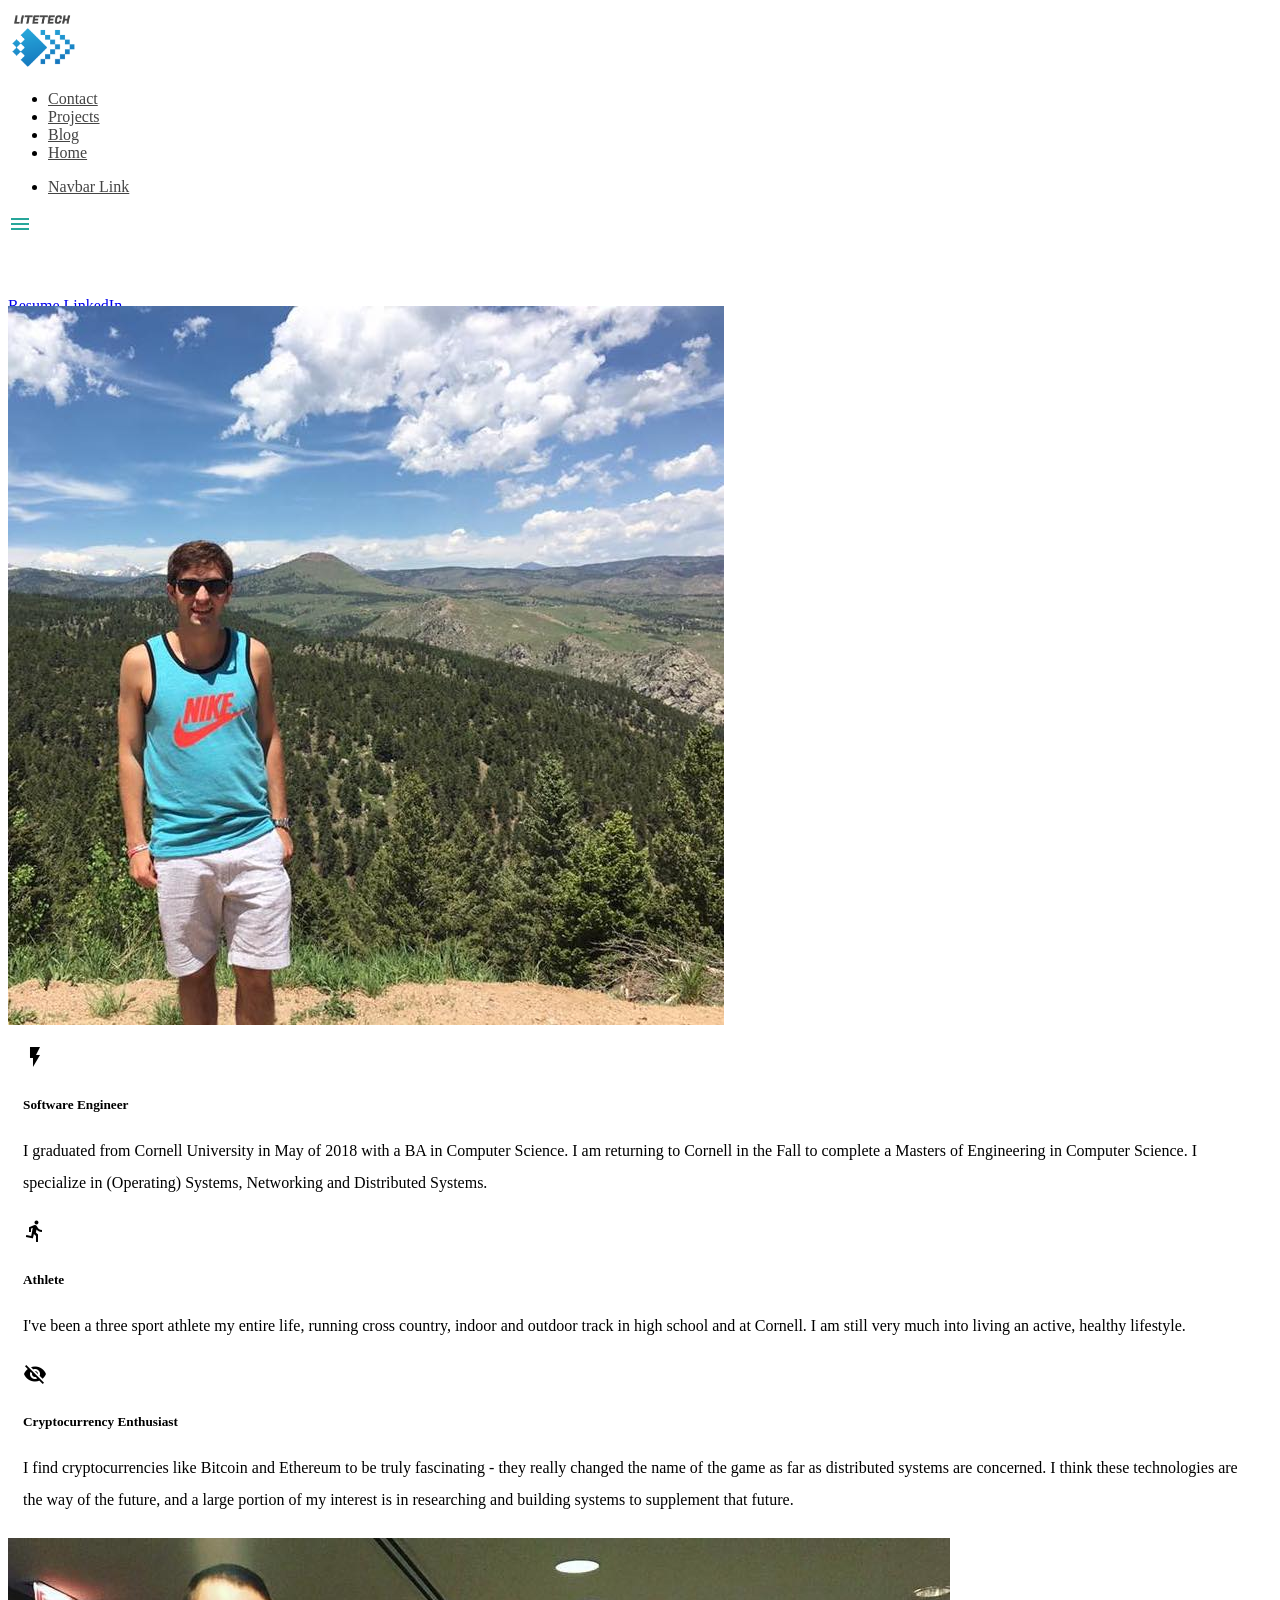
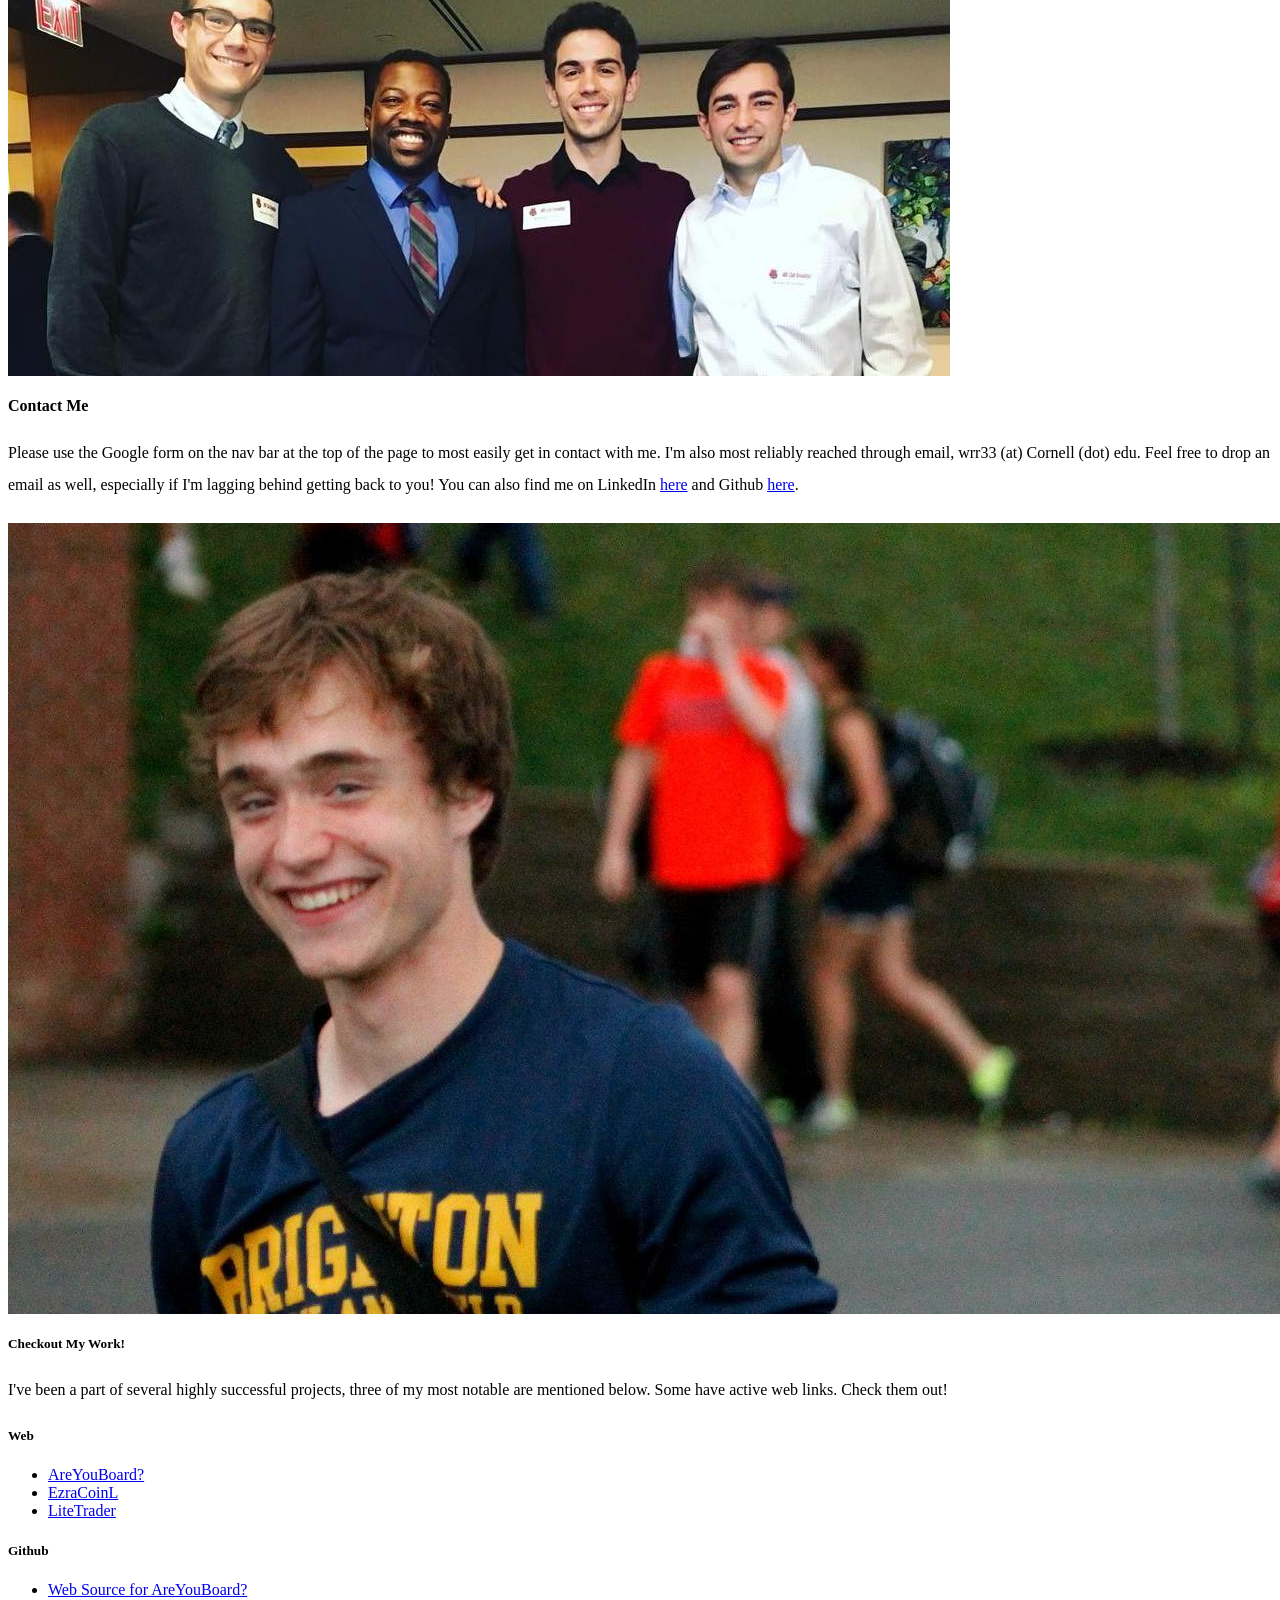
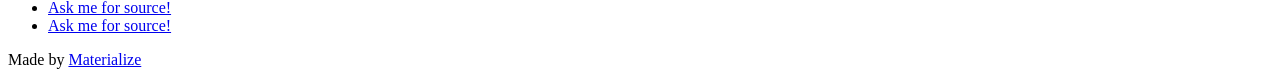
==== index.html @ 15055c22 "fixes names, adds favicon" ====
<!DOCTYPE html>
<html lang="en">
<head>
  <meta http-equiv="Content-Type" content="text/html; charset=UTF-8"/>
  <meta name="viewport" content="width=device-width, initial-scale=1"/>
  <link rel="icon" href="images/LiteTech.png">
  <title>Will Ronchetti</title>

  <!-- CSS  -->
  <link href="https://fonts.googleapis.com/icon?family=Material+Icons" rel="stylesheet">
  <link href="css/materialize.css" type="text/css" rel="stylesheet" media="screen,projection"/>
  <link href="css/style.css" type="text/css" rel="stylesheet" media="screen,projection"/>
</head>
<body>
  <nav class="white" role="navigation">
    <div class="nav-wrapper container">
      <img id="logo-container" src="images/LiteTech.png" class="brand-logo" style="width:70px"></img>
      <ul class="right hide-on-med-and-down">
        <li><a href="https://docs.google.com/forms/d/e/1FAIpQLSeETe8kEPutE47sC7eB-3hOJnUHouyw2TD79b-WupXAZlv7xw/viewform?usp=sf_link">Contact</a></li>
        <li><a href="projects.html">Projects</a></li>
        <li><a href="blog.html">Blog</a></li>
        <li><a href="index.html">Home</a></li>
      </ul>

      <ul id="nav-mobile" class="sidenav">
        <li><a href="#">Navbar Link</a></li>
      </ul>
      <a href="#" data-target="nav-mobile" class="sidenav-trigger"><i class="material-icons">menu</i></a>
    </div>
  </nav>

  <div id="index-banner" class="parallax-container">
    <div class="section no-pad-bot">
      <div class="container">
        <br><br>
        <h1 class="header center white-text text-lighten-2">William Ronchetti</h1>
        <div class="row center">
          <h5 class="header col s12 light">Software Engineer. Athlete. Cryptocurrency Enthusiast.</h5>
        </div>
        <div class="row center">
          <a href="images/Ronchetti_William.pdf" id="download-button" class="btn-large waves-effect waves-light teal lighten-1">Resume</a>
          <a href="https://www.linkedin.com/in/william-ronchetti-569839121/" id="download-button" class="btn-large waves-effect waves-light teal lighten-1">LinkedIn</a>
        </div>
        <br><br>

      </div>
    </div>
    <div class="parallax"><img src="images/background1.jpg" alt="Unsplashed background img 1"></div>
  </div>


  <div class="container">
    <div class="section">

      <!--   Icon Section   -->
      <div class="row">
        <div class="col s12 m4">
          <div class="icon-block">
            <h2 class="center brown-text"><i class="material-icons">flash_on</i></h2>
            <h5 class="center">Software Engineer</h5>

            <p class="light">I graduated from Cornell University in May of 2018 with a BA in Computer Science. I am returning to Cornell in the Fall to complete a Masters of Engineering in Computer Science. I specialize in (Operating) Systems, Networking and Distributed Systems.</p>
          </div>
        </div>

        <div class="col s12 m4">
          <div class="icon-block">
            <h2 class="center brown-text"><i class="material-icons">directions_run</i></h2>
            <h5 class="center">Athlete</h5>

            <p class="light">I've been a three sport athlete my entire life, running cross country, indoor and outdoor track in high school and at Cornell. I am still very much into living an active, healthy lifestyle.</p>
          </div>
        </div>

        <div class="col s12 m4">
          <div class="icon-block">
            <h2 class="center brown-text"><i class="material-icons">visibility_off</i></h2>
            <h5 class="center">Cryptocurrency Enthusiast</h5>

            <p class="light">I find cryptocurrencies like Bitcoin and Ethereum to be truly fascinating - they really changed the name of the game as far as distributed systems are concerned. I think these technologies are the way of the future, and a large portion of my interest is in researching and building systems to supplement that future.</p>
          </div>
        </div>
      </div>

    </div>
  </div>


  <div class="parallax-container valign-wrapper">
    <div class="section no-pad-bot">
      <div class="container">
        <div class="row center">
          <h5 class="header col s12 light"></h5>
        </div>
      </div>
    </div>
    <div class="parallax"><img src="images/background2.jpg" alt="Unsplashed background img 2"></div>
  </div>

  <div class="container">
    <div class="section">

      <div class="row">
        <div class="col s12 center">
          <h3><i class="mdi-content-send brown-text"></i></h3>
          <h4>Contact Me</h4>
          <p class="left-align light">Please use the Google form on the nav bar at the top of the page to most easily get in contact with me. I'm also most reliably reached through email, wrr33 (at) Cornell (dot) edu. Feel free to drop an email as well, especially if I'm lagging behind getting back to you! You can also find me on LinkedIn <a href="https://www.linkedin.com/in/william-ronchetti-569839121/">here</a> and Github <a href="https://github.com/willronchetti">here</a>.</p>
        </div>
      </div>

    </div>
  </div>


  <div class="parallax-container valign-wrapper">
    <div class="section no-pad-bot">
      <div class="container">
        <div class="row center">
          <h5 class="header col s12 light"></h5>
        </div>
      </div>
    </div>
    <div class="parallax"><img src="images/background3.jpg" alt="Unsplashed background img 3"></div>
  </div>

  <footer class="page-footer teal">
    <div class="container">
      <div class="row">
        <div class="col l6 s12">
          <h5 class="white-text">Checkout My Work!</h5>
          <p class="grey-text text-lighten-4">I've been a part of several highly successful projects, three of my most notable are mentioned below.
          Some have active web links. Check them out!</p>


        </div>
        <div class="col l3 s12">
          <h5 class="white-text">Web</h5>
          <ul>
            <li><a class="white-text" href="http://www.areyouboard.info">AreYouBoard?</a></li>
            <li><a class="white-text" href="#!">EzraCoinL</a></li>
            <li><a class="white-text" href="#!">LiteTrader</a></li>
          </ul>
        </div>
        <div class="col l3 s12">
          <h5 class="white-text">Github</h5>
          <ul>
            <li><a class="white-text" href="https://github.com/willronchetti/areyouboard">Web Source for AreYouBoard?</a></li>
            <li><a class="white-text" href="#!">Ask me for source!</a></li>
            <li><a class="white-text" href="#!">Ask me for source!</a></li>
          </ul>
        </div>
      </div>
    </div>
    <div class="footer-copyright">
      <div class="container">
      Made by <a class="brown-text text-lighten-3" href="http://materializecss.com">Materialize</a>
      </div>
    </div>
  </footer>


  <!--  Scripts-->
  <script src="https://code.jquery.com/jquery-2.1.1.min.js"></script>
  <script src="js/materialize.js"></script>
  <script src="js/init.js"></script>

  </body>
</html>
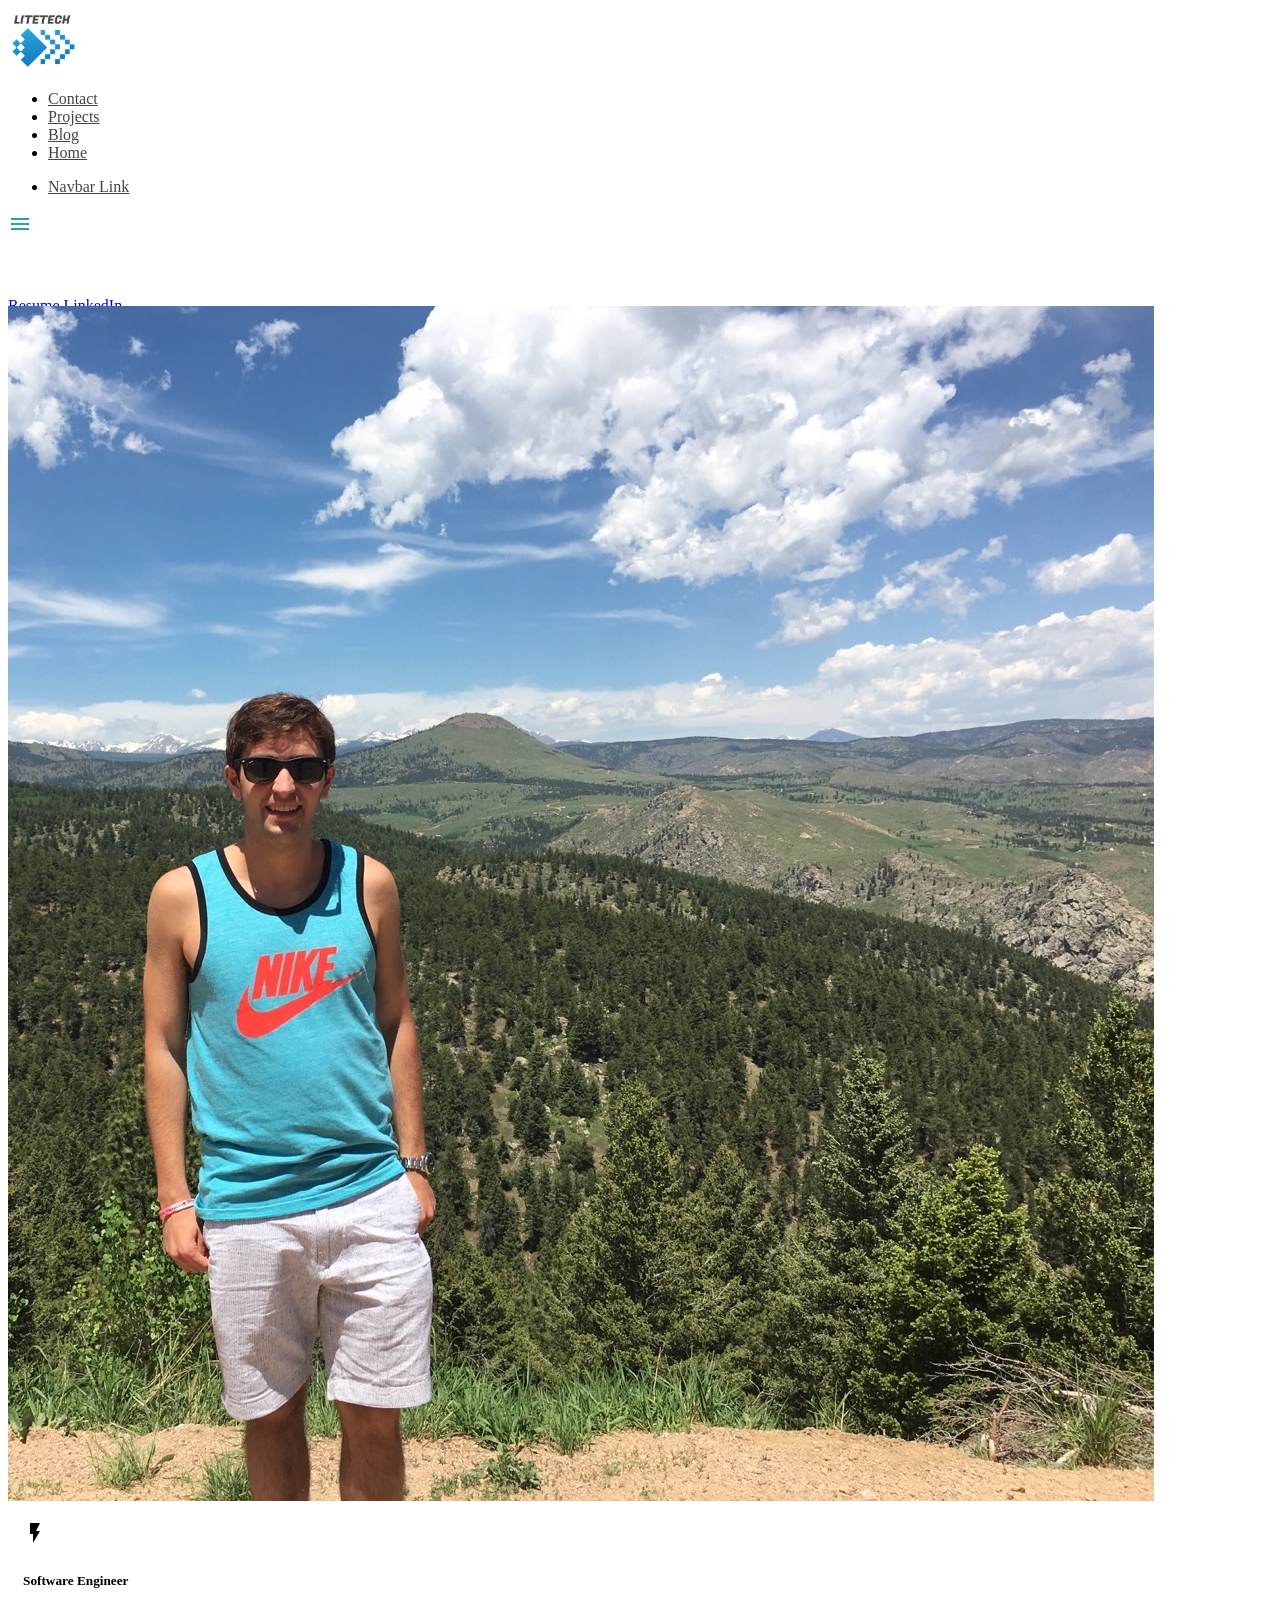
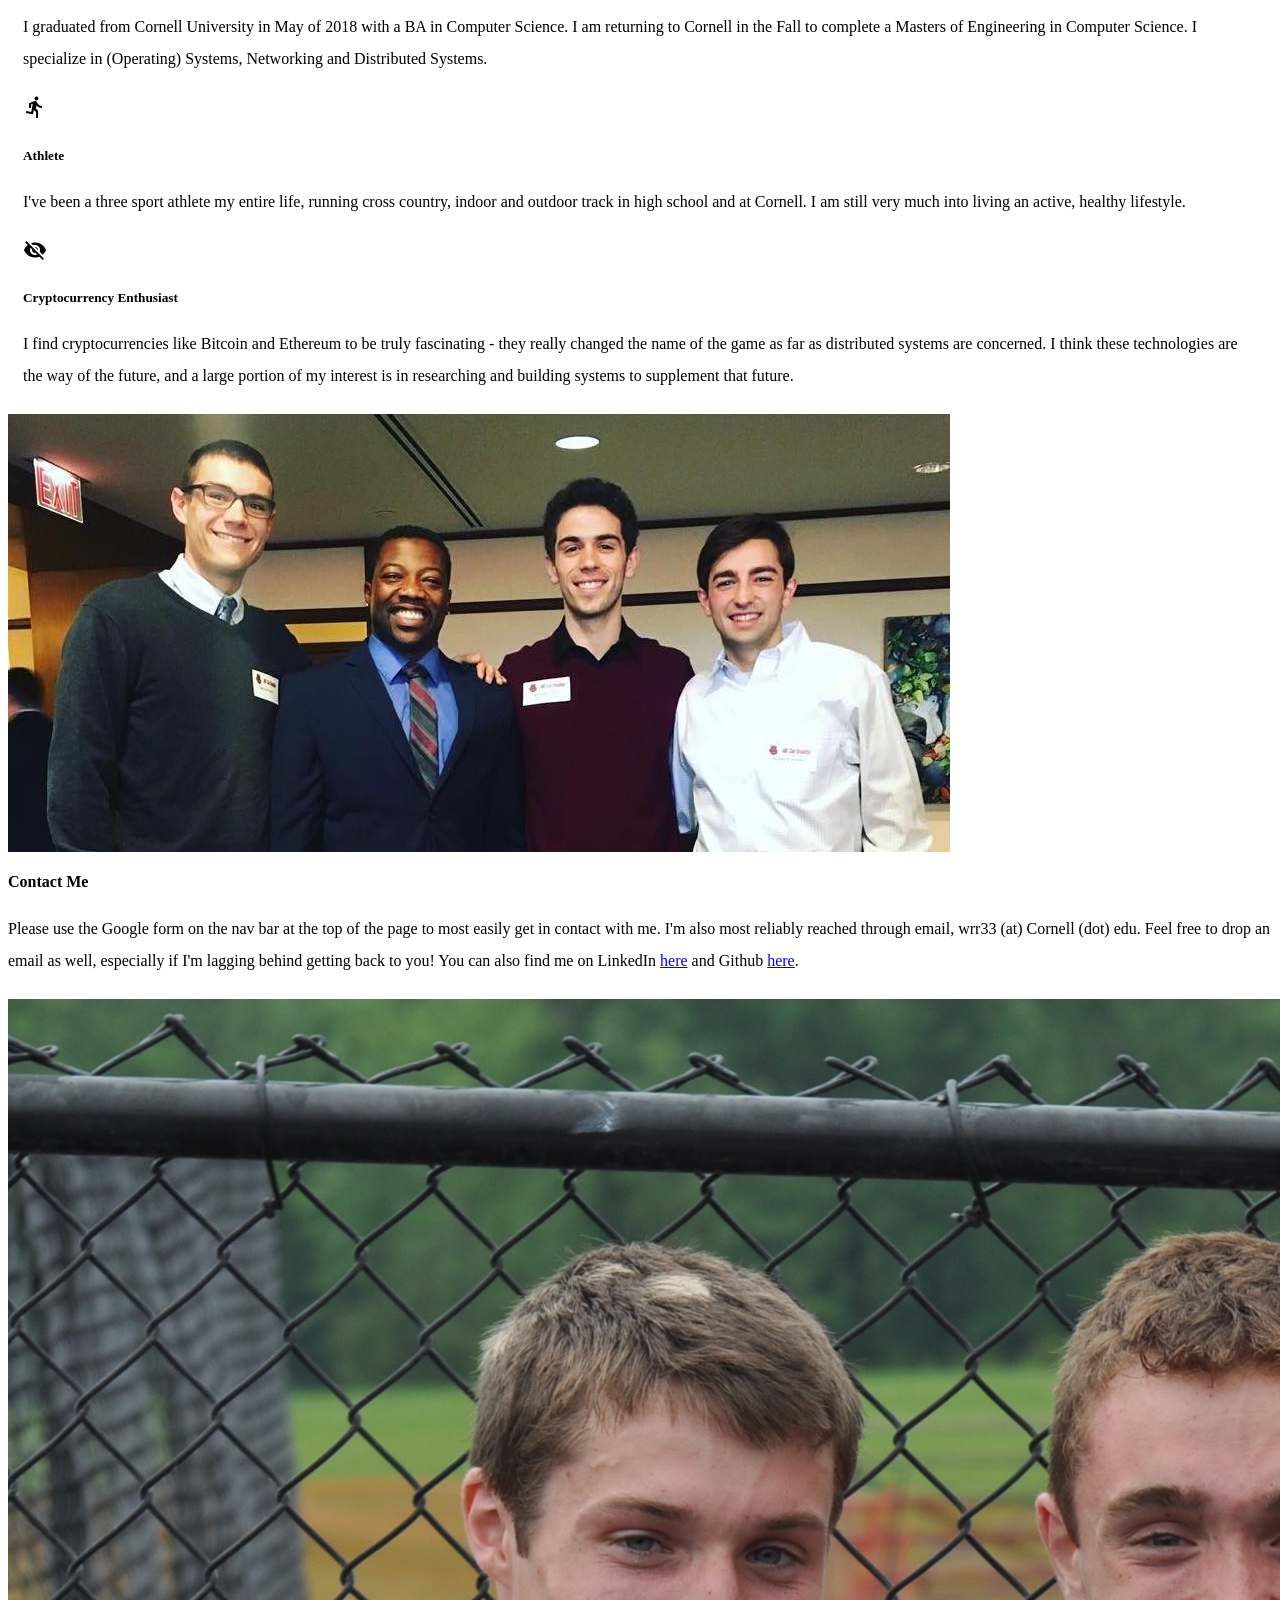
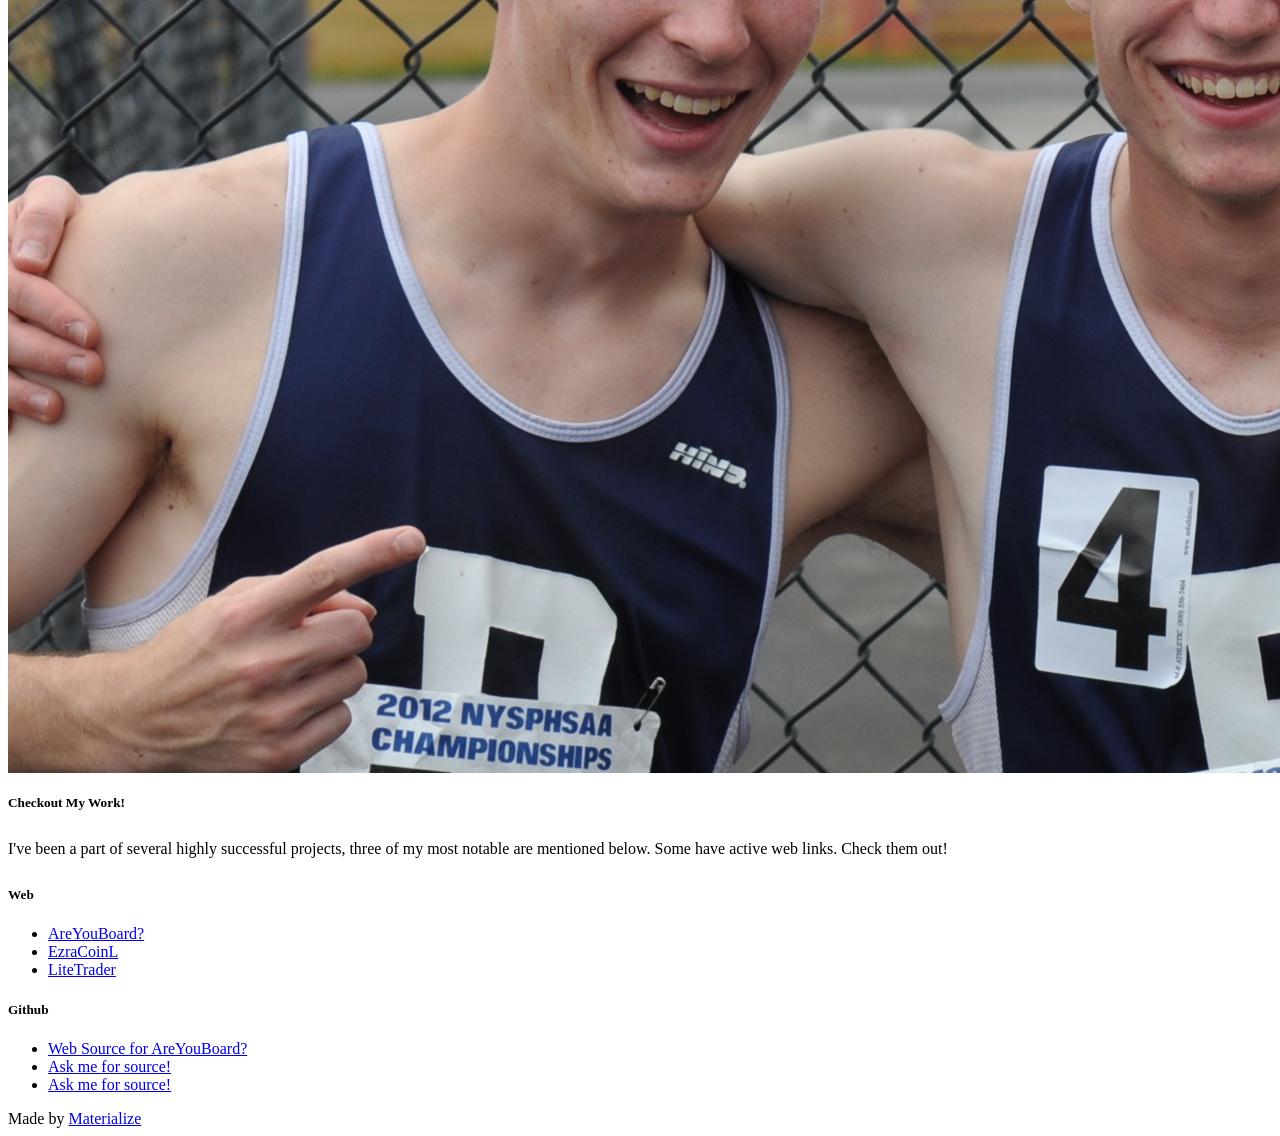
==== commit f76d4035: "adding google search html tag" ====
--- a/index.html
+++ b/index.html
@@ -3,6 +3,7 @@
 <head>
   <meta http-equiv="Content-Type" content="text/html; charset=UTF-8"/>
   <meta name="viewport" content="width=device-width, initial-scale=1"/>
+  <meta name="google-site-verification" content="fsqjfqJuJ-EmX72QLYhUGze-leS01aYSm423zP2tuAg" />
   <link rel="icon" href="images/LiteTech.png">
   <title>Will Ronchetti</title>
 
@@ -16,7 +17,7 @@
     <div class="nav-wrapper container">
       <img id="logo-container" src="images/LiteTech.png" class="brand-logo" style="width:70px"></img>
       <ul class="right hide-on-med-and-down">
-        <li><a href="https://docs.google.com/forms/d/e/1FAIpQLSeETe8kEPutE47sC7eB-3hOJnUHouyw2TD79b-WupXAZlv7xw/viewform?usp=sf_link">Contact</a></li>
+        <li><a href="https://docs.google.com/forms/d/e/1FAIpQLSeETe8kEPutE47sC7eB-3hOJnUHouyw2TD79b-WupXAZlv7xw/viewform?usp=sf_link" target="_blank">Contact</a></li>
         <li><a href="projects.html">Projects</a></li>
         <li><a href="blog.html">Blog</a></li>
         <li><a href="index.html">Home</a></li>
@@ -38,8 +39,8 @@
           <h5 class="header col s12 light">Software Engineer. Athlete. Cryptocurrency Enthusiast.</h5>
         </div>
         <div class="row center">
-          <a href="images/Ronchetti_William.pdf" id="download-button" class="btn-large waves-effect waves-light teal lighten-1">Resume</a>
-          <a href="https://www.linkedin.com/in/william-ronchetti-569839121/" id="download-button" class="btn-large waves-effect waves-light teal lighten-1">LinkedIn</a>
+          <a href="images/Ronchetti_William.pdf" target="_blank" id="download-button" class="btn-large waves-effect waves-light teal lighten-1">Resume</a>
+          <a href="https://www.linkedin.com/in/william-ronchetti-569839121/" target="_blank" id="download-button" class="btn-large waves-effect waves-light teal lighten-1">LinkedIn</a>
         </div>
         <br><br>
 
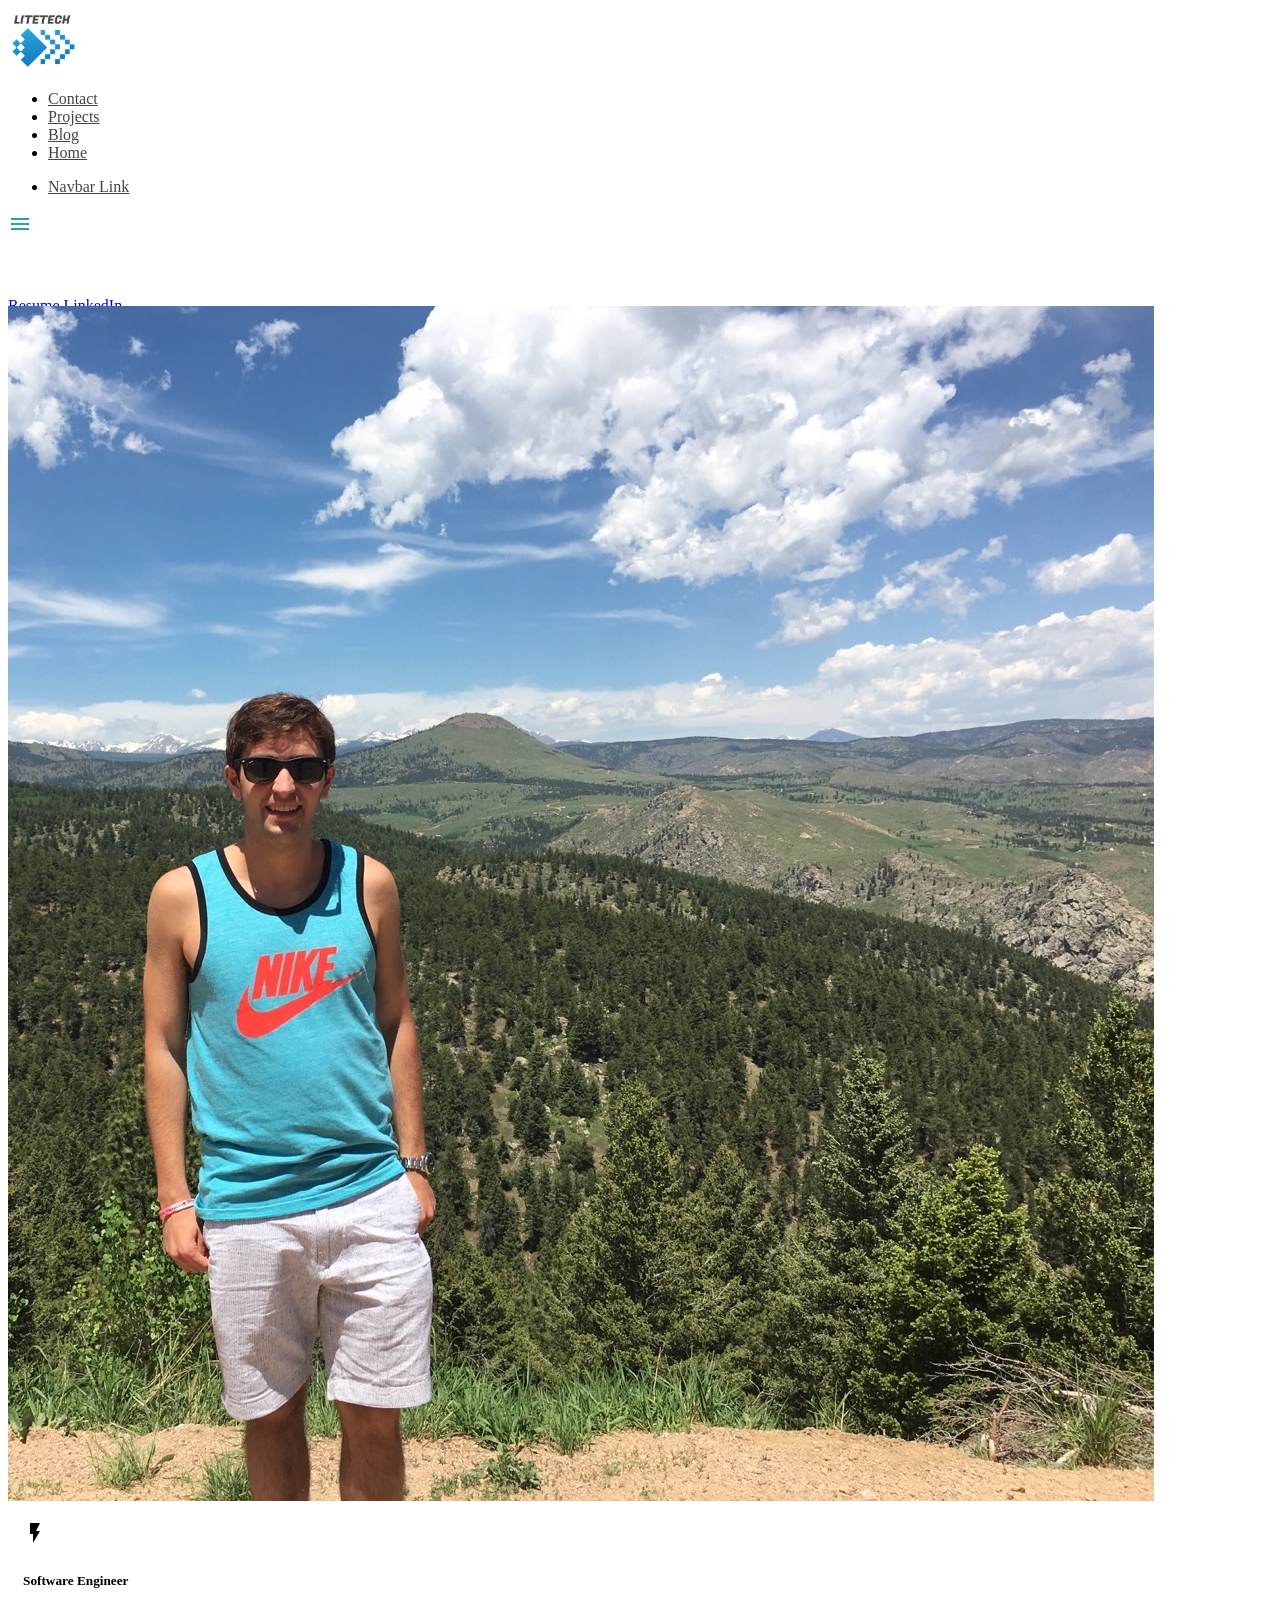
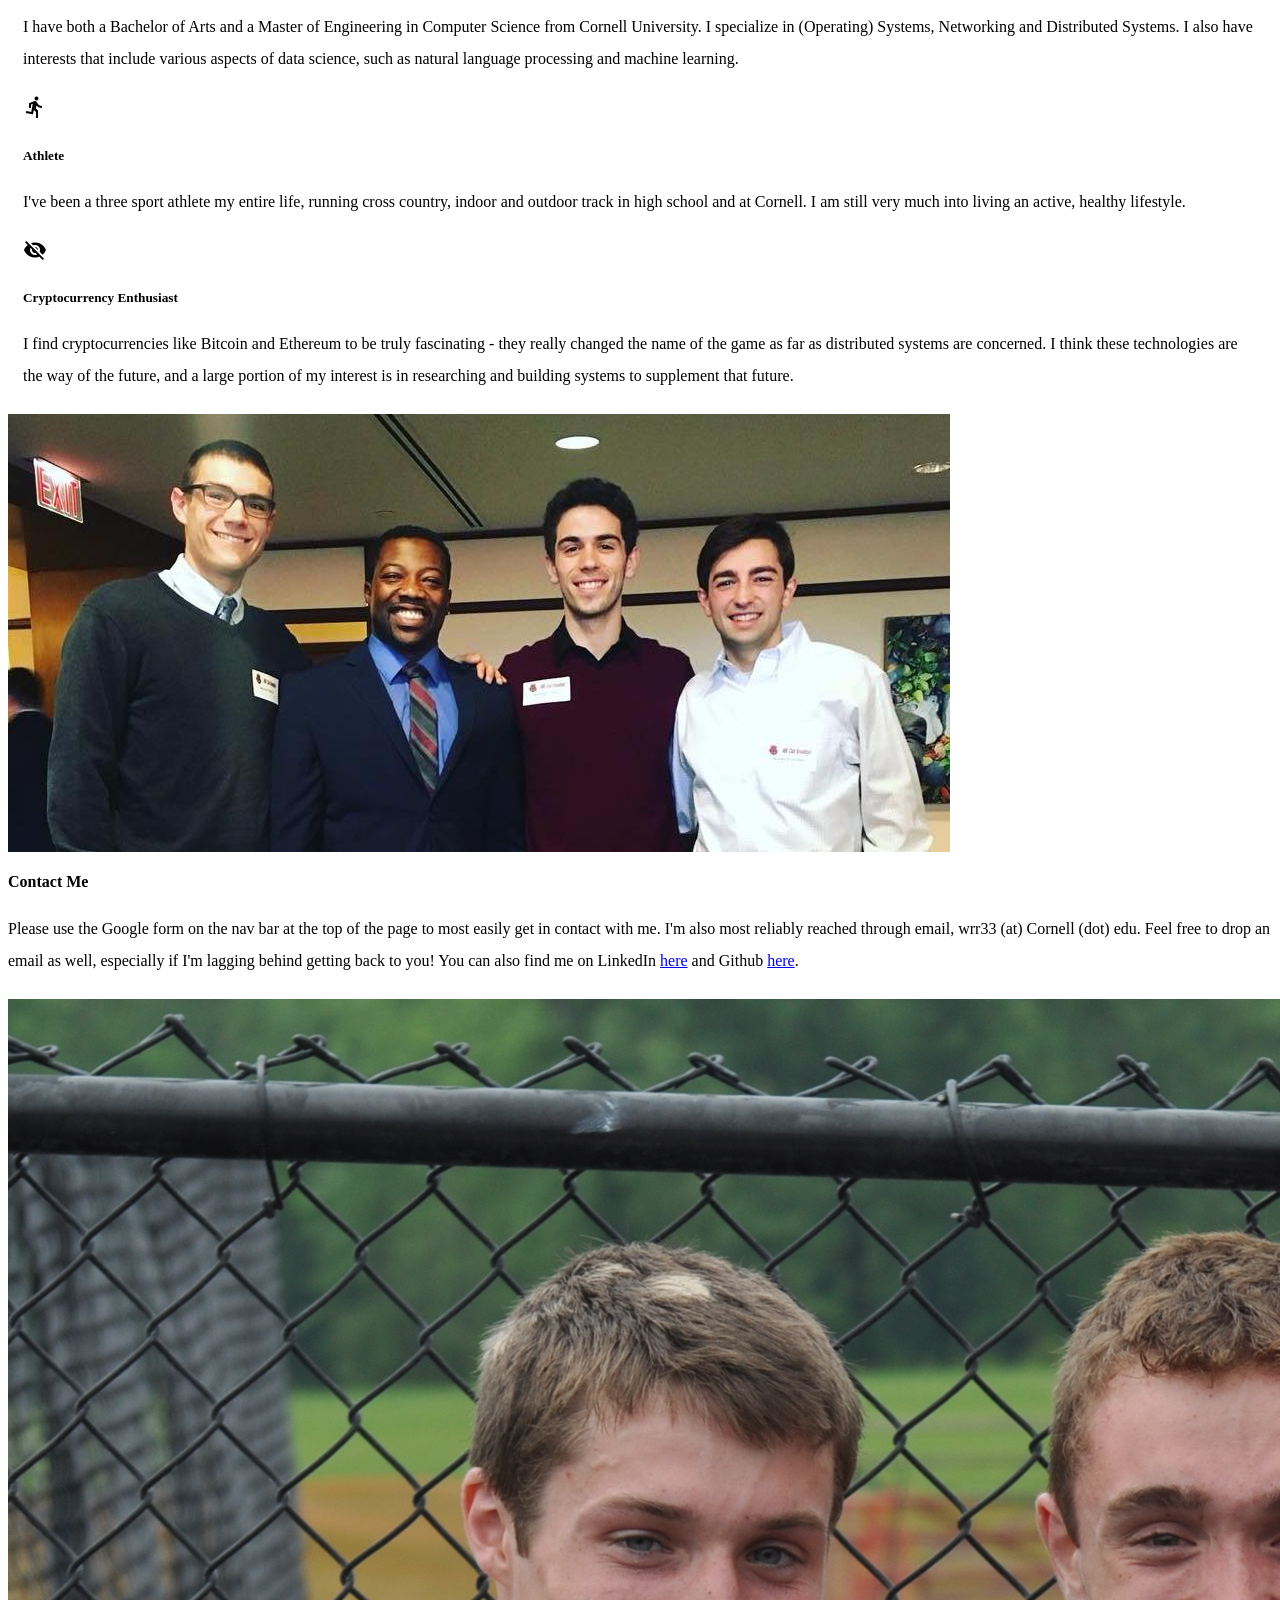
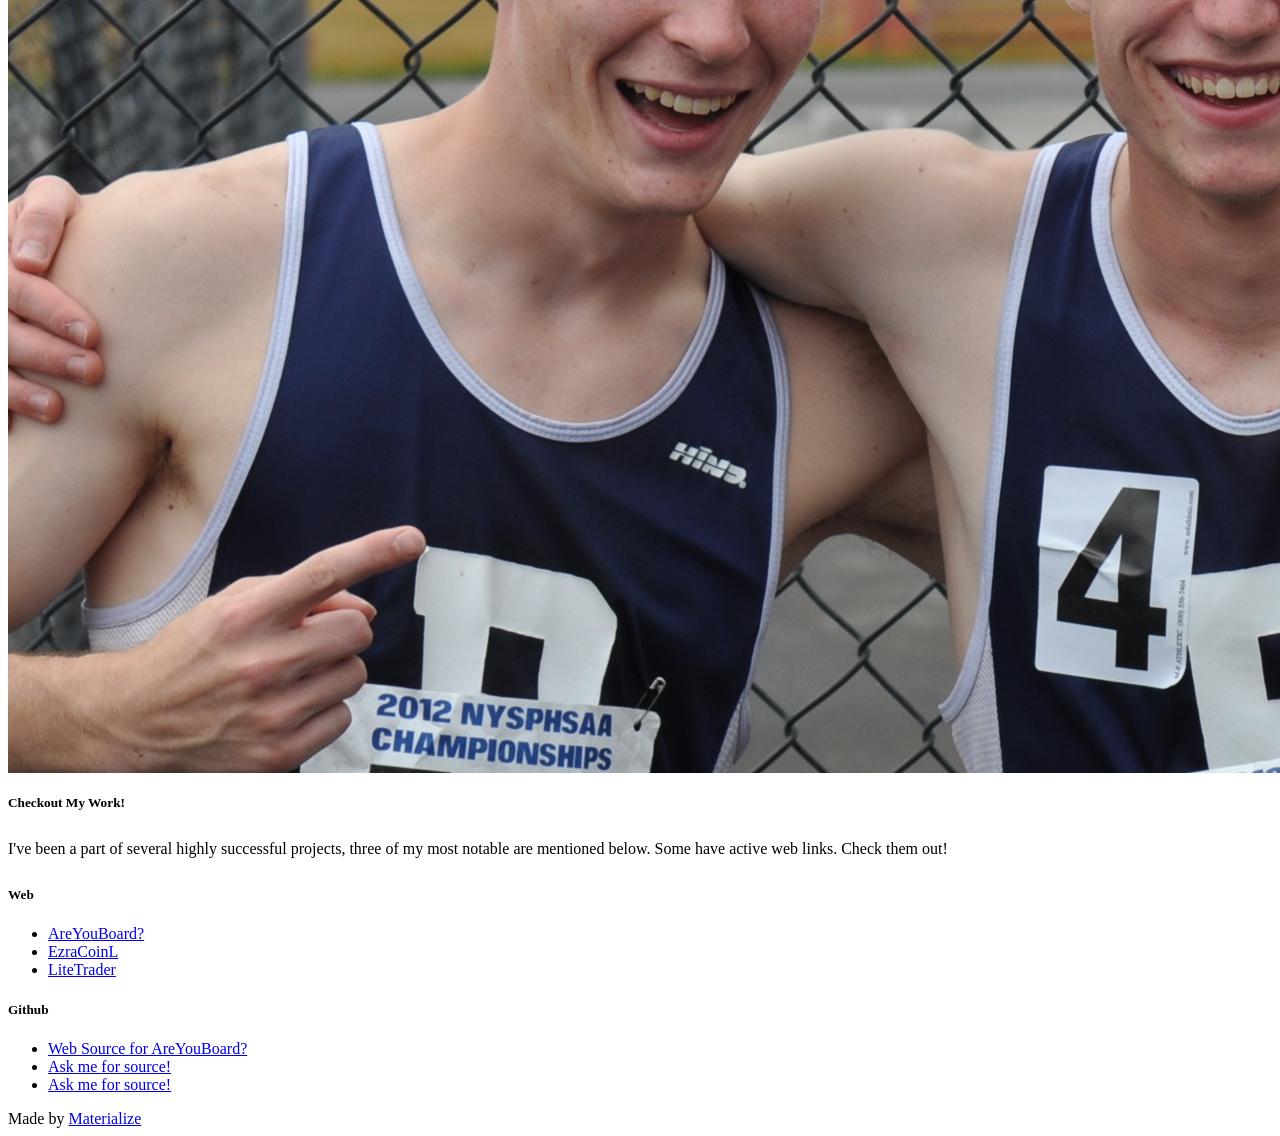
==== commit 4efcb899: "first pass at updating" ====
--- a/index.html
+++ b/index.html
@@ -60,7 +60,7 @@
             <h2 class="center brown-text"><i class="material-icons">flash_on</i></h2>
             <h5 class="center">Software Engineer</h5>
 
-            <p class="light">I graduated from Cornell University in May of 2018 with a BA in Computer Science. I am returning to Cornell in the Fall to complete a Masters of Engineering in Computer Science. I specialize in (Operating) Systems, Networking and Distributed Systems.</p>
+            <p class="light">I have both a Bachelor of Arts and a Master of Engineering in Computer Science from Cornell University. I specialize in (Operating) Systems, Networking and Distributed Systems. I also have interests that include various aspects of data science, such as natural language processing and machine learning.</p>
           </div>
         </div>
 
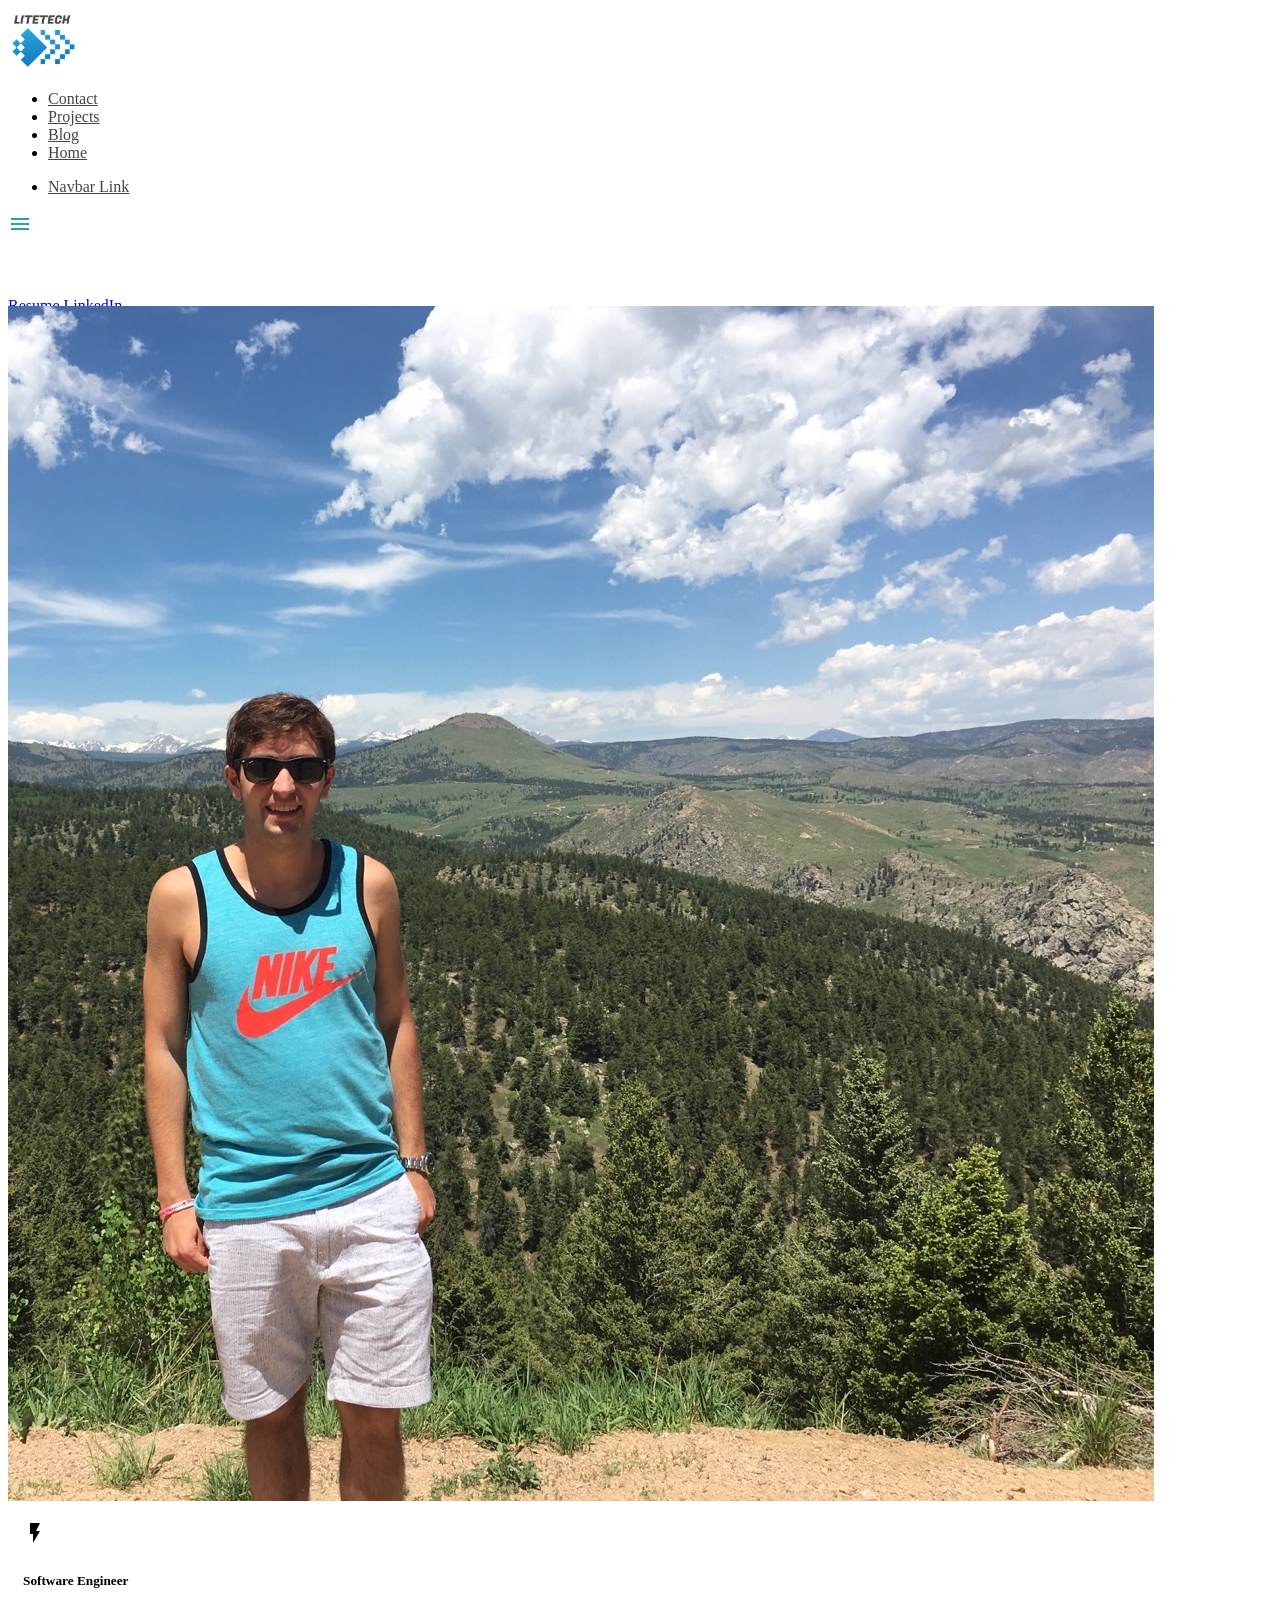
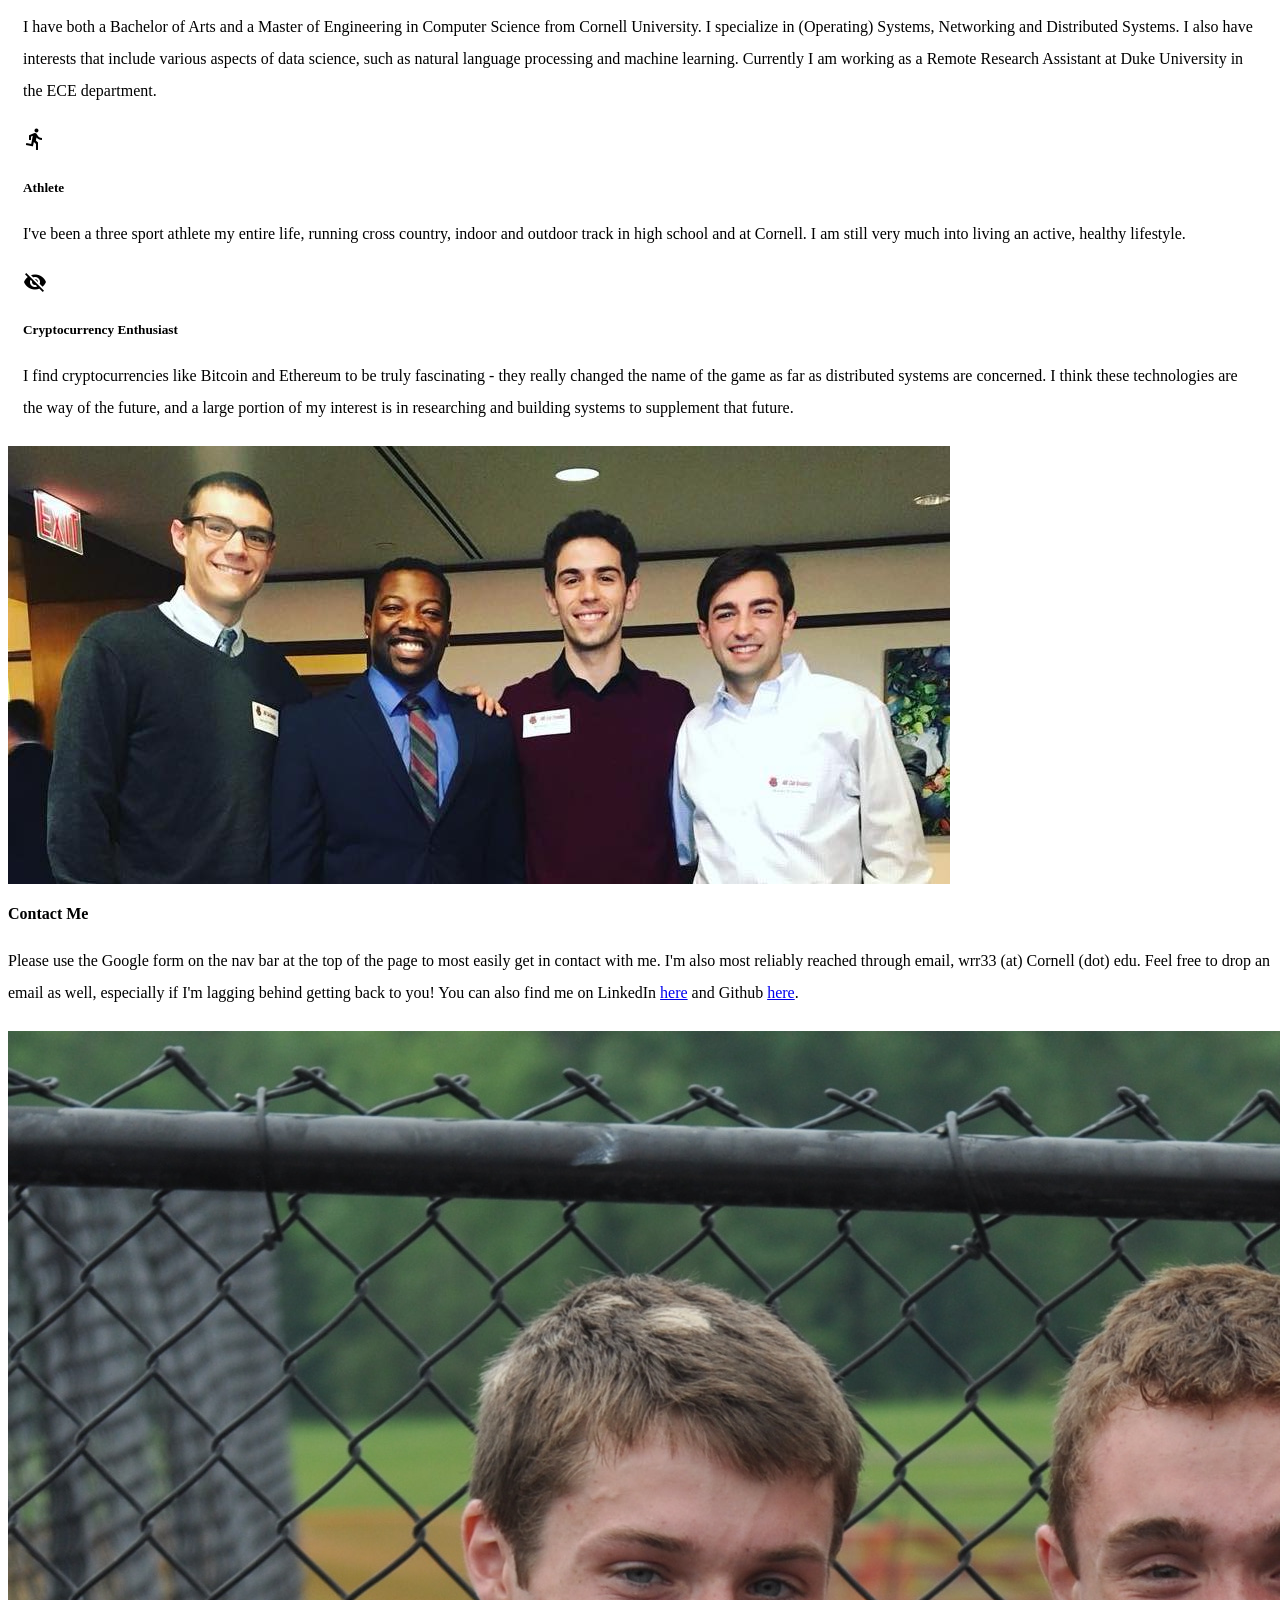
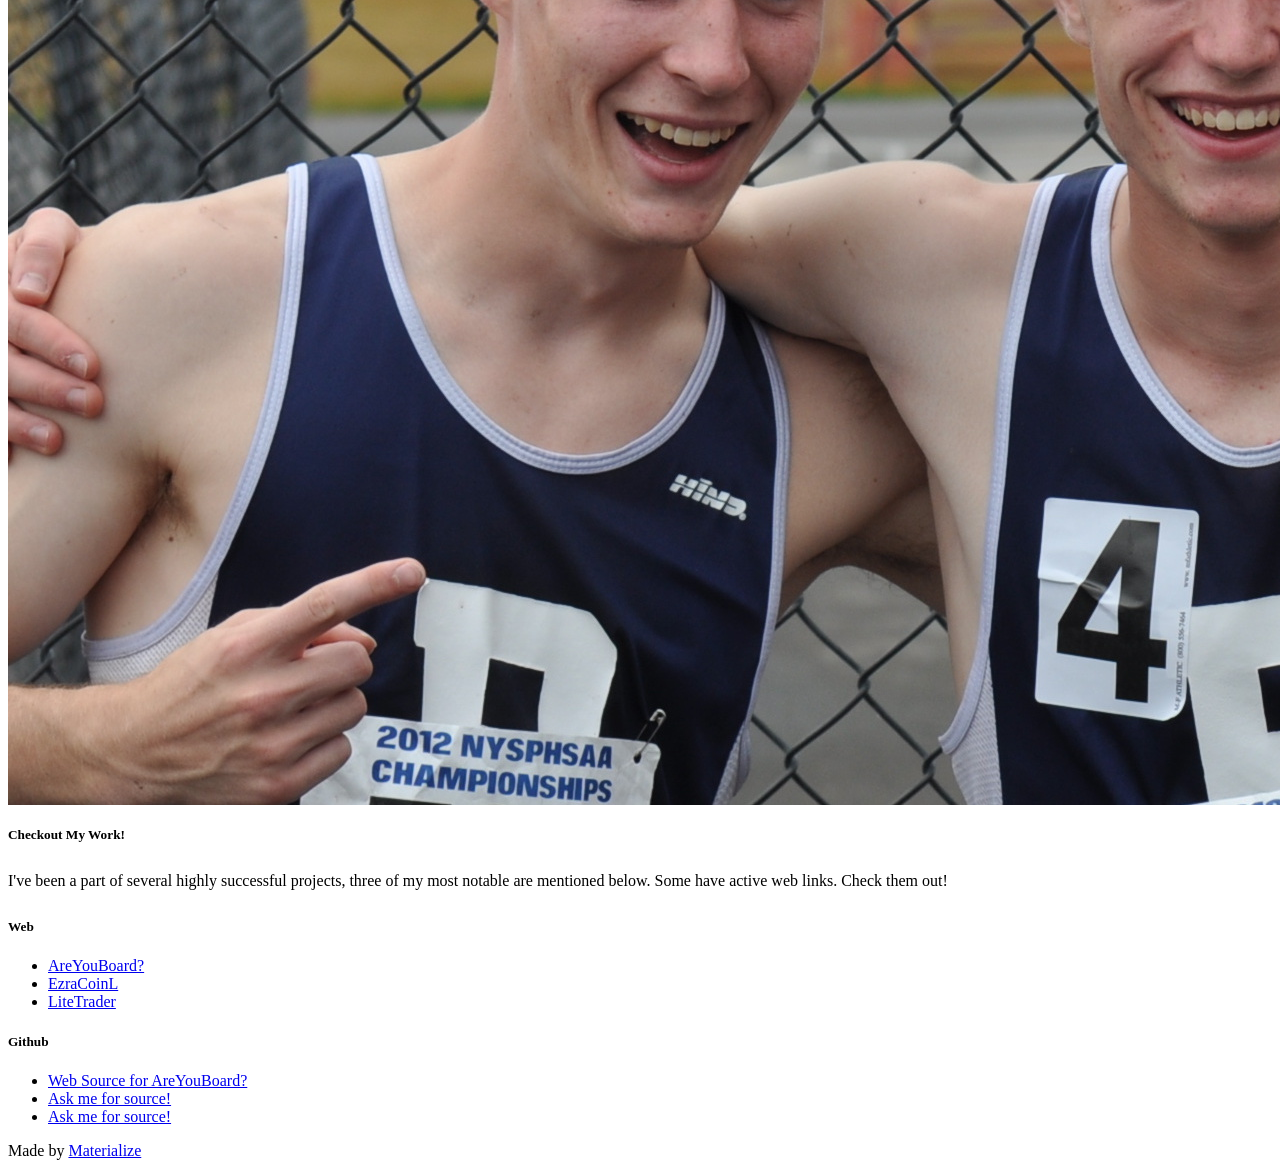
==== commit e79181c4: "adding note about new job" ====
--- a/index.html
+++ b/index.html
@@ -60,7 +60,7 @@
             <h2 class="center brown-text"><i class="material-icons">flash_on</i></h2>
             <h5 class="center">Software Engineer</h5>
 
-            <p class="light">I have both a Bachelor of Arts and a Master of Engineering in Computer Science from Cornell University. I specialize in (Operating) Systems, Networking and Distributed Systems. I also have interests that include various aspects of data science, such as natural language processing and machine learning.</p>
+            <p class="light">I have both a Bachelor of Arts and a Master of Engineering in Computer Science from Cornell University. I specialize in (Operating) Systems, Networking and Distributed Systems. I also have interests that include various aspects of data science, such as natural language processing and machine learning. Currently I am working as a Remote Research Assistant at Duke University in the ECE department.</p>
           </div>
         </div>
 
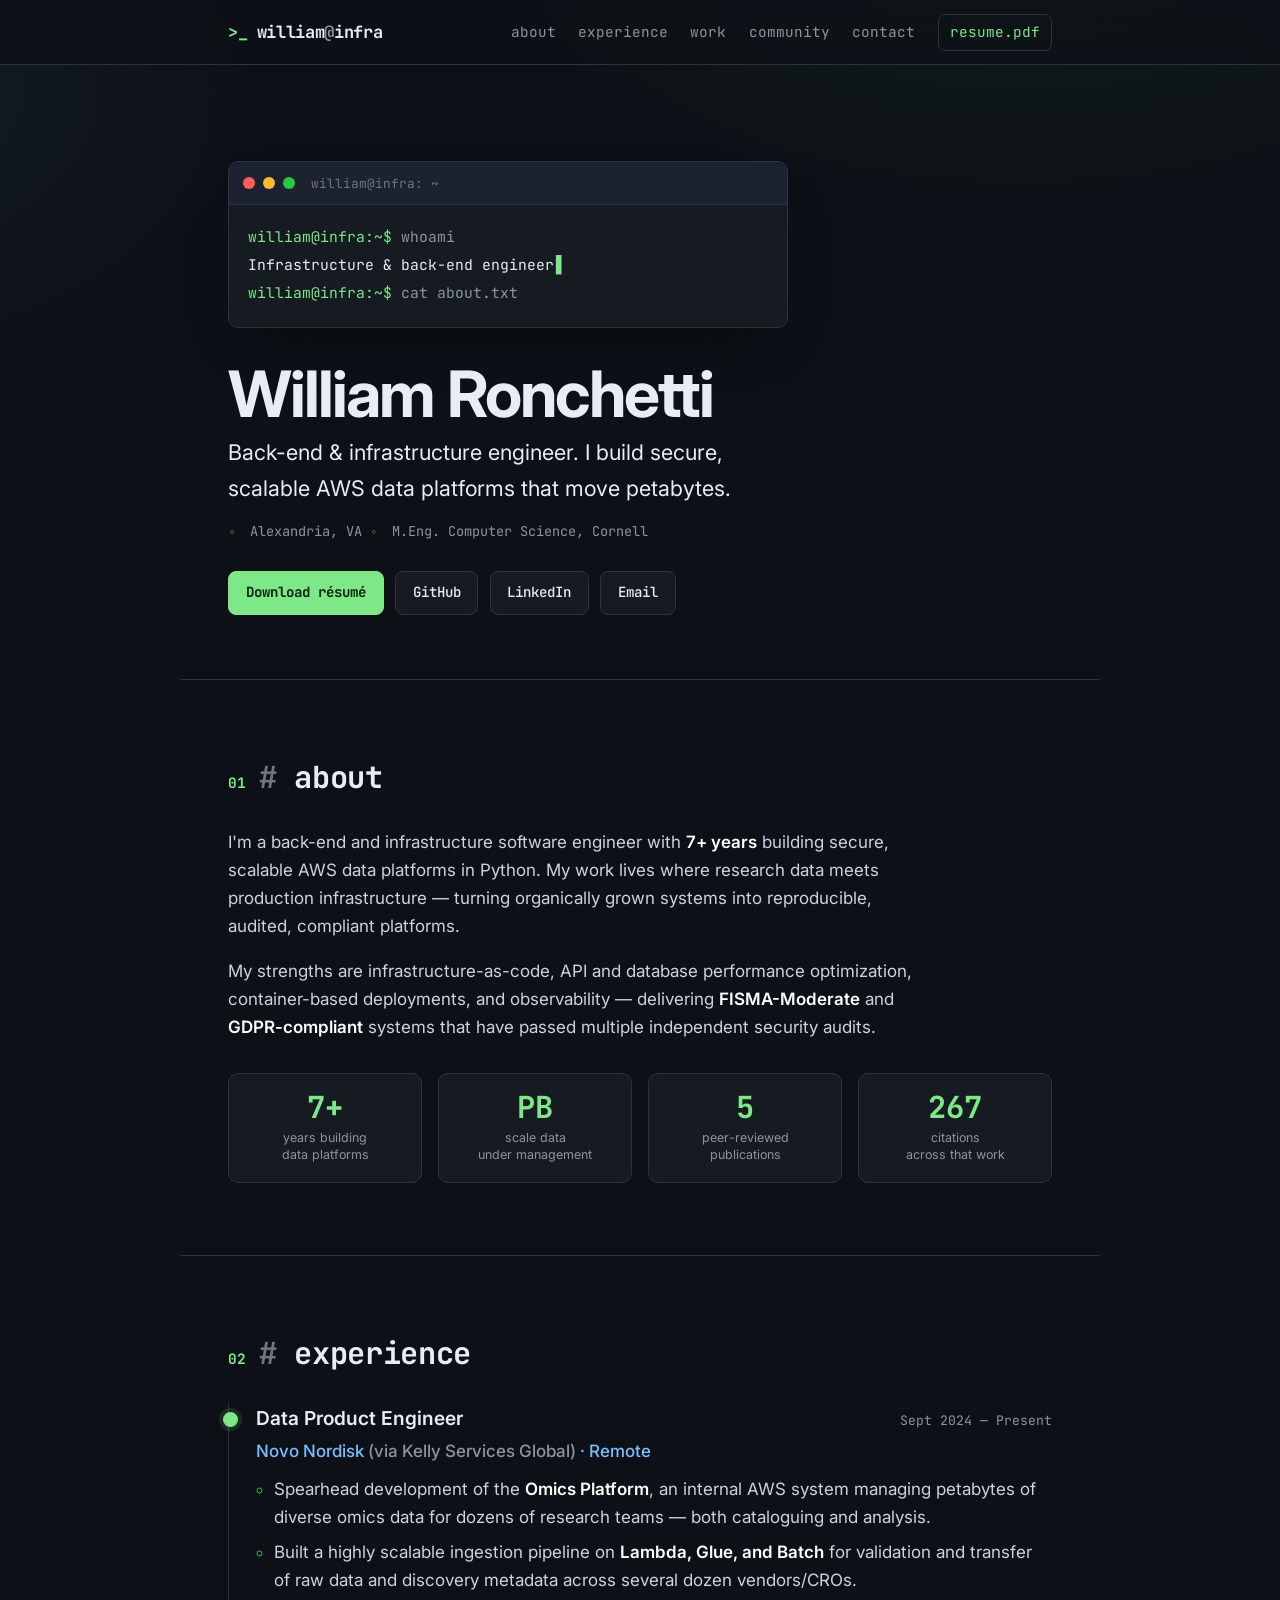
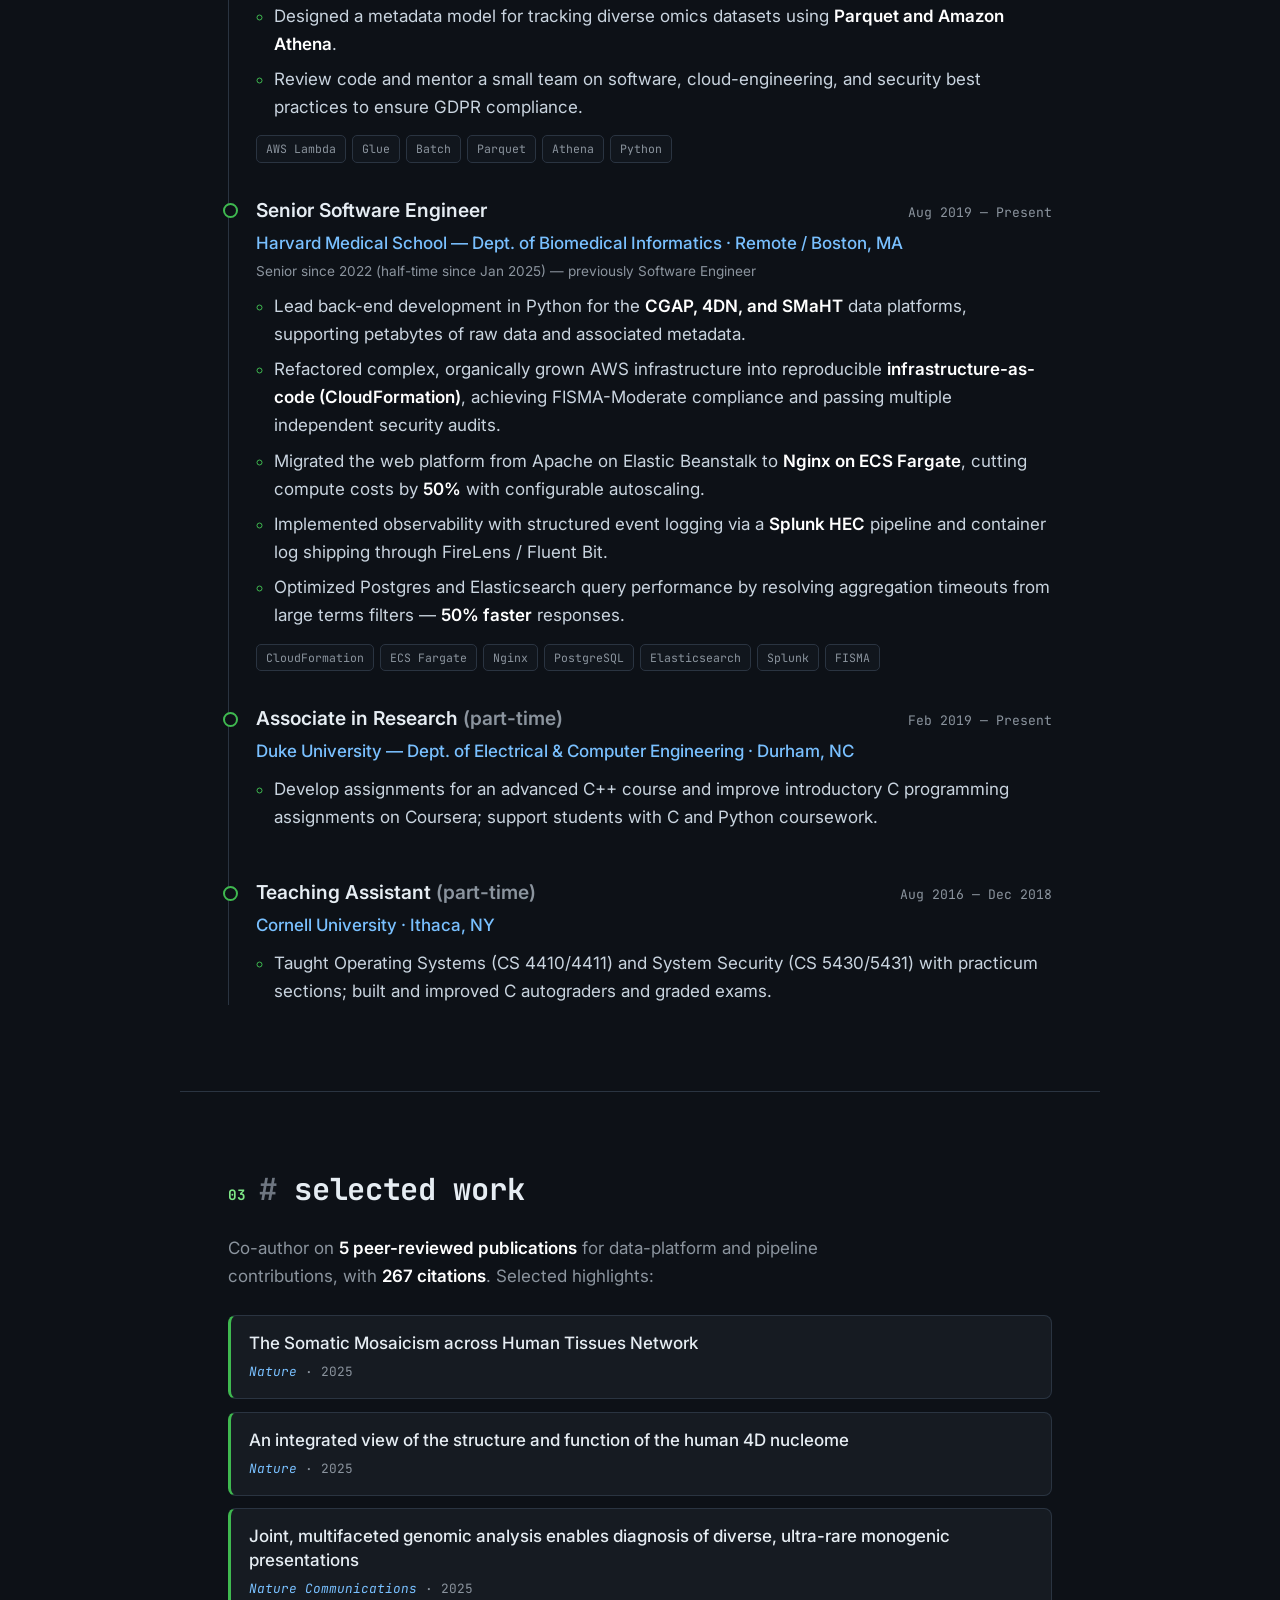
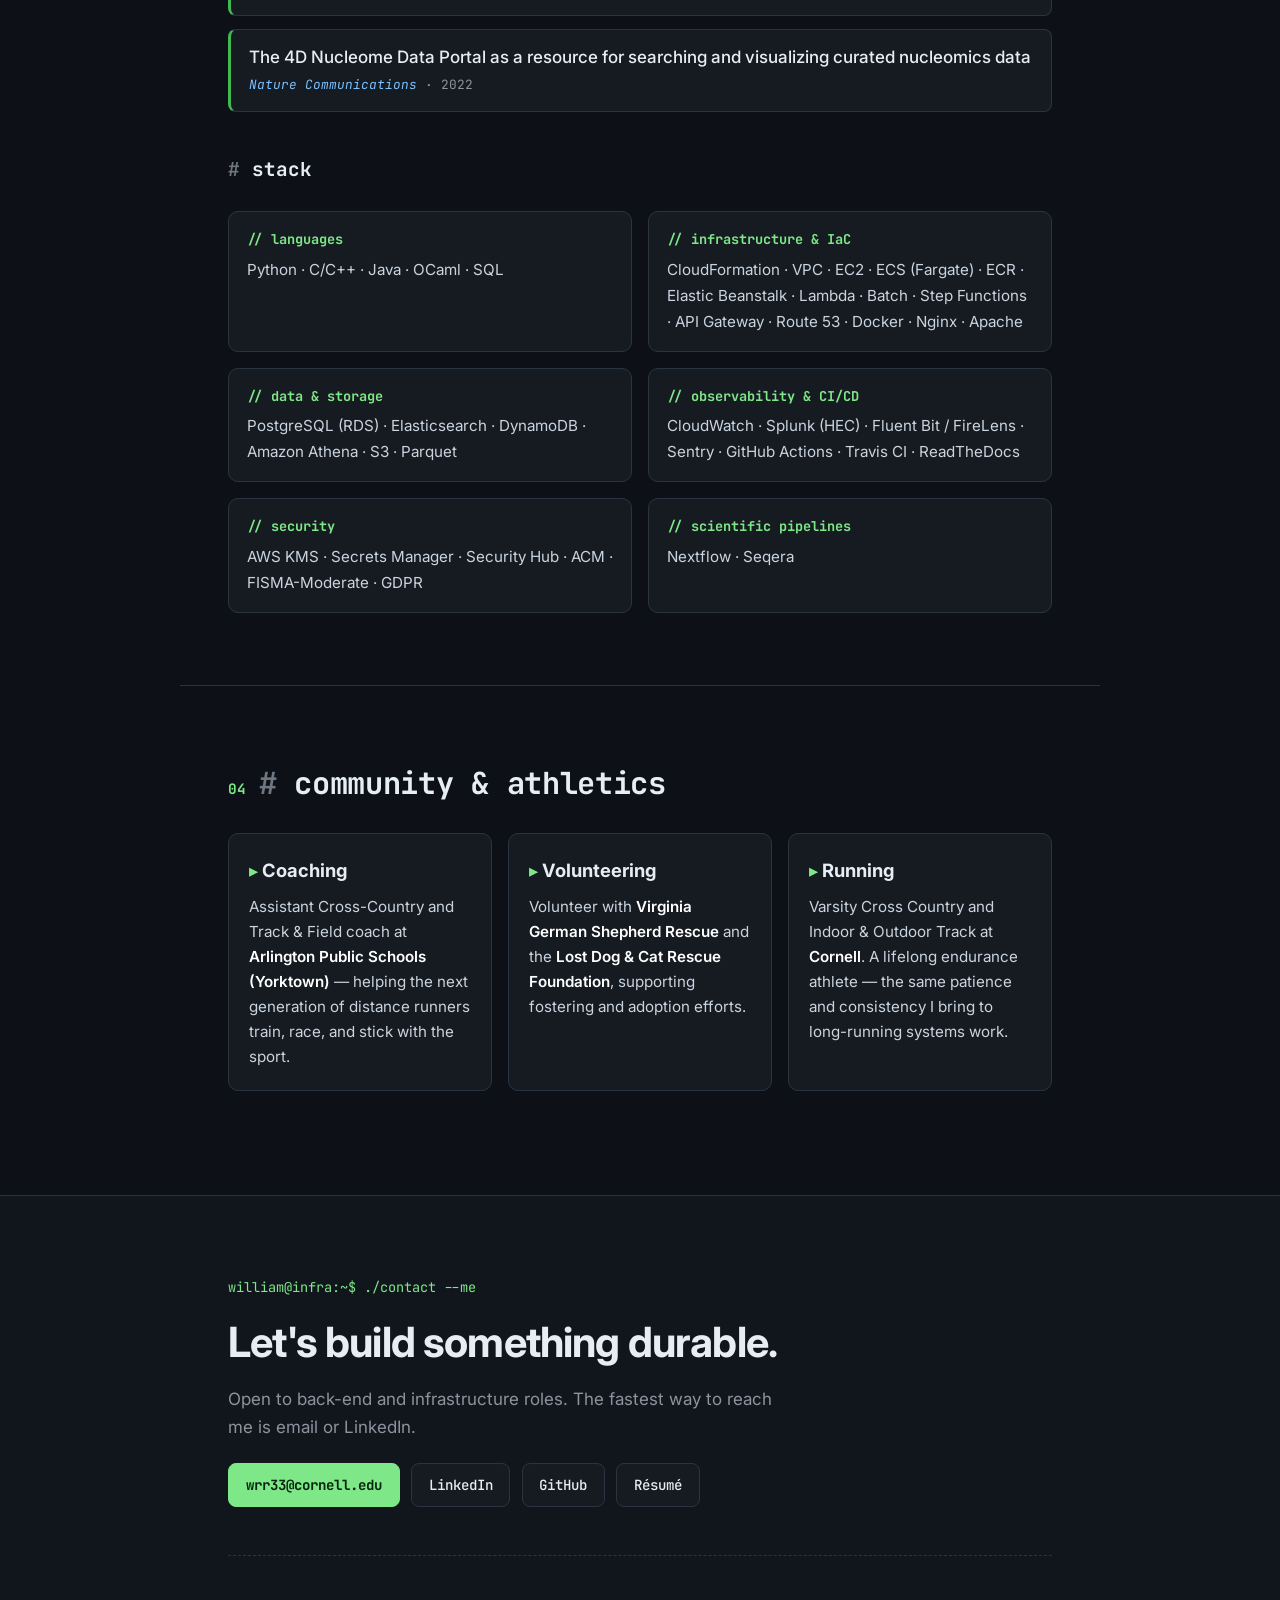
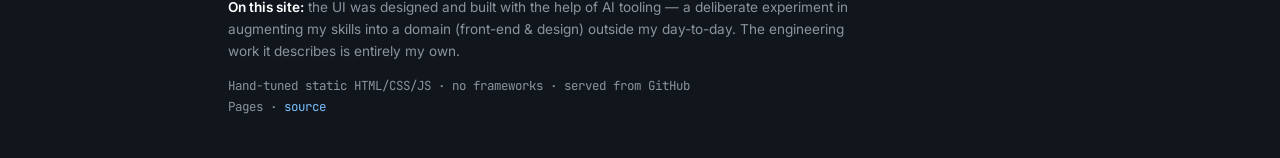
==== commit 4e127178: "redo" ====
--- a/index.html
+++ b/index.html
@@ -1,169 +1,304 @@
 <!DOCTYPE html>
 <html lang="en">
 <head>
-  <meta http-equiv="Content-Type" content="text/html; charset=UTF-8"/>
-  <meta name="viewport" content="width=device-width, initial-scale=1"/>
+  <meta charset="UTF-8" />
+  <meta name="viewport" content="width=device-width, initial-scale=1" />
   <meta name="google-site-verification" content="fsqjfqJuJ-EmX72QLYhUGze-leS01aYSm423zP2tuAg" />
-  <link rel="icon" href="images/LiteTech.png">
-  <title>Will Ronchetti</title>
-
-  <!-- CSS  -->
-  <link href="https://fonts.googleapis.com/icon?family=Material+Icons" rel="stylesheet">
-  <link href="css/materialize.css" type="text/css" rel="stylesheet" media="screen,projection"/>
-  <link href="css/style.css" type="text/css" rel="stylesheet" media="screen,projection"/>
+  <meta name="description" content="William Ronchetti — back-end and infrastructure engineer building secure, scalable AWS data platforms in Python at Novo Nordisk and Harvard Medical School." />
+  <meta name="color-scheme" content="dark" />
+
+  <!-- Open Graph -->
+  <meta property="og:title" content="William Ronchetti — Infrastructure & Back-End Engineer" />
+  <meta property="og:description" content="7+ years building secure, scalable AWS data platforms in Python. Novo Nordisk · Harvard Medical School." />
+  <meta property="og:type" content="website" />
+  <meta property="og:url" content="https://willronchetti.github.io" />
+
+  <title>William Ronchetti — Infrastructure & Back-End Engineer</title>
+
+  <!-- Inline SVG favicon: terminal prompt -->
+  <link rel="icon" href="data:image/svg+xml,%3Csvg xmlns='http://www.w3.org/2000/svg' viewBox='0 0 32 32'%3E%3Crect width='32' height='32' rx='6' fill='%230d1117'/%3E%3Cpath d='M8 11l5 5-5 5M16 21h8' stroke='%237ee787' stroke-width='2.5' fill='none' stroke-linecap='round' stroke-linejoin='round'/%3E%3C/svg%3E" />
+
+  <link rel="preconnect" href="https://fonts.googleapis.com" />
+  <link rel="preconnect" href="https://fonts.gstatic.com" crossorigin />
+  <link href="https://fonts.googleapis.com/css2?family=Inter:wght@400;500;600;700&family=JetBrains+Mono:wght@400;500;700&display=swap" rel="stylesheet" />
+  <link href="css/style.css" rel="stylesheet" />
 </head>
 <body>
-  <nav class="white" role="navigation">
-    <div class="nav-wrapper container">
-      <img id="logo-container" src="images/LiteTech.png" class="brand-logo" style="width:70px"></img>
-      <ul class="right hide-on-med-and-down">
-        <li><a href="https://docs.google.com/forms/d/e/1FAIpQLSeETe8kEPutE47sC7eB-3hOJnUHouyw2TD79b-WupXAZlv7xw/viewform?usp=sf_link" target="_blank">Contact</a></li>
-        <li><a href="projects.html">Projects</a></li>
-        <li><a href="blog.html">Blog</a></li>
-        <li><a href="index.html">Home</a></li>
+  <a class="skip-link" href="#main">Skip to content</a>
+
+  <!-- ===== Nav ===== -->
+  <header class="nav" id="top">
+    <div class="nav__inner">
+      <a class="nav__brand" href="#top" aria-label="Home">
+        <span class="nav__prompt">&gt;_</span>
+        <span class="nav__brand-text">william<span class="muted">@</span>infra</span>
+      </a>
+
+      <nav class="nav__links" id="nav-links" aria-label="Primary">
+        <a href="#about">about</a>
+        <a href="#experience">experience</a>
+        <a href="#work">work</a>
+        <a href="#community">community</a>
+        <a href="#contact">contact</a>
+        <a class="nav__resume" href="images/wrr_2026.pdf" target="_blank" rel="noopener">resume.pdf</a>
+      </nav>
+
+      <button class="nav__toggle" id="nav-toggle" aria-label="Toggle menu" aria-expanded="false" aria-controls="nav-links">
+        <span></span><span></span><span></span>
+      </button>
+    </div>
+  </header>
+
+  <main id="main">
+
+    <!-- ===== Hero ===== -->
+    <section class="hero" aria-labelledby="hero-name">
+      <div class="hero__inner">
+        <div class="terminal" role="presentation">
+          <div class="terminal__bar">
+            <span class="dot dot--red"></span>
+            <span class="dot dot--yellow"></span>
+            <span class="dot dot--green"></span>
+            <span class="terminal__title">william@infra: ~</span>
+          </div>
+          <div class="terminal__body">
+            <p class="term-line"><span class="term-prompt">william@infra:~$</span> whoami</p>
+            <p class="term-out" id="typed"></p>
+            <p class="term-line term-line--delay"><span class="term-prompt">william@infra:~$</span> cat about.txt</p>
+          </div>
+        </div>
+
+        <h1 class="hero__name" id="hero-name">William Ronchetti</h1>
+        <p class="hero__tagline">Back-end &amp; infrastructure engineer. I build secure, scalable AWS data platforms that move petabytes.</p>
+        <p class="hero__meta">
+          <span aria-hidden="true">◦</span> Alexandria, VA
+          <span aria-hidden="true">◦</span> M.Eng. Computer Science, Cornell
+        </p>
+
+        <div class="hero__actions">
+          <a class="btn btn--primary" href="images/wrr_2026.pdf" target="_blank" rel="noopener">Download résumé</a>
+          <a class="btn" href="https://github.com/willronchetti" target="_blank" rel="noopener">GitHub</a>
+          <a class="btn" href="https://www.linkedin.com/in/william-ronchetti-569839121/" target="_blank" rel="noopener">LinkedIn</a>
+          <a class="btn" href="mailto:wrr33@cornell.edu">Email</a>
+        </div>
+      </div>
+    </section>
+
+    <!-- ===== About ===== -->
+    <section class="section reveal" id="about" aria-labelledby="about-h">
+      <div class="section__head">
+        <span class="section__num">01</span>
+        <h2 class="section__title" id="about-h">about</h2>
+      </div>
+      <div class="about">
+        <p>
+          I'm a back-end and infrastructure software engineer with <strong>7+ years</strong> building secure,
+          scalable AWS data platforms in Python. My work lives where research data meets production
+          infrastructure — turning organically grown systems into reproducible, audited, compliant platforms.
+        </p>
+        <p>
+          My strengths are infrastructure-as-code, API and database performance optimization, container-based
+          deployments, and observability — delivering <strong>FISMA-Moderate</strong> and <strong>GDPR-compliant</strong>
+          systems that have passed multiple independent security audits.
+        </p>
+        <ul class="stats">
+          <li><span class="stats__num">7+</span><span class="stats__label">years building<br>data platforms</span></li>
+          <li><span class="stats__num">PB</span><span class="stats__label">scale data<br>under management</span></li>
+          <li><span class="stats__num">5</span><span class="stats__label">peer-reviewed<br>publications</span></li>
+          <li><span class="stats__num">267</span><span class="stats__label">citations<br>across that work</span></li>
+        </ul>
+      </div>
+    </section>
+
+    <!-- ===== Experience ===== -->
+    <section class="section reveal" id="experience" aria-labelledby="exp-h">
+      <div class="section__head">
+        <span class="section__num">02</span>
+        <h2 class="section__title" id="exp-h">experience</h2>
+      </div>
+
+      <ol class="timeline">
+        <li class="job">
+          <div class="job__head">
+            <h3 class="job__role">Data Product Engineer</h3>
+            <span class="job__when">Sept 2024 — Present</span>
+          </div>
+          <p class="job__org">Novo Nordisk <span class="muted">(via Kelly Services Global)</span> · Remote</p>
+          <ul class="job__points">
+            <li>Spearhead development of the <strong>Omics Platform</strong>, an internal AWS system managing petabytes of diverse omics data for dozens of research teams — both cataloguing and analysis.</li>
+            <li>Built a highly scalable ingestion pipeline on <strong>Lambda, Glue, and Batch</strong> for validation and transfer of raw data and discovery metadata across several dozen vendors/CROs.</li>
+            <li>Designed a metadata model for tracking diverse omics datasets using <strong>Parquet and Amazon Athena</strong>.</li>
+            <li>Review code and mentor a small team on software, cloud-engineering, and security best practices to ensure GDPR compliance.</li>
+          </ul>
+          <ul class="tags">
+            <li>AWS Lambda</li><li>Glue</li><li>Batch</li><li>Parquet</li><li>Athena</li><li>Python</li>
+          </ul>
+        </li>
+
+        <li class="job">
+          <div class="job__head">
+            <h3 class="job__role">Senior Software Engineer</h3>
+            <span class="job__when">Aug 2019 — Present</span>
+          </div>
+          <p class="job__org">Harvard Medical School — Dept. of Biomedical Informatics · Remote / Boston, MA</p>
+          <p class="job__note muted">Senior since 2022 (half-time since Jan 2025) — previously Software Engineer</p>
+          <ul class="job__points">
+            <li>Lead back-end development in Python for the <strong>CGAP, 4DN, and SMaHT</strong> data platforms, supporting petabytes of raw data and associated metadata.</li>
+            <li>Refactored complex, organically grown AWS infrastructure into reproducible <strong>infrastructure-as-code (CloudFormation)</strong>, achieving FISMA-Moderate compliance and passing multiple independent security audits.</li>
+            <li>Migrated the web platform from Apache on Elastic Beanstalk to <strong>Nginx on ECS Fargate</strong>, cutting compute costs by <strong>50%</strong> with configurable autoscaling.</li>
+            <li>Implemented observability with structured event logging via a <strong>Splunk HEC</strong> pipeline and container log shipping through FireLens / Fluent Bit.</li>
+            <li>Optimized Postgres and Elasticsearch query performance by resolving aggregation timeouts from large terms filters — <strong>50% faster</strong> responses.</li>
+          </ul>
+          <ul class="tags">
+            <li>CloudFormation</li><li>ECS Fargate</li><li>Nginx</li><li>PostgreSQL</li><li>Elasticsearch</li><li>Splunk</li><li>FISMA</li>
+          </ul>
+        </li>
+
+        <li class="job">
+          <div class="job__head">
+            <h3 class="job__role">Associate in Research <span class="muted">(part-time)</span></h3>
+            <span class="job__when">Feb 2019 — Present</span>
+          </div>
+          <p class="job__org">Duke University — Dept. of Electrical &amp; Computer Engineering · Durham, NC</p>
+          <ul class="job__points">
+            <li>Develop assignments for an advanced C++ course and improve introductory C programming assignments on Coursera; support students with C and Python coursework.</li>
+          </ul>
+        </li>
+
+        <li class="job">
+          <div class="job__head">
+            <h3 class="job__role">Teaching Assistant <span class="muted">(part-time)</span></h3>
+            <span class="job__when">Aug 2016 — Dec 2018</span>
+          </div>
+          <p class="job__org">Cornell University · Ithaca, NY</p>
+          <ul class="job__points">
+            <li>Taught Operating Systems (CS 4410/4411) and System Security (CS 5430/5431) with practicum sections; built and improved C autograders and graded exams.</li>
+          </ul>
+        </li>
+      </ol>
+    </section>
+
+    <!-- ===== Selected work / publications ===== -->
+    <section class="section reveal" id="work" aria-labelledby="work-h">
+      <div class="section__head">
+        <span class="section__num">03</span>
+        <h2 class="section__title" id="work-h">selected work</h2>
+      </div>
+      <p class="section__lead">
+        Co-author on <strong>5 peer-reviewed publications</strong> for data-platform and pipeline contributions, with
+        <strong>267 citations</strong>. Selected highlights:
+      </p>
+      <ul class="pubs">
+        <li class="pub">
+          <a href="https://www.nature.com/articles/s41586-025-09096-7" target="_blank" rel="noopener">
+            <span class="pub__title">The Somatic Mosaicism across Human Tissues Network</span>
+            <span class="pub__meta"><em>Nature</em> · 2025</span>
+          </a>
+        </li>
+        <li class="pub">
+          <a href="https://www.nature.com/articles/s41586-025-09890-3" target="_blank" rel="noopener">
+            <span class="pub__title">An integrated view of the structure and function of the human 4D nucleome</span>
+            <span class="pub__meta"><em>Nature</em> · 2025</span>
+          </a>
+        </li>
+        <li class="pub">
+          <a href="https://www.nature.com/articles/s41467-025-61712-2" target="_blank" rel="noopener">
+            <span class="pub__title">Joint, multifaceted genomic analysis enables diagnosis of diverse, ultra-rare monogenic presentations</span>
+            <span class="pub__meta"><em>Nature Communications</em> · 2025</span>
+          </a>
+        </li>
+        <li class="pub">
+          <a href="https://www.nature.com/articles/s41467-022-29697-4" target="_blank" rel="noopener">
+            <span class="pub__title">The 4D Nucleome Data Portal as a resource for searching and visualizing curated nucleomics data</span>
+            <span class="pub__meta"><em>Nature Communications</em> · 2022</span>
+          </a>
+        </li>
       </ul>
 
-      <ul id="nav-mobile" class="sidenav">
-        <li><a href="#">Navbar Link</a></li>
-      </ul>
-      <a href="#" data-target="nav-mobile" class="sidenav-trigger"><i class="material-icons">menu</i></a>
-    </div>
-  </nav>
-
-  <div id="index-banner" class="parallax-container">
-    <div class="section no-pad-bot">
-      <div class="container">
-        <br><br>
-        <h1 class="header center white-text text-lighten-2">William Ronchetti</h1>
-        <div class="row center">
-          <h5 class="header col s12 light">Software Engineer. Athlete. Cryptocurrency Enthusiast.</h5>
-        </div>
-        <div class="row center">
-          <a href="images/Ronchetti_William.pdf" target="_blank" id="download-button" class="btn-large waves-effect waves-light teal lighten-1">Resume</a>
-          <a href="https://www.linkedin.com/in/william-ronchetti-569839121/" target="_blank" id="download-button" class="btn-large waves-effect waves-light teal lighten-1">LinkedIn</a>
-        </div>
-        <br><br>
-
-      </div>
-    </div>
-    <div class="parallax"><img src="images/background1.jpg" alt="Unsplashed background img 1"></div>
-  </div>
-
-
-  <div class="container">
-    <div class="section">
-
-      <!--   Icon Section   -->
-      <div class="row">
-        <div class="col s12 m4">
-          <div class="icon-block">
-            <h2 class="center brown-text"><i class="material-icons">flash_on</i></h2>
-            <h5 class="center">Software Engineer</h5>
-
-            <p class="light">I have both a Bachelor of Arts and a Master of Engineering in Computer Science from Cornell University. I specialize in (Operating) Systems, Networking and Distributed Systems. I also have interests that include various aspects of data science, such as natural language processing and machine learning. Currently I am working as a Remote Research Assistant at Duke University in the ECE department.</p>
-          </div>
-        </div>
-
-        <div class="col s12 m4">
-          <div class="icon-block">
-            <h2 class="center brown-text"><i class="material-icons">directions_run</i></h2>
-            <h5 class="center">Athlete</h5>
-
-            <p class="light">I've been a three sport athlete my entire life, running cross country, indoor and outdoor track in high school and at Cornell. I am still very much into living an active, healthy lifestyle.</p>
-          </div>
-        </div>
-
-        <div class="col s12 m4">
-          <div class="icon-block">
-            <h2 class="center brown-text"><i class="material-icons">visibility_off</i></h2>
-            <h5 class="center">Cryptocurrency Enthusiast</h5>
-
-            <p class="light">I find cryptocurrencies like Bitcoin and Ethereum to be truly fascinating - they really changed the name of the game as far as distributed systems are concerned. I think these technologies are the way of the future, and a large portion of my interest is in researching and building systems to supplement that future.</p>
-          </div>
-        </div>
-      </div>
-
-    </div>
-  </div>
-
-
-  <div class="parallax-container valign-wrapper">
-    <div class="section no-pad-bot">
-      <div class="container">
-        <div class="row center">
-          <h5 class="header col s12 light"></h5>
-        </div>
-      </div>
-    </div>
-    <div class="parallax"><img src="images/background2.jpg" alt="Unsplashed background img 2"></div>
-  </div>
-
-  <div class="container">
-    <div class="section">
-
-      <div class="row">
-        <div class="col s12 center">
-          <h3><i class="mdi-content-send brown-text"></i></h3>
-          <h4>Contact Me</h4>
-          <p class="left-align light">Please use the Google form on the nav bar at the top of the page to most easily get in contact with me. I'm also most reliably reached through email, wrr33 (at) Cornell (dot) edu. Feel free to drop an email as well, especially if I'm lagging behind getting back to you! You can also find me on LinkedIn <a href="https://www.linkedin.com/in/william-ronchetti-569839121/">here</a> and Github <a href="https://github.com/willronchetti">here</a>.</p>
-        </div>
-      </div>
-
-    </div>
-  </div>
-
-
-  <div class="parallax-container valign-wrapper">
-    <div class="section no-pad-bot">
-      <div class="container">
-        <div class="row center">
-          <h5 class="header col s12 light"></h5>
-        </div>
-      </div>
-    </div>
-    <div class="parallax"><img src="images/background3.jpg" alt="Unsplashed background img 3"></div>
-  </div>
-
-  <footer class="page-footer teal">
-    <div class="container">
-      <div class="row">
-        <div class="col l6 s12">
-          <h5 class="white-text">Checkout My Work!</h5>
-          <p class="grey-text text-lighten-4">I've been a part of several highly successful projects, three of my most notable are mentioned below.
-          Some have active web links. Check them out!</p>
-
-
-        </div>
-        <div class="col l3 s12">
-          <h5 class="white-text">Web</h5>
-          <ul>
-            <li><a class="white-text" href="http://www.areyouboard.info">AreYouBoard?</a></li>
-            <li><a class="white-text" href="#!">EzraCoinL</a></li>
-            <li><a class="white-text" href="#!">LiteTrader</a></li>
-          </ul>
-        </div>
-        <div class="col l3 s12">
-          <h5 class="white-text">Github</h5>
-          <ul>
-            <li><a class="white-text" href="https://github.com/willronchetti/areyouboard">Web Source for AreYouBoard?</a></li>
-            <li><a class="white-text" href="#!">Ask me for source!</a></li>
-            <li><a class="white-text" href="#!">Ask me for source!</a></li>
-          </ul>
-        </div>
-      </div>
-    </div>
-    <div class="footer-copyright">
-      <div class="container">
-      Made by <a class="brown-text text-lighten-3" href="http://materializecss.com">Materialize</a>
+      <div class="section__head section__head--sub">
+        <h3 class="section__subtitle">stack</h3>
+      </div>
+      <div class="skills">
+        <div class="skill">
+          <h4 class="skill__cat">// languages</h4>
+          <p>Python · C/C++ · Java · OCaml · SQL</p>
+        </div>
+        <div class="skill">
+          <h4 class="skill__cat">// infrastructure &amp; IaC</h4>
+          <p>CloudFormation · VPC · EC2 · ECS (Fargate) · ECR · Elastic Beanstalk · Lambda · Batch · Step Functions · API Gateway · Route 53 · Docker · Nginx · Apache</p>
+        </div>
+        <div class="skill">
+          <h4 class="skill__cat">// data &amp; storage</h4>
+          <p>PostgreSQL (RDS) · Elasticsearch · DynamoDB · Amazon Athena · S3 · Parquet</p>
+        </div>
+        <div class="skill">
+          <h4 class="skill__cat">// observability &amp; CI/CD</h4>
+          <p>CloudWatch · Splunk (HEC) · Fluent Bit / FireLens · Sentry · GitHub Actions · Travis CI · ReadTheDocs</p>
+        </div>
+        <div class="skill">
+          <h4 class="skill__cat">// security</h4>
+          <p>AWS KMS · Secrets Manager · Security Hub · ACM · FISMA-Moderate · GDPR</p>
+        </div>
+        <div class="skill">
+          <h4 class="skill__cat">// scientific pipelines</h4>
+          <p>Nextflow · Seqera</p>
+        </div>
+      </div>
+    </section>
+
+    <!-- ===== Community & athletics ===== -->
+    <section class="section reveal" id="community" aria-labelledby="comm-h">
+      <div class="section__head">
+        <span class="section__num">04</span>
+        <h2 class="section__title" id="comm-h">community &amp; athletics</h2>
+      </div>
+      <div class="cards">
+        <article class="card">
+          <h3 class="card__title">Coaching</h3>
+          <p>Assistant Cross-Country and Track &amp; Field coach at <strong>Arlington Public Schools (Yorktown)</strong> — helping the next generation of distance runners train, race, and stick with the sport.</p>
+        </article>
+        <article class="card">
+          <h3 class="card__title">Volunteering</h3>
+          <p>Volunteer with <strong>Virginia German Shepherd Rescue</strong> and the <strong>Lost Dog &amp; Cat Rescue Foundation</strong>, supporting fostering and adoption efforts.</p>
+        </article>
+        <article class="card">
+          <h3 class="card__title">Running</h3>
+          <p>Varsity Cross Country and Indoor &amp; Outdoor Track at <strong>Cornell</strong>. A lifelong endurance athlete — the same patience and consistency I bring to long-running systems work.</p>
+        </article>
+      </div>
+    </section>
+
+  </main>
+
+  <!-- ===== Footer / contact ===== -->
+  <footer class="footer" id="contact">
+    <div class="footer__inner">
+      <div class="footer__cta">
+        <p class="term-prompt">william@infra:~$ ./contact --me</p>
+        <h2 class="footer__title">Let's build something durable.</h2>
+        <p class="footer__text">Open to back-end and infrastructure roles. The fastest way to reach me is email or LinkedIn.</p>
+        <div class="footer__links">
+          <a class="btn btn--primary" href="mailto:wrr33@cornell.edu">wrr33@cornell.edu</a>
+          <a class="btn" href="https://www.linkedin.com/in/william-ronchetti-569839121/" target="_blank" rel="noopener">LinkedIn</a>
+          <a class="btn" href="https://github.com/willronchetti" target="_blank" rel="noopener">GitHub</a>
+          <a class="btn" href="images/wrr_2026.pdf" target="_blank" rel="noopener">Résumé</a>
+        </div>
+      </div>
+
+      <div class="footer__note">
+        <p class="muted">
+          <strong>On this site:</strong> the UI was designed and built with the help of AI tooling — a deliberate
+          experiment in augmenting my skills into a domain (front-end &amp; design) outside my day-to-day. The
+          engineering work it describes is entirely my own.
+        </p>
+        <p class="muted footer__colophon">
+          Hand-tuned static HTML/CSS/JS · no frameworks · served from GitHub Pages ·
+          <a href="https://github.com/willronchetti/willronchetti.github.io" target="_blank" rel="noopener">source</a>
+        </p>
       </div>
     </div>
   </footer>
 
-
-  <!--  Scripts-->
-  <script src="https://code.jquery.com/jquery-2.1.1.min.js"></script>
-  <script src="js/materialize.js"></script>
-  <script src="js/init.js"></script>
-
-  </body>
+  <script src="js/main.js"></script>
+</body>
 </html>
--- a/css/style.css
+++ b/css/style.css
@@ -0,0 +1,352 @@
+/* ===========================================================
+   William Ronchetti — personal site
+   Terminal-inspired dark theme. Hand-tuned, no framework.
+   =========================================================== */
+
+:root {
+  /* palette */
+  --bg:        #0d1117;
+  --bg-soft:   #11161d;
+  --surface:   #161b22;
+  --surface-2: #1c2230;
+  --border:    #2a3441;
+  --text:      #e6edf3;
+  --muted:     #8b949e;
+  --muted-2:   #6e7681;
+  --accent:    #7ee787;   /* terminal green */
+  --accent-dim:#3fb950;
+  --link:      #79c0ff;   /* code-blue for links */
+  --red:       #ff7b72;
+  --yellow:    #f0c674;
+
+  /* type */
+  --mono: "JetBrains Mono", ui-monospace, SFMono-Regular, Menlo, monospace;
+  --sans: "Inter", system-ui, -apple-system, Segoe UI, Roboto, sans-serif;
+
+  /* layout */
+  --maxw: 920px;
+  --gutter: clamp(1.25rem, 5vw, 3rem);
+  --radius: 10px;
+}
+
+* { box-sizing: border-box; }
+
+html { scroll-behavior: smooth; }
+@media (prefers-reduced-motion: reduce) { html { scroll-behavior: auto; } }
+
+body {
+  margin: 0;
+  background: var(--bg);
+  background-image:
+    radial-gradient(900px 500px at 80% -10%, rgba(63,185,80,0.08), transparent 60%),
+    radial-gradient(700px 500px at -10% 10%, rgba(121,192,255,0.06), transparent 55%);
+  background-attachment: fixed;
+  color: var(--text);
+  font-family: var(--sans);
+  font-size: 17px;
+  line-height: 1.65;
+  -webkit-font-smoothing: antialiased;
+  text-rendering: optimizeLegibility;
+}
+
+a { color: var(--link); text-decoration: none; }
+a:hover { text-decoration: underline; }
+strong { color: #fff; font-weight: 600; }
+.muted { color: var(--muted); }
+
+.skip-link {
+  position: absolute; left: -999px; top: 0; z-index: 100;
+  background: var(--accent); color: #06250d; padding: .6rem 1rem;
+  border-radius: 0 0 8px 0; font-family: var(--mono); font-weight: 700;
+}
+.skip-link:focus { left: 0; }
+
+:focus-visible {
+  outline: 2px solid var(--accent);
+  outline-offset: 3px;
+  border-radius: 4px;
+}
+
+/* ===================== Nav ===================== */
+.nav {
+  position: sticky; top: 0; z-index: 50;
+  backdrop-filter: blur(10px);
+  background: rgba(13,17,23,0.72);
+  border-bottom: 1px solid var(--border);
+}
+.nav__inner {
+  max-width: var(--maxw); margin: 0 auto;
+  padding: .85rem var(--gutter);
+  display: flex; align-items: center; justify-content: space-between; gap: 1rem;
+}
+.nav__brand {
+  display: inline-flex; align-items: center; gap: .55rem;
+  font-family: var(--mono); font-weight: 700; color: var(--text);
+}
+.nav__brand:hover { text-decoration: none; }
+.nav__prompt { color: var(--accent); }
+.nav__brand-text { letter-spacing: -.02em; }
+
+.nav__links { display: flex; align-items: center; gap: 1.4rem; }
+.nav__links a {
+  font-family: var(--mono); font-size: .9rem; color: var(--muted);
+  transition: color .15s ease;
+}
+.nav__links a:hover { color: var(--text); text-decoration: none; }
+.nav__resume {
+  color: var(--accent) !important;
+  border: 1px solid var(--border); border-radius: 7px;
+  padding: .35rem .7rem;
+}
+.nav__resume:hover { border-color: var(--accent-dim); background: rgba(63,185,80,.08); }
+
+.nav__toggle {
+  display: none; flex-direction: column; gap: 5px;
+  background: none; border: 0; cursor: pointer; padding: 6px;
+}
+.nav__toggle span {
+  width: 24px; height: 2px; background: var(--text); border-radius: 2px;
+  transition: transform .25s ease, opacity .2s ease;
+}
+.nav__toggle[aria-expanded="true"] span:nth-child(1) { transform: translateY(7px) rotate(45deg); }
+.nav__toggle[aria-expanded="true"] span:nth-child(2) { opacity: 0; }
+.nav__toggle[aria-expanded="true"] span:nth-child(3) { transform: translateY(-7px) rotate(-45deg); }
+
+/* ===================== Hero ===================== */
+.hero {
+  max-width: var(--maxw); margin: 0 auto;
+  padding: clamp(3rem, 9vw, 6rem) var(--gutter) clamp(2.5rem, 6vw, 4rem);
+}
+.terminal {
+  background: var(--surface);
+  border: 1px solid var(--border);
+  border-radius: var(--radius);
+  overflow: hidden;
+  box-shadow: 0 24px 60px -30px rgba(0,0,0,.8);
+  max-width: 560px;
+}
+.terminal__bar {
+  display: flex; align-items: center; gap: .5rem;
+  padding: .65rem .9rem;
+  background: var(--surface-2);
+  border-bottom: 1px solid var(--border);
+}
+.dot { width: 12px; height: 12px; border-radius: 50%; display: inline-block; }
+.dot--red { background: #ff5f56; }
+.dot--yellow { background: #ffbd2e; }
+.dot--green { background: #27c93f; }
+.terminal__title {
+  margin-left: .5rem; font-family: var(--mono); font-size: .8rem; color: var(--muted-2);
+}
+.terminal__body {
+  padding: 1.1rem 1.2rem 1.3rem;
+  font-family: var(--mono); font-size: .92rem; line-height: 1.9;
+}
+.term-line { margin: 0; color: var(--muted); }
+.term-prompt { color: var(--accent); }
+.term-out { margin: 0; color: var(--text); min-height: 1.9em; }
+.term-out::after {
+  content: "▋"; color: var(--accent);
+  animation: blink 1.1s steps(1) infinite; margin-left: 2px;
+}
+.term-line--delay { opacity: 0; animation: fadein .4s ease forwards; animation-delay: 2.2s; }
+@keyframes blink { 50% { opacity: 0; } }
+@keyframes fadein { to { opacity: 1; } }
+
+.hero__name {
+  font-size: clamp(2.4rem, 7vw, 4rem);
+  line-height: 1.05; letter-spacing: -.03em;
+  margin: 2rem 0 .5rem; font-weight: 700;
+}
+.hero__tagline {
+  font-size: clamp(1.05rem, 2.5vw, 1.35rem);
+  color: var(--text); max-width: 42ch; margin: 0 0 .8rem;
+}
+.hero__meta {
+  font-family: var(--mono); font-size: .85rem; color: var(--muted);
+  margin: 0 0 1.8rem;
+}
+.hero__meta span { color: var(--accent-dim); margin: 0 .35rem 0 0; }
+
+.hero__actions { display: flex; flex-wrap: wrap; gap: .7rem; }
+
+/* ===================== Buttons ===================== */
+.btn {
+  display: inline-block;
+  font-family: var(--mono); font-size: .88rem; font-weight: 500;
+  color: var(--text); background: var(--surface);
+  border: 1px solid var(--border); border-radius: 8px;
+  padding: .6rem 1.05rem; cursor: pointer;
+  transition: border-color .15s ease, background .15s ease, transform .1s ease;
+}
+.btn:hover { text-decoration: none; border-color: var(--muted-2); background: var(--surface-2); transform: translateY(-1px); }
+.btn--primary {
+  color: #06250d; background: var(--accent); border-color: var(--accent);
+  font-weight: 700;
+}
+.btn--primary:hover { background: #95ef9b; border-color: #95ef9b; }
+
+/* ===================== Sections ===================== */
+.section {
+  max-width: var(--maxw); margin: 0 auto;
+  padding: clamp(2.5rem, 7vw, 4.5rem) var(--gutter);
+  border-top: 1px solid var(--border);
+}
+.section__head { display: flex; align-items: baseline; gap: .8rem; margin-bottom: 1.6rem; }
+.section__head--sub { margin-top: 2.6rem; }
+.section__num {
+  font-family: var(--mono); font-size: .9rem; color: var(--accent);
+  font-weight: 700;
+}
+.section__title {
+  font-family: var(--mono); font-size: clamp(1.4rem, 3.5vw, 1.9rem);
+  margin: 0; font-weight: 700; letter-spacing: -.01em;
+}
+.section__title::before { content: "# "; color: var(--muted-2); }
+.section__subtitle {
+  font-family: var(--mono); font-size: 1.2rem; margin: 0; color: var(--text);
+}
+.section__subtitle::before { content: "# "; color: var(--muted-2); }
+.section__lead { color: var(--muted); max-width: 62ch; margin: -.4rem 0 1.6rem; }
+
+/* ===================== About ===================== */
+.about p { max-width: 64ch; color: #c9d4df; }
+.stats {
+  list-style: none; padding: 0; margin: 2rem 0 0;
+  display: grid; grid-template-columns: repeat(4, 1fr); gap: 1rem;
+}
+.stats li {
+  background: var(--surface); border: 1px solid var(--border);
+  border-radius: var(--radius); padding: 1.1rem 1rem; text-align: center;
+}
+.stats__num {
+  display: block; font-family: var(--mono); font-weight: 700;
+  font-size: 1.9rem; color: var(--accent); line-height: 1;
+}
+.stats__label { display: block; font-size: .78rem; color: var(--muted); margin-top: .5rem; line-height: 1.35; }
+
+/* ===================== Experience timeline ===================== */
+.timeline { list-style: none; margin: 0; padding: 0; }
+.job {
+  position: relative;
+  padding: 0 0 2rem 1.7rem;
+  border-left: 1px solid var(--border);
+}
+.job:last-child { padding-bottom: 0; }
+.job::before {
+  content: ""; position: absolute; left: -6px; top: .55rem;
+  width: 11px; height: 11px; border-radius: 50%;
+  background: var(--bg); border: 2px solid var(--accent-dim);
+}
+.job:first-child::before { background: var(--accent); border-color: var(--accent); box-shadow: 0 0 0 4px rgba(126,231,135,.12); }
+.job__head {
+  display: flex; flex-wrap: wrap; align-items: baseline;
+  justify-content: space-between; gap: .3rem 1rem;
+}
+.job__role { font-size: 1.2rem; margin: 0; font-weight: 600; }
+.job__when { font-family: var(--mono); font-size: .82rem; color: var(--muted); white-space: nowrap; }
+.job__org { margin: .15rem 0 .2rem; color: var(--link); font-weight: 500; }
+.job__note { margin: 0 0 .6rem; font-size: .85rem; }
+.job__points { margin: .6rem 0 .9rem; padding-left: 1.1rem; color: #c9d4df; }
+.job__points li { margin-bottom: .45rem; }
+.job__points li::marker { color: var(--accent-dim); }
+
+.tags { list-style: none; display: flex; flex-wrap: wrap; gap: .4rem; padding: 0; margin: 0; }
+.tags li {
+  font-family: var(--mono); font-size: .72rem; color: var(--muted);
+  background: var(--bg-soft); border: 1px solid var(--border);
+  border-radius: 5px; padding: .2rem .55rem;
+}
+
+/* ===================== Publications ===================== */
+.pubs { list-style: none; padding: 0; margin: 0; display: grid; gap: .8rem; }
+.pub a {
+  display: flex; flex-direction: column; gap: .3rem;
+  background: var(--surface); border: 1px solid var(--border);
+  border-left: 3px solid var(--accent-dim);
+  border-radius: 8px; padding: 1rem 1.1rem; color: var(--text);
+  transition: border-color .15s ease, transform .1s ease, background .15s ease;
+}
+.pub a:hover {
+  text-decoration: none; background: var(--surface-2);
+  border-left-color: var(--accent); transform: translateX(3px);
+}
+.pub__title { font-weight: 500; line-height: 1.4; }
+.pub__meta { font-family: var(--mono); font-size: .8rem; color: var(--muted); }
+.pub__meta em { color: var(--link); font-style: italic; }
+
+/* ===================== Skills ===================== */
+.skills { display: grid; grid-template-columns: repeat(2, 1fr); gap: 1rem; }
+.skill {
+  background: var(--surface); border: 1px solid var(--border);
+  border-radius: var(--radius); padding: 1rem 1.1rem;
+}
+.skill__cat { font-family: var(--mono); font-size: .85rem; color: var(--accent); margin: 0 0 .4rem; }
+.skill p { margin: 0; color: #c9d4df; font-size: .95rem; line-height: 1.7; }
+
+/* ===================== Community cards ===================== */
+.cards { display: grid; grid-template-columns: repeat(3, 1fr); gap: 1rem; }
+.card {
+  background: var(--surface); border: 1px solid var(--border);
+  border-radius: var(--radius); padding: 1.3rem 1.25rem;
+  transition: border-color .15s ease, transform .12s ease;
+}
+.card:hover { border-color: var(--muted-2); transform: translateY(-3px); }
+.card__title { margin: 0 0 .5rem; font-size: 1.15rem; }
+.card__title::before { content: "▸ "; color: var(--accent); }
+.card p { margin: 0; color: #c9d4df; font-size: .95rem; }
+
+/* ===================== Footer ===================== */
+.footer {
+  border-top: 1px solid var(--border);
+  background: var(--bg-soft);
+  margin-top: 2rem;
+}
+.footer__inner { max-width: var(--maxw); margin: 0 auto; padding: clamp(3rem,8vw,5rem) var(--gutter) 2.5rem; }
+.footer__cta .term-prompt { font-family: var(--mono); font-size: .85rem; margin: 0 0 .6rem; }
+.footer__title { font-size: clamp(1.8rem, 5vw, 2.6rem); margin: 0 0 .5rem; letter-spacing: -.02em; }
+.footer__text { color: var(--muted); max-width: 50ch; margin: 0 0 1.4rem; }
+.footer__links { display: flex; flex-wrap: wrap; gap: .7rem; }
+
+.footer__note {
+  margin-top: 3rem; padding-top: 1.6rem; border-top: 1px dashed var(--border);
+  font-size: .85rem;
+}
+.footer__note p { max-width: 70ch; }
+.footer__colophon { font-family: var(--mono); font-size: .78rem; margin-bottom: 0; }
+
+/* ===================== Scroll reveal ===================== */
+.reveal { opacity: 0; transform: translateY(22px); transition: opacity .6s ease, transform .6s ease; }
+.reveal.is-visible { opacity: 1; transform: none; }
+@media (prefers-reduced-motion: reduce) {
+  .reveal { opacity: 1; transform: none; transition: none; }
+  .term-line--delay { animation: none; opacity: 1; }
+  .term-out::after { animation: none; }
+}
+
+/* ===================== Responsive ===================== */
+@media (max-width: 720px) {
+  .nav__toggle { display: flex; }
+  .nav__links {
+    position: absolute; top: 100%; left: 0; right: 0;
+    flex-direction: column; align-items: stretch; gap: 0;
+    background: var(--bg); border-bottom: 1px solid var(--border);
+    padding: .5rem var(--gutter) 1rem;
+    max-height: 0; overflow: hidden;
+    transition: max-height .28s ease;
+  }
+  .nav__links.is-open { max-height: 420px; }
+  .nav__links a { padding: .8rem 0; border-bottom: 1px solid var(--border); font-size: 1rem; }
+  .nav__links a:last-child { border-bottom: 0; }
+  .nav__resume { text-align: center; margin-top: .6rem; }
+
+  .stats { grid-template-columns: repeat(2, 1fr); }
+  .skills { grid-template-columns: 1fr; }
+  .cards { grid-template-columns: 1fr; }
+  .job__when { width: 100%; }
+}
+
+@media (max-width: 420px) {
+  .stats { grid-template-columns: 1fr; }
+  body { font-size: 16px; }
+}
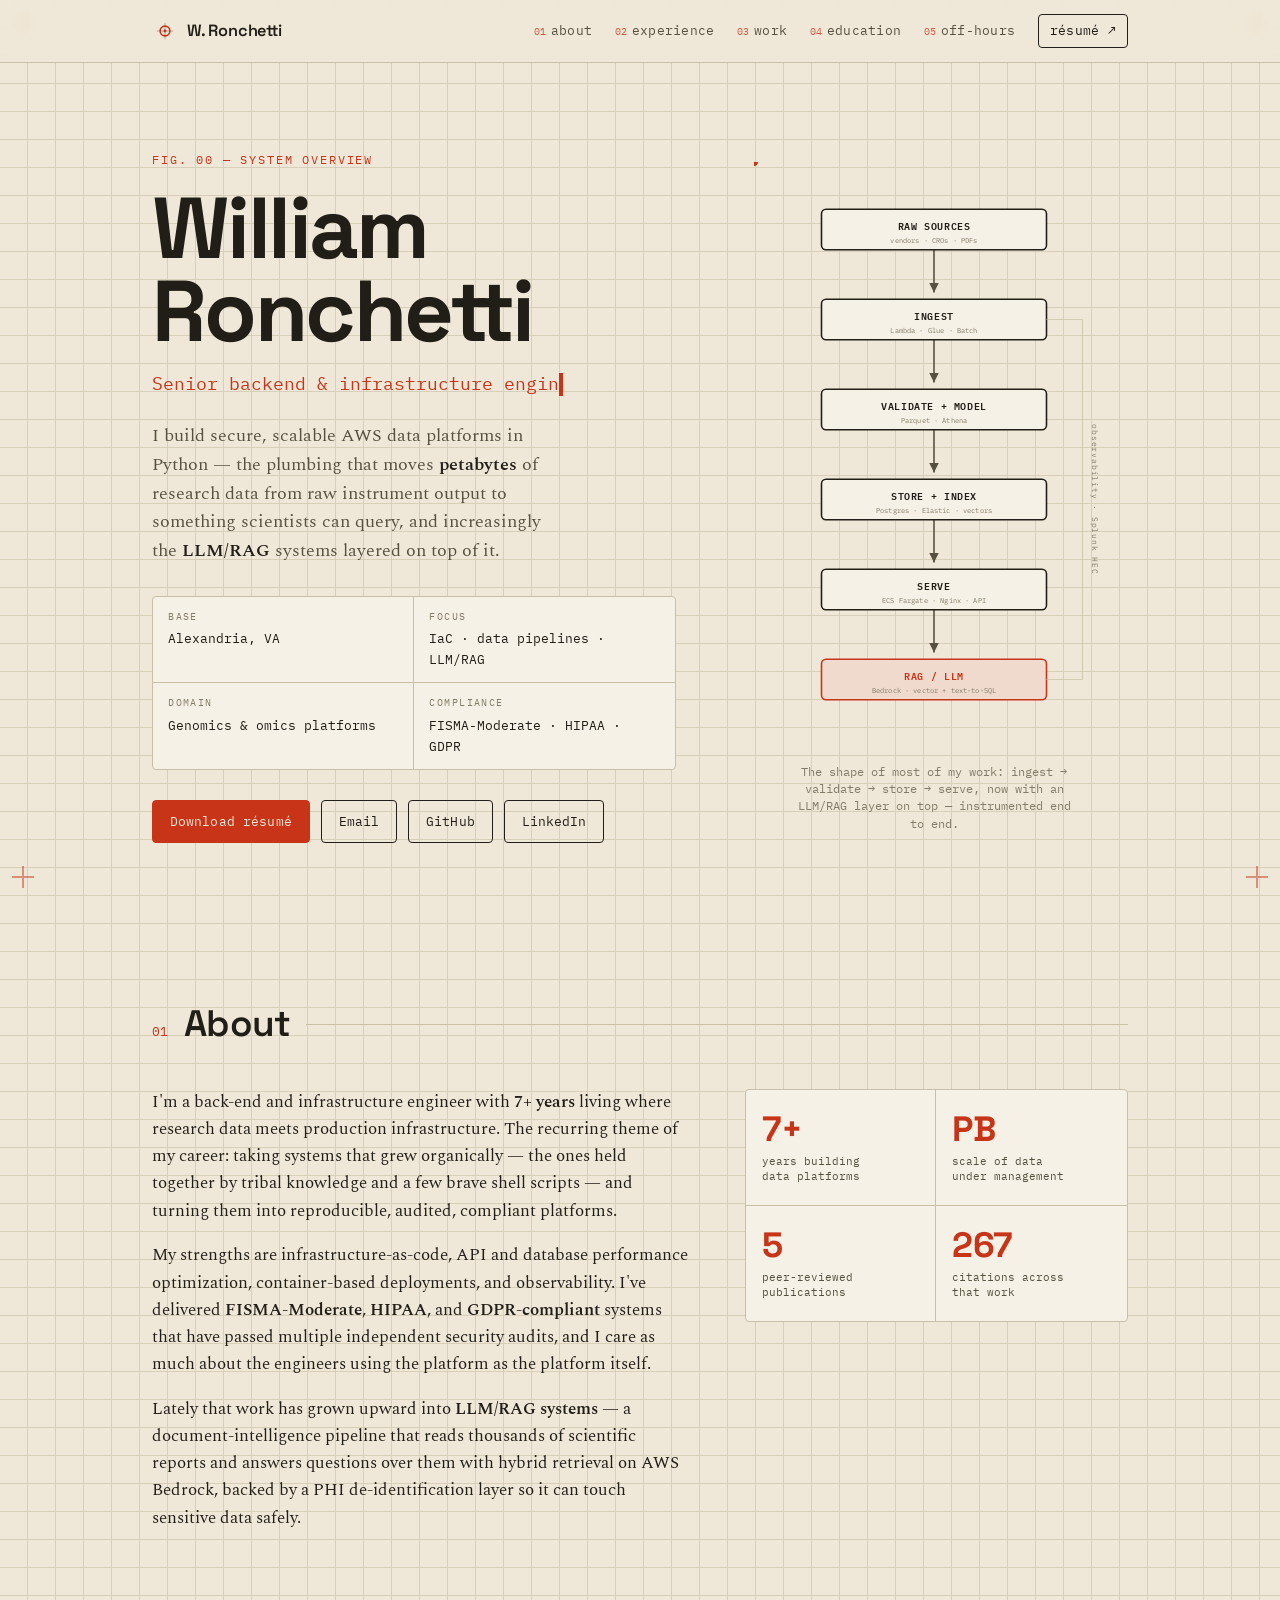
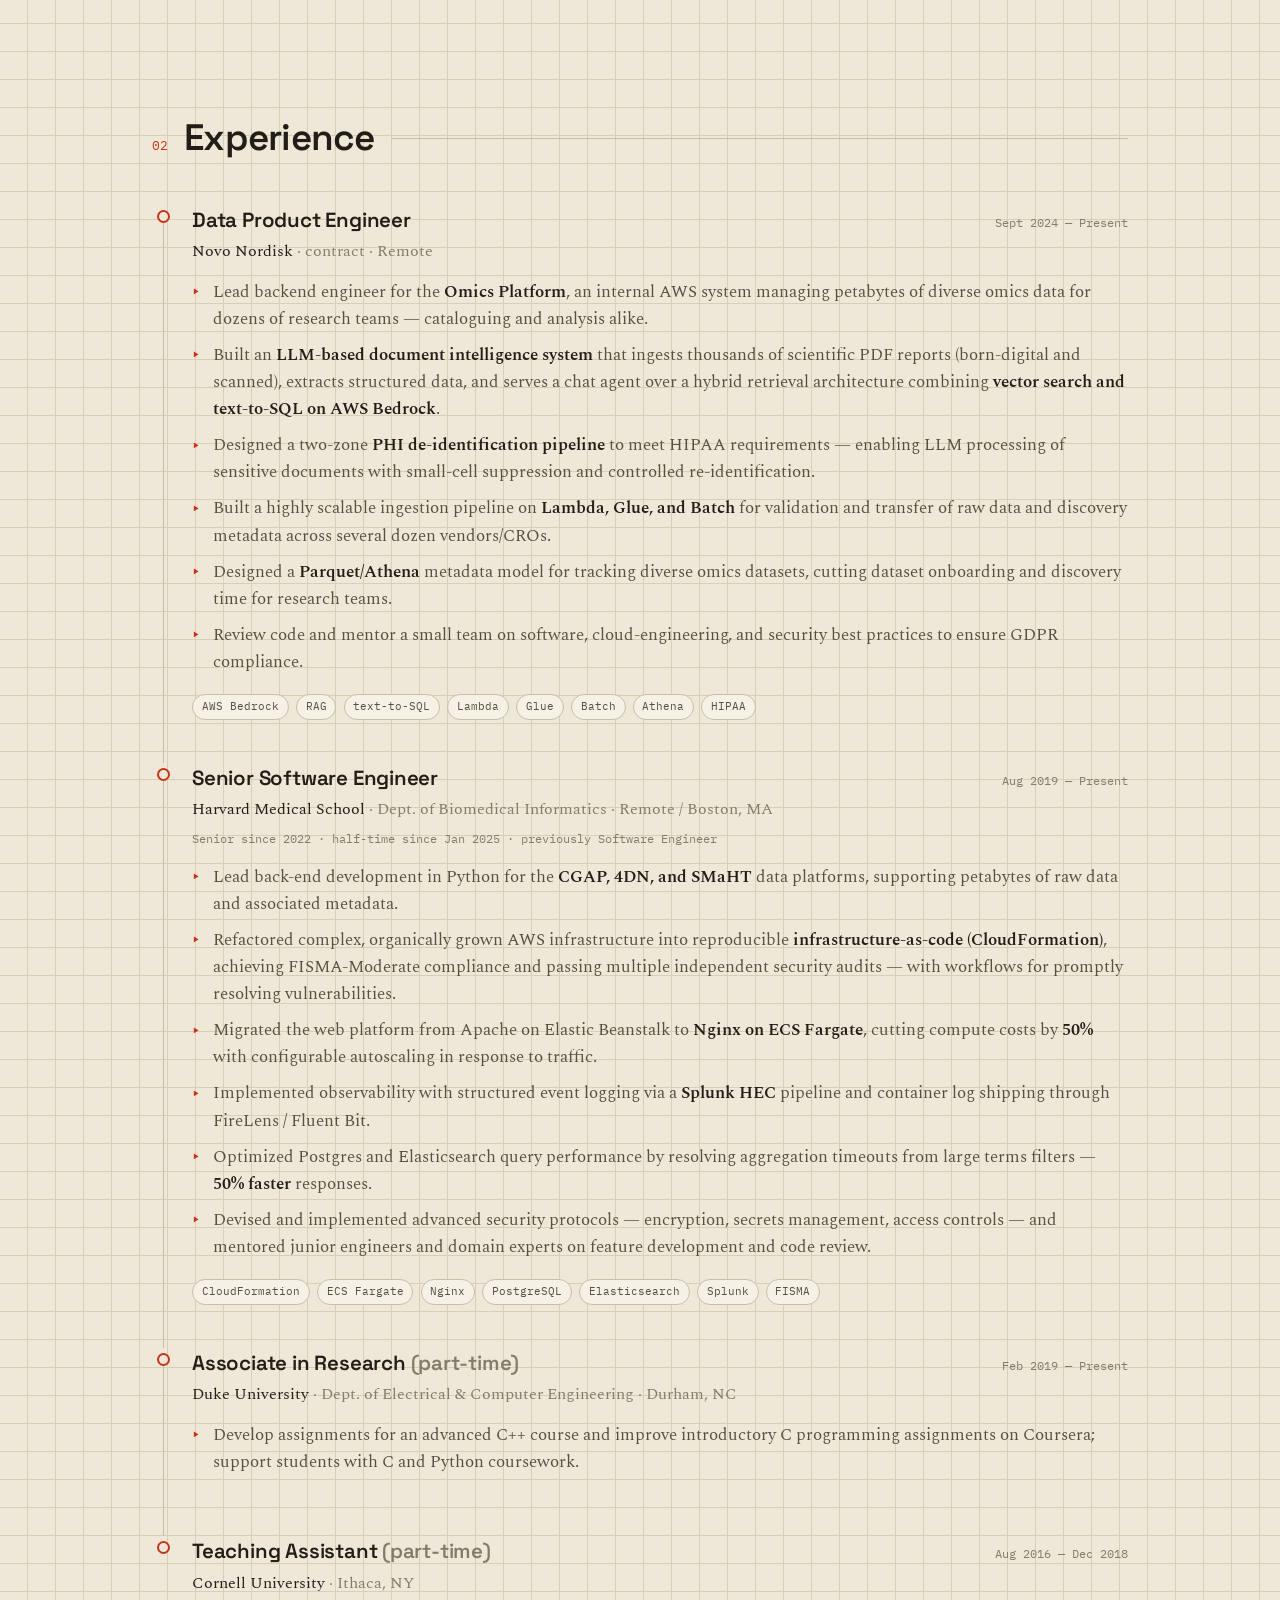
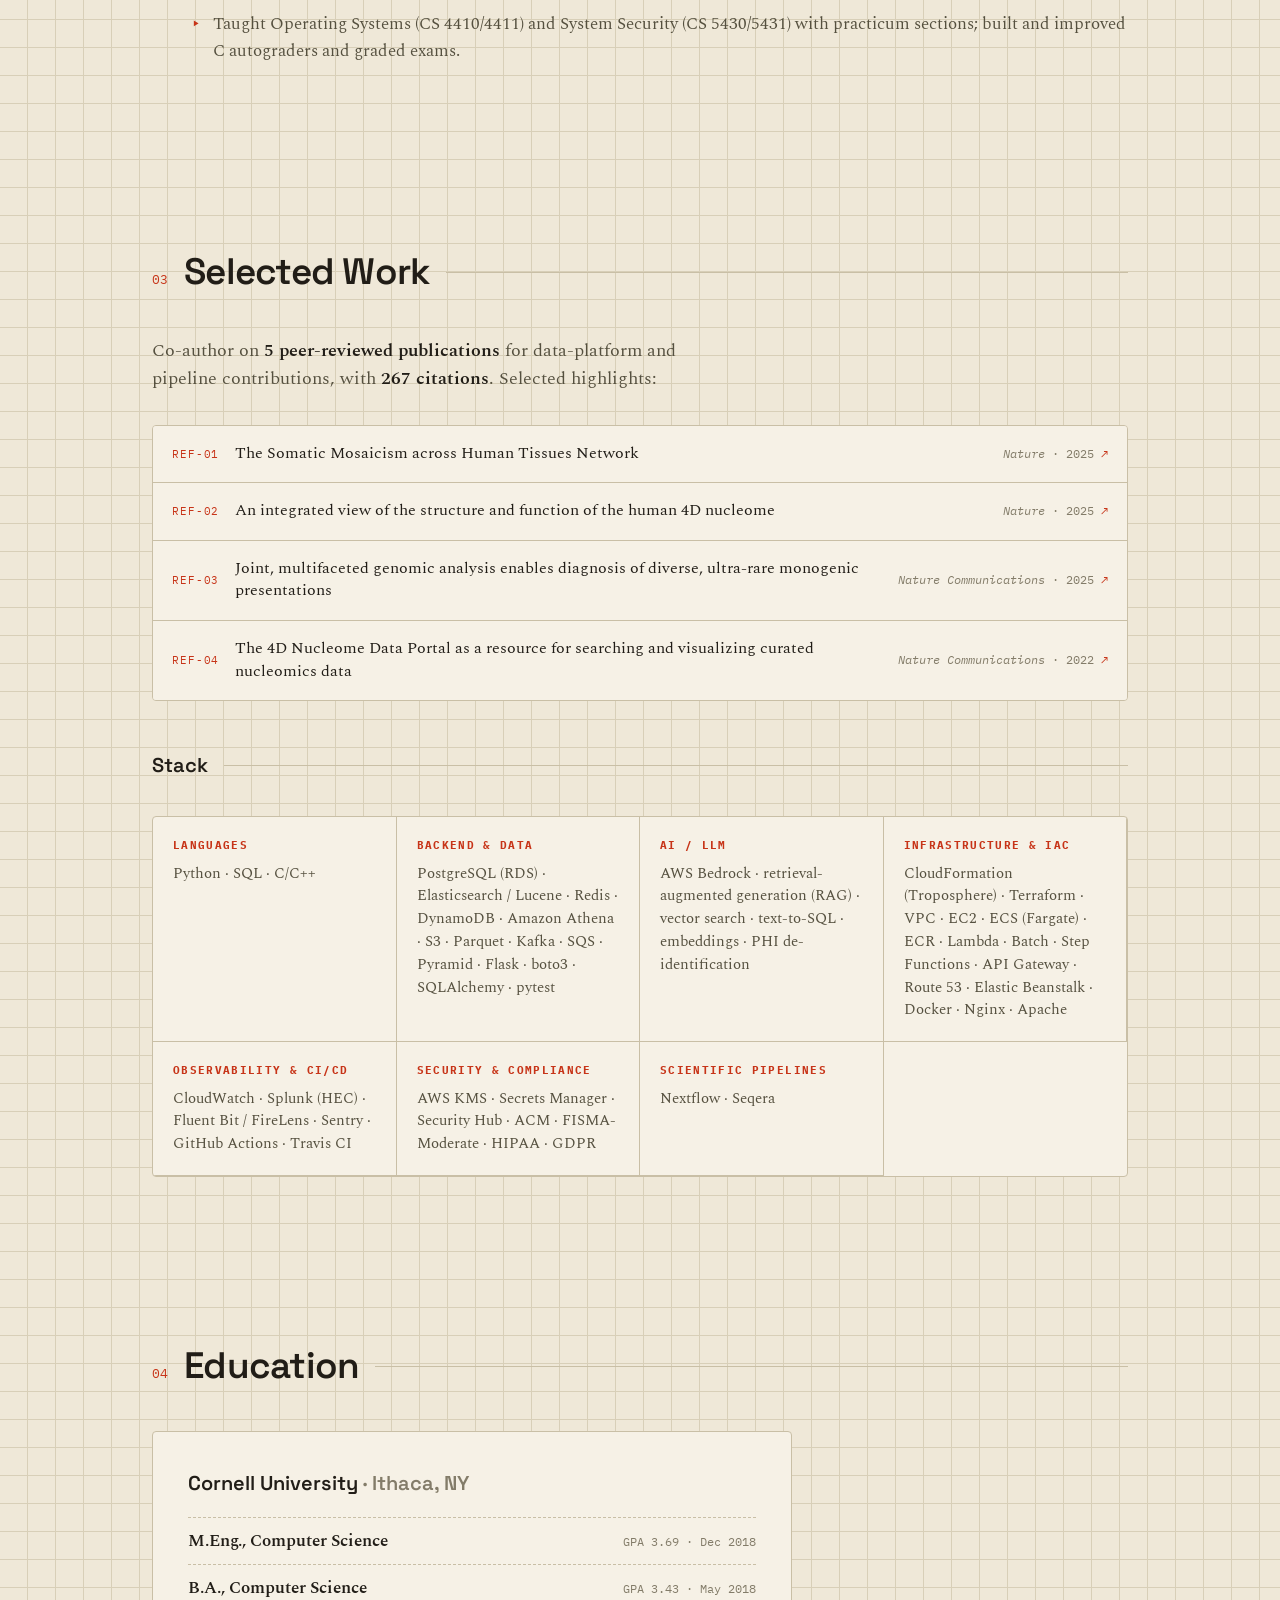
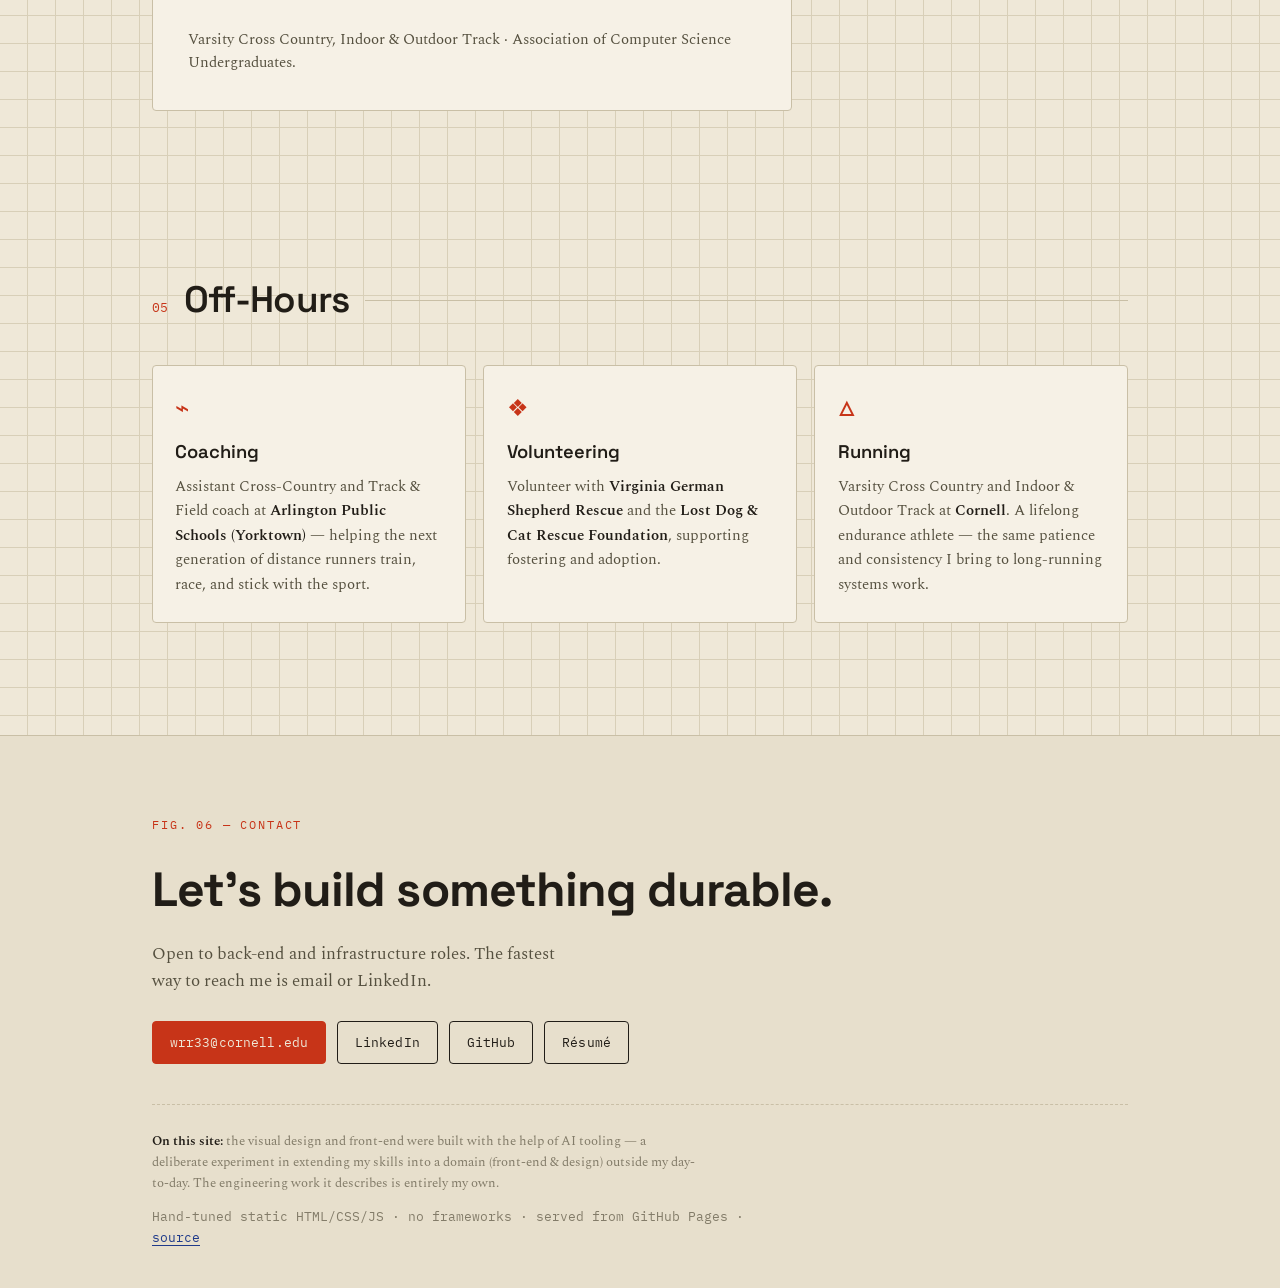
==== commit 48c42431: "restyle, update for new work" ====
--- a/index.html
+++ b/index.html
@@ -4,43 +4,54 @@
   <meta charset="UTF-8" />
   <meta name="viewport" content="width=device-width, initial-scale=1" />
   <meta name="google-site-verification" content="fsqjfqJuJ-EmX72QLYhUGze-leS01aYSm423zP2tuAg" />
-  <meta name="description" content="William Ronchetti — back-end and infrastructure engineer building secure, scalable AWS data platforms in Python at Novo Nordisk and Harvard Medical School." />
-  <meta name="color-scheme" content="dark" />
+  <meta name="description" content="William Ronchetti — senior back-end and infrastructure engineer building secure, scalable AWS data platforms and LLM/RAG systems in Python at Novo Nordisk and Harvard Medical School." />
+  <meta name="color-scheme" content="light" />
+  <meta name="theme-color" content="#efe8d8" />
 
   <!-- Open Graph -->
-  <meta property="og:title" content="William Ronchetti — Infrastructure & Back-End Engineer" />
-  <meta property="og:description" content="7+ years building secure, scalable AWS data platforms in Python. Novo Nordisk · Harvard Medical School." />
+  <meta property="og:title" content="William Ronchetti — Senior Backend & Infrastructure Engineer" />
+  <meta property="og:description" content="7+ years building secure, scalable AWS data platforms and LLM/RAG systems in Python. Novo Nordisk · Harvard Medical School." />
   <meta property="og:type" content="website" />
   <meta property="og:url" content="https://willronchetti.github.io" />
 
-  <title>William Ronchetti — Infrastructure & Back-End Engineer</title>
-
-  <!-- Inline SVG favicon: terminal prompt -->
-  <link rel="icon" href="data:image/svg+xml,%3Csvg xmlns='http://www.w3.org/2000/svg' viewBox='0 0 32 32'%3E%3Crect width='32' height='32' rx='6' fill='%230d1117'/%3E%3Cpath d='M8 11l5 5-5 5M16 21h8' stroke='%237ee787' stroke-width='2.5' fill='none' stroke-linecap='round' stroke-linejoin='round'/%3E%3C/svg%3E" />
+  <title>William Ronchetti — Senior Backend & Infrastructure Engineer</title>
+
+  <!-- Inline SVG favicon: schematic node -->
+  <link rel="icon" href="data:image/svg+xml,%3Csvg xmlns='http://www.w3.org/2000/svg' viewBox='0 0 32 32'%3E%3Crect width='32' height='32' rx='4' fill='%23efe8d8'/%3E%3Cpath d='M6 16h20M16 6v20' stroke='%23b9ad92' stroke-width='1'/%3E%3Ccircle cx='16' cy='16' r='5.5' fill='none' stroke='%23c73418' stroke-width='2'/%3E%3Ccircle cx='16' cy='16' r='1.6' fill='%23c73418'/%3E%3C/svg%3E" />
 
   <link rel="preconnect" href="https://fonts.googleapis.com" />
   <link rel="preconnect" href="https://fonts.gstatic.com" crossorigin />
-  <link href="https://fonts.googleapis.com/css2?family=Inter:wght@400;500;600;700&family=JetBrains+Mono:wght@400;500;700&display=swap" rel="stylesheet" />
+  <link href="https://fonts.googleapis.com/css2?family=IBM+Plex+Mono:wght@400;500;600&family=Space+Grotesk:wght@400;500;600;700&family=Spectral:ital,wght@0,400;0,500;0,600;1,400&display=swap" rel="stylesheet" />
   <link href="css/style.css" rel="stylesheet" />
 </head>
 <body>
   <a class="skip-link" href="#main">Skip to content</a>
 
+  <!-- registration marks at the page corners -->
+  <span class="reg reg--tl" aria-hidden="true"></span>
+  <span class="reg reg--tr" aria-hidden="true"></span>
+  <span class="reg reg--bl" aria-hidden="true"></span>
+  <span class="reg reg--br" aria-hidden="true"></span>
+
   <!-- ===== Nav ===== -->
   <header class="nav" id="top">
-    <div class="nav__inner">
+    <div class="wrap nav__inner">
       <a class="nav__brand" href="#top" aria-label="Home">
-        <span class="nav__prompt">&gt;_</span>
-        <span class="nav__brand-text">william<span class="muted">@</span>infra</span>
+        <svg class="nav__mark" viewBox="0 0 32 32" aria-hidden="true">
+          <path d="M6 16h20M16 6v20" stroke="currentColor" stroke-width="1" opacity=".4"/>
+          <circle cx="16" cy="16" r="6" fill="none" stroke="var(--accent)" stroke-width="2"/>
+          <circle cx="16" cy="16" r="1.8" fill="var(--accent)"/>
+        </svg>
+        <span class="nav__brand-text">W. Ronchetti</span>
       </a>
 
       <nav class="nav__links" id="nav-links" aria-label="Primary">
-        <a href="#about">about</a>
-        <a href="#experience">experience</a>
-        <a href="#work">work</a>
-        <a href="#community">community</a>
-        <a href="#contact">contact</a>
-        <a class="nav__resume" href="images/wrr_2026.pdf" target="_blank" rel="noopener">resume.pdf</a>
+        <a href="#about"><span class="nav__idx">01</span> about</a>
+        <a href="#experience"><span class="nav__idx">02</span> experience</a>
+        <a href="#work"><span class="nav__idx">03</span> work</a>
+        <a href="#education"><span class="nav__idx">04</span> education</a>
+        <a href="#community"><span class="nav__idx">05</span> off-hours</a>
+        <a class="nav__resume" href="images/wrr_2026.pdf" target="_blank" rel="noopener">résumé ↗</a>
       </nav>
 
       <button class="nav__toggle" id="nav-toggle" aria-label="Toggle menu" aria-expanded="false" aria-controls="nav-links">
@@ -53,215 +64,362 @@
 
     <!-- ===== Hero ===== -->
     <section class="hero" aria-labelledby="hero-name">
-      <div class="hero__inner">
-        <div class="terminal" role="presentation">
-          <div class="terminal__bar">
-            <span class="dot dot--red"></span>
-            <span class="dot dot--yellow"></span>
-            <span class="dot dot--green"></span>
-            <span class="terminal__title">william@infra: ~</span>
+      <div class="wrap hero__inner">
+        <div class="hero__text">
+          <p class="plate">FIG. 00 — SYSTEM OVERVIEW</p>
+          <h1 class="hero__name" id="hero-name">William<br>Ronchetti</h1>
+          <p class="hero__role" id="hero-role" aria-live="polite">Senior backend &amp; infrastructure engineer</p>
+          <p class="hero__lede">
+            I build secure, scalable AWS data platforms in Python — the plumbing that moves
+            <strong>petabytes</strong> of research data from raw instrument output to something scientists can query,
+            and increasingly the <strong>LLM/RAG</strong> systems layered on top of it.
+          </p>
+          <dl class="specsheet" aria-label="At a glance">
+            <div><dt>Base</dt><dd>Alexandria, VA</dd></div>
+            <div><dt>Focus</dt><dd>IaC · data pipelines · LLM/RAG</dd></div>
+            <div><dt>Domain</dt><dd>Genomics &amp; omics platforms</dd></div>
+            <div><dt>Compliance</dt><dd>FISMA-Moderate · HIPAA · GDPR</dd></div>
+          </dl>
+          <div class="hero__actions">
+            <a class="btn btn--primary" href="images/wrr_2026.pdf" target="_blank" rel="noopener">Download résumé</a>
+            <a class="btn" href="mailto:wrr33@cornell.edu">Email</a>
+            <a class="btn" href="https://github.com/willronchetti" target="_blank" rel="noopener">GitHub</a>
+            <a class="btn" href="https://www.linkedin.com/in/william-ronchetti-569839121/" target="_blank" rel="noopener">LinkedIn</a>
           </div>
-          <div class="terminal__body">
-            <p class="term-line"><span class="term-prompt">william@infra:~$</span> whoami</p>
-            <p class="term-out" id="typed"></p>
-            <p class="term-line term-line--delay"><span class="term-prompt">william@infra:~$</span> cat about.txt</p>
+        </div>
+
+        <!-- Pipeline schematic -->
+        <figure class="schematic" aria-labelledby="schematic-cap">
+          <svg id="pipeline" viewBox="0 0 320 520" role="img" aria-label="Data platform schematic: raw sources flow through ingest, validate, store, and serve stages, with an LLM/RAG retrieval layer on top and observability instrumenting the whole pipeline.">
+            <defs>
+              <marker id="arw" markerWidth="8" markerHeight="8" refX="6" refY="3" orient="auto">
+                <path d="M0 0l6 3-6 3z" fill="var(--ink-soft)"/>
+              </marker>
+            </defs>
+
+            <!-- edges -->
+            <g class="sch__edges" stroke="var(--ink-soft)" stroke-width="1.4" fill="none" marker-end="url(#arw)">
+              <path class="wire" d="M160 78 V116"/>
+              <path class="wire" d="M160 158 V196"/>
+              <path class="wire" d="M160 238 V276"/>
+              <path class="wire" d="M160 318 V356"/>
+              <path class="wire" d="M160 398 V436"/>
+            </g>
+
+            <!-- flowing packets -->
+            <g class="packets" fill="var(--accent)">
+              <circle r="3.5"><animateMotion class="pkt" dur="4s" repeatCount="indefinite" path="M160 40 V480"/></circle>
+              <circle r="3.5"><animateMotion class="pkt" dur="4s" begin="1.3s" repeatCount="indefinite" path="M160 40 V480"/></circle>
+              <circle r="3.5"><animateMotion class="pkt" dur="4s" begin="2.6s" repeatCount="indefinite" path="M160 40 V480"/></circle>
+            </g>
+
+            <!-- nodes -->
+            <g class="sch__nodes" font-family="var(--mono)">
+              <g class="node">
+                <rect x="60" y="42" width="200" height="36" rx="4"/>
+                <text x="160" y="60" class="node__t">RAW SOURCES</text>
+                <text x="160" y="72" class="node__s">vendors · CROs · PDFs</text>
+              </g>
+              <g class="node">
+                <rect x="60" y="122" width="200" height="36" rx="4"/>
+                <text x="160" y="140" class="node__t">INGEST</text>
+                <text x="160" y="152" class="node__s">Lambda · Glue · Batch</text>
+              </g>
+              <g class="node">
+                <rect x="60" y="202" width="200" height="36" rx="4"/>
+                <text x="160" y="220" class="node__t">VALIDATE + MODEL</text>
+                <text x="160" y="232" class="node__s">Parquet · Athena</text>
+              </g>
+              <g class="node">
+                <rect x="60" y="282" width="200" height="36" rx="4"/>
+                <text x="160" y="300" class="node__t">STORE + INDEX</text>
+                <text x="160" y="312" class="node__s">Postgres · Elastic · vectors</text>
+              </g>
+              <g class="node">
+                <rect x="60" y="362" width="200" height="36" rx="4"/>
+                <text x="160" y="380" class="node__t">SERVE</text>
+                <text x="160" y="392" class="node__s">ECS Fargate · Nginx · API</text>
+              </g>
+              <g class="node node--out">
+                <rect x="60" y="442" width="200" height="36" rx="4"/>
+                <text x="160" y="460" class="node__t">RAG / LLM</text>
+                <text x="160" y="472" class="node__s">Bedrock · vector + text-to-SQL</text>
+              </g>
+            </g>
+
+            <!-- side annotation -->
+            <g class="sch__ann" font-family="var(--mono)" stroke="var(--rule)">
+              <line x1="260" y1="140" x2="292" y2="140"/>
+              <line x1="292" y1="140" x2="292" y2="460"/>
+              <line x1="260" y1="460" x2="292" y2="460"/>
+            </g>
+            <text x="300" y="300" class="ann__t" font-family="var(--mono)" transform="rotate(90 300 300)">observability · Splunk HEC</text>
+          </svg>
+          <figcaption id="schematic-cap" class="schematic__cap">The shape of most of my work: ingest &rarr; validate &rarr; store &rarr; serve, now with an LLM/RAG layer on top — instrumented end to end.</figcaption>
+        </figure>
+      </div>
+    </section>
+
+    <!-- ===== About ===== -->
+    <section class="section" id="about" aria-labelledby="about-h">
+      <header class="section__head">
+        <span class="section__num">01</span>
+        <h2 class="section__title" id="about-h">About</h2>
+        <span class="section__rule" aria-hidden="true"></span>
+      </header>
+
+      <div class="about wrap-reveal">
+        <div class="about__prose">
+          <p>
+            I'm a back-end and infrastructure engineer with <strong>7+ years</strong> living where research
+            data meets production infrastructure. The recurring theme of my career: taking systems that grew
+            organically — the ones held together by tribal knowledge and a few brave shell scripts — and turning
+            them into reproducible, audited, compliant platforms.
+          </p>
+          <p>
+            My strengths are infrastructure-as-code, API and database performance optimization, container-based
+            deployments, and observability. I've delivered <strong>FISMA-Moderate</strong>, <strong>HIPAA</strong>, and
+            <strong>GDPR-compliant</strong> systems that have passed multiple independent security audits, and I care
+            as much about the engineers using the platform as the platform itself.
+          </p>
+          <p>
+            Lately that work has grown upward into <strong>LLM/RAG systems</strong> — a document-intelligence pipeline
+            that reads thousands of scientific reports and answers questions over them with hybrid retrieval on AWS
+            Bedrock, backed by a PHI de-identification layer so it can touch sensitive data safely.
+          </p>
+        </div>
+
+        <ul class="gauges" aria-label="Career at a glance">
+          <li class="gauge">
+            <span class="gauge__num" data-count="7" data-suffix="+">7+</span>
+            <span class="gauge__label">years building<br>data platforms</span>
+          </li>
+          <li class="gauge">
+            <span class="gauge__num">PB</span>
+            <span class="gauge__label">scale of data<br>under management</span>
+          </li>
+          <li class="gauge">
+            <span class="gauge__num" data-count="5">5</span>
+            <span class="gauge__label">peer-reviewed<br>publications</span>
+          </li>
+          <li class="gauge">
+            <span class="gauge__num" data-count="267">267</span>
+            <span class="gauge__label">citations across<br>that work</span>
+          </li>
+        </ul>
+      </div>
+    </section>
+
+    <!-- ===== Experience ===== -->
+    <section class="section" id="experience" aria-labelledby="exp-h">
+      <header class="section__head">
+        <span class="section__num">02</span>
+        <h2 class="section__title" id="exp-h">Experience</h2>
+        <span class="section__rule" aria-hidden="true"></span>
+      </header>
+
+      <ol class="timeline">
+        <li class="job wrap-reveal">
+          <div class="job__spine" aria-hidden="true"><span class="job__dot"></span></div>
+          <div class="job__body">
+            <div class="job__head">
+              <div>
+                <h3 class="job__role">Data Product Engineer</h3>
+                <p class="job__org">Novo Nordisk <span class="muted">· contract · Remote</span></p>
+              </div>
+              <span class="job__when">Sept 2024 — Present</span>
+            </div>
+            <ul class="job__points">
+              <li>Lead backend engineer for the <strong>Omics Platform</strong>, an internal AWS system managing petabytes of diverse omics data for dozens of research teams — cataloguing and analysis alike.</li>
+              <li>Built an <strong>LLM-based document intelligence system</strong> that ingests thousands of scientific PDF reports (born-digital and scanned), extracts structured data, and serves a chat agent over a hybrid retrieval architecture combining <strong>vector search and text-to-SQL on AWS Bedrock</strong>.</li>
+              <li>Designed a two-zone <strong>PHI de-identification pipeline</strong> to meet HIPAA requirements — enabling LLM processing of sensitive documents with small-cell suppression and controlled re-identification.</li>
+              <li>Built a highly scalable ingestion pipeline on <strong>Lambda, Glue, and Batch</strong> for validation and transfer of raw data and discovery metadata across several dozen vendors/CROs.</li>
+              <li>Designed a <strong>Parquet/Athena</strong> metadata model for tracking diverse omics datasets, cutting dataset onboarding and discovery time for research teams.</li>
+              <li>Review code and mentor a small team on software, cloud-engineering, and security best practices to ensure GDPR compliance.</li>
+            </ul>
+            <ul class="tags"><li>AWS Bedrock</li><li>RAG</li><li>text-to-SQL</li><li>Lambda</li><li>Glue</li><li>Batch</li><li>Athena</li><li>HIPAA</li></ul>
           </div>
-        </div>
-
-        <h1 class="hero__name" id="hero-name">William Ronchetti</h1>
-        <p class="hero__tagline">Back-end &amp; infrastructure engineer. I build secure, scalable AWS data platforms that move petabytes.</p>
-        <p class="hero__meta">
-          <span aria-hidden="true">◦</span> Alexandria, VA
-          <span aria-hidden="true">◦</span> M.Eng. Computer Science, Cornell
-        </p>
-
-        <div class="hero__actions">
-          <a class="btn btn--primary" href="images/wrr_2026.pdf" target="_blank" rel="noopener">Download résumé</a>
-          <a class="btn" href="https://github.com/willronchetti" target="_blank" rel="noopener">GitHub</a>
-          <a class="btn" href="https://www.linkedin.com/in/william-ronchetti-569839121/" target="_blank" rel="noopener">LinkedIn</a>
-          <a class="btn" href="mailto:wrr33@cornell.edu">Email</a>
-        </div>
-      </div>
-    </section>
-
-    <!-- ===== About ===== -->
-    <section class="section reveal" id="about" aria-labelledby="about-h">
-      <div class="section__head">
-        <span class="section__num">01</span>
-        <h2 class="section__title" id="about-h">about</h2>
-      </div>
-      <div class="about">
-        <p>
-          I'm a back-end and infrastructure software engineer with <strong>7+ years</strong> building secure,
-          scalable AWS data platforms in Python. My work lives where research data meets production
-          infrastructure — turning organically grown systems into reproducible, audited, compliant platforms.
-        </p>
-        <p>
-          My strengths are infrastructure-as-code, API and database performance optimization, container-based
-          deployments, and observability — delivering <strong>FISMA-Moderate</strong> and <strong>GDPR-compliant</strong>
-          systems that have passed multiple independent security audits.
-        </p>
-        <ul class="stats">
-          <li><span class="stats__num">7+</span><span class="stats__label">years building<br>data platforms</span></li>
-          <li><span class="stats__num">PB</span><span class="stats__label">scale data<br>under management</span></li>
-          <li><span class="stats__num">5</span><span class="stats__label">peer-reviewed<br>publications</span></li>
-          <li><span class="stats__num">267</span><span class="stats__label">citations<br>across that work</span></li>
-        </ul>
-      </div>
-    </section>
-
-    <!-- ===== Experience ===== -->
-    <section class="section reveal" id="experience" aria-labelledby="exp-h">
-      <div class="section__head">
-        <span class="section__num">02</span>
-        <h2 class="section__title" id="exp-h">experience</h2>
-      </div>
-
-      <ol class="timeline">
-        <li class="job">
-          <div class="job__head">
-            <h3 class="job__role">Data Product Engineer</h3>
-            <span class="job__when">Sept 2024 — Present</span>
+        </li>
+
+        <li class="job wrap-reveal">
+          <div class="job__spine" aria-hidden="true"><span class="job__dot"></span></div>
+          <div class="job__body">
+            <div class="job__head">
+              <div>
+                <h3 class="job__role">Senior Software Engineer</h3>
+                <p class="job__org">Harvard Medical School <span class="muted">· Dept. of Biomedical Informatics · Remote / Boston, MA</span></p>
+              </div>
+              <span class="job__when">Aug 2019 — Present</span>
+            </div>
+            <p class="job__note">Senior since 2022 · half-time since Jan 2025 · previously Software Engineer</p>
+            <ul class="job__points">
+              <li>Lead back-end development in Python for the <strong>CGAP, 4DN, and SMaHT</strong> data platforms, supporting petabytes of raw data and associated metadata.</li>
+              <li>Refactored complex, organically grown AWS infrastructure into reproducible <strong>infrastructure-as-code (CloudFormation)</strong>, achieving FISMA-Moderate compliance and passing multiple independent security audits — with workflows for promptly resolving vulnerabilities.</li>
+              <li>Migrated the web platform from Apache on Elastic Beanstalk to <strong>Nginx on ECS Fargate</strong>, cutting compute costs by <strong>50%</strong> with configurable autoscaling in response to traffic.</li>
+              <li>Implemented observability with structured event logging via a <strong>Splunk HEC</strong> pipeline and container log shipping through FireLens / Fluent Bit.</li>
+              <li>Optimized Postgres and Elasticsearch query performance by resolving aggregation timeouts from large terms filters — <strong>50% faster</strong> responses.</li>
+              <li>Devised and implemented advanced security protocols — encryption, secrets management, access controls — and mentored junior engineers and domain experts on feature development and code review.</li>
+            </ul>
+            <ul class="tags"><li>CloudFormation</li><li>ECS Fargate</li><li>Nginx</li><li>PostgreSQL</li><li>Elasticsearch</li><li>Splunk</li><li>FISMA</li></ul>
           </div>
-          <p class="job__org">Novo Nordisk <span class="muted">(via Kelly Services Global)</span> · Remote</p>
-          <ul class="job__points">
-            <li>Spearhead development of the <strong>Omics Platform</strong>, an internal AWS system managing petabytes of diverse omics data for dozens of research teams — both cataloguing and analysis.</li>
-            <li>Built a highly scalable ingestion pipeline on <strong>Lambda, Glue, and Batch</strong> for validation and transfer of raw data and discovery metadata across several dozen vendors/CROs.</li>
-            <li>Designed a metadata model for tracking diverse omics datasets using <strong>Parquet and Amazon Athena</strong>.</li>
-            <li>Review code and mentor a small team on software, cloud-engineering, and security best practices to ensure GDPR compliance.</li>
-          </ul>
-          <ul class="tags">
-            <li>AWS Lambda</li><li>Glue</li><li>Batch</li><li>Parquet</li><li>Athena</li><li>Python</li>
-          </ul>
-        </li>
-
-        <li class="job">
-          <div class="job__head">
-            <h3 class="job__role">Senior Software Engineer</h3>
-            <span class="job__when">Aug 2019 — Present</span>
+        </li>
+
+        <li class="job wrap-reveal">
+          <div class="job__spine" aria-hidden="true"><span class="job__dot"></span></div>
+          <div class="job__body">
+            <div class="job__head">
+              <div>
+                <h3 class="job__role">Associate in Research <span class="muted">(part-time)</span></h3>
+                <p class="job__org">Duke University <span class="muted">· Dept. of Electrical &amp; Computer Engineering · Durham, NC</span></p>
+              </div>
+              <span class="job__when">Feb 2019 — Present</span>
+            </div>
+            <ul class="job__points">
+              <li>Develop assignments for an advanced C++ course and improve introductory C programming assignments on Coursera; support students with C and Python coursework.</li>
+            </ul>
           </div>
-          <p class="job__org">Harvard Medical School — Dept. of Biomedical Informatics · Remote / Boston, MA</p>
-          <p class="job__note muted">Senior since 2022 (half-time since Jan 2025) — previously Software Engineer</p>
-          <ul class="job__points">
-            <li>Lead back-end development in Python for the <strong>CGAP, 4DN, and SMaHT</strong> data platforms, supporting petabytes of raw data and associated metadata.</li>
-            <li>Refactored complex, organically grown AWS infrastructure into reproducible <strong>infrastructure-as-code (CloudFormation)</strong>, achieving FISMA-Moderate compliance and passing multiple independent security audits.</li>
-            <li>Migrated the web platform from Apache on Elastic Beanstalk to <strong>Nginx on ECS Fargate</strong>, cutting compute costs by <strong>50%</strong> with configurable autoscaling.</li>
-            <li>Implemented observability with structured event logging via a <strong>Splunk HEC</strong> pipeline and container log shipping through FireLens / Fluent Bit.</li>
-            <li>Optimized Postgres and Elasticsearch query performance by resolving aggregation timeouts from large terms filters — <strong>50% faster</strong> responses.</li>
-          </ul>
-          <ul class="tags">
-            <li>CloudFormation</li><li>ECS Fargate</li><li>Nginx</li><li>PostgreSQL</li><li>Elasticsearch</li><li>Splunk</li><li>FISMA</li>
-          </ul>
-        </li>
-
-        <li class="job">
-          <div class="job__head">
-            <h3 class="job__role">Associate in Research <span class="muted">(part-time)</span></h3>
-            <span class="job__when">Feb 2019 — Present</span>
+        </li>
+
+        <li class="job wrap-reveal">
+          <div class="job__spine" aria-hidden="true"><span class="job__dot"></span></div>
+          <div class="job__body">
+            <div class="job__head">
+              <div>
+                <h3 class="job__role">Teaching Assistant <span class="muted">(part-time)</span></h3>
+                <p class="job__org">Cornell University <span class="muted">· Ithaca, NY</span></p>
+              </div>
+              <span class="job__when">Aug 2016 — Dec 2018</span>
+            </div>
+            <ul class="job__points">
+              <li>Taught Operating Systems (CS 4410/4411) and System Security (CS 5430/5431) with practicum sections; built and improved C autograders and graded exams.</li>
+            </ul>
           </div>
-          <p class="job__org">Duke University — Dept. of Electrical &amp; Computer Engineering · Durham, NC</p>
-          <ul class="job__points">
-            <li>Develop assignments for an advanced C++ course and improve introductory C programming assignments on Coursera; support students with C and Python coursework.</li>
-          </ul>
-        </li>
-
-        <li class="job">
-          <div class="job__head">
-            <h3 class="job__role">Teaching Assistant <span class="muted">(part-time)</span></h3>
-            <span class="job__when">Aug 2016 — Dec 2018</span>
-          </div>
-          <p class="job__org">Cornell University · Ithaca, NY</p>
-          <ul class="job__points">
-            <li>Taught Operating Systems (CS 4410/4411) and System Security (CS 5430/5431) with practicum sections; built and improved C autograders and graded exams.</li>
-          </ul>
         </li>
       </ol>
     </section>
 
-    <!-- ===== Selected work / publications ===== -->
-    <section class="section reveal" id="work" aria-labelledby="work-h">
-      <div class="section__head">
+    <!-- ===== Selected work / publications + stack ===== -->
+    <section class="section" id="work" aria-labelledby="work-h">
+      <header class="section__head">
         <span class="section__num">03</span>
-        <h2 class="section__title" id="work-h">selected work</h2>
-      </div>
-      <p class="section__lead">
-        Co-author on <strong>5 peer-reviewed publications</strong> for data-platform and pipeline contributions, with
-        <strong>267 citations</strong>. Selected highlights:
+        <h2 class="section__title" id="work-h">Selected Work</h2>
+        <span class="section__rule" aria-hidden="true"></span>
+      </header>
+
+      <p class="section__lead wrap-reveal">
+        Co-author on <strong>5 peer-reviewed publications</strong> for data-platform and pipeline contributions,
+        with <strong>267 citations</strong>. Selected highlights:
       </p>
-      <ul class="pubs">
+
+      <ul class="pubs wrap-reveal">
         <li class="pub">
           <a href="https://www.nature.com/articles/s41586-025-09096-7" target="_blank" rel="noopener">
+            <span class="pub__ref">REF-01</span>
             <span class="pub__title">The Somatic Mosaicism across Human Tissues Network</span>
-            <span class="pub__meta"><em>Nature</em> · 2025</span>
+            <span class="pub__meta"><em>Nature</em> · 2025 <span class="pub__go" aria-hidden="true">↗</span></span>
           </a>
         </li>
         <li class="pub">
           <a href="https://www.nature.com/articles/s41586-025-09890-3" target="_blank" rel="noopener">
+            <span class="pub__ref">REF-02</span>
             <span class="pub__title">An integrated view of the structure and function of the human 4D nucleome</span>
-            <span class="pub__meta"><em>Nature</em> · 2025</span>
+            <span class="pub__meta"><em>Nature</em> · 2025 <span class="pub__go" aria-hidden="true">↗</span></span>
           </a>
         </li>
         <li class="pub">
           <a href="https://www.nature.com/articles/s41467-025-61712-2" target="_blank" rel="noopener">
+            <span class="pub__ref">REF-03</span>
             <span class="pub__title">Joint, multifaceted genomic analysis enables diagnosis of diverse, ultra-rare monogenic presentations</span>
-            <span class="pub__meta"><em>Nature Communications</em> · 2025</span>
+            <span class="pub__meta"><em>Nature Communications</em> · 2025 <span class="pub__go" aria-hidden="true">↗</span></span>
           </a>
         </li>
         <li class="pub">
           <a href="https://www.nature.com/articles/s41467-022-29697-4" target="_blank" rel="noopener">
+            <span class="pub__ref">REF-04</span>
             <span class="pub__title">The 4D Nucleome Data Portal as a resource for searching and visualizing curated nucleomics data</span>
-            <span class="pub__meta"><em>Nature Communications</em> · 2022</span>
+            <span class="pub__meta"><em>Nature Communications</em> · 2022 <span class="pub__go" aria-hidden="true">↗</span></span>
           </a>
         </li>
       </ul>
 
-      <div class="section__head section__head--sub">
-        <h3 class="section__subtitle">stack</h3>
-      </div>
-      <div class="skills">
-        <div class="skill">
-          <h4 class="skill__cat">// languages</h4>
-          <p>Python · C/C++ · Java · OCaml · SQL</p>
-        </div>
-        <div class="skill">
-          <h4 class="skill__cat">// infrastructure &amp; IaC</h4>
-          <p>CloudFormation · VPC · EC2 · ECS (Fargate) · ECR · Elastic Beanstalk · Lambda · Batch · Step Functions · API Gateway · Route 53 · Docker · Nginx · Apache</p>
-        </div>
-        <div class="skill">
-          <h4 class="skill__cat">// data &amp; storage</h4>
-          <p>PostgreSQL (RDS) · Elasticsearch · DynamoDB · Amazon Athena · S3 · Parquet</p>
-        </div>
-        <div class="skill">
-          <h4 class="skill__cat">// observability &amp; CI/CD</h4>
-          <p>CloudWatch · Splunk (HEC) · Fluent Bit / FireLens · Sentry · GitHub Actions · Travis CI · ReadTheDocs</p>
-        </div>
-        <div class="skill">
-          <h4 class="skill__cat">// security</h4>
-          <p>AWS KMS · Secrets Manager · Security Hub · ACM · FISMA-Moderate · GDPR</p>
-        </div>
-        <div class="skill">
-          <h4 class="skill__cat">// scientific pipelines</h4>
+      <header class="section__head section__head--sub wrap-reveal">
+        <h3 class="section__subtitle">Stack</h3>
+        <span class="section__rule" aria-hidden="true"></span>
+      </header>
+
+      <div class="skills wrap-reveal">
+        <div class="skill">
+          <h4 class="skill__cat">Languages</h4>
+          <p>Python · SQL · C/C++</p>
+        </div>
+        <div class="skill">
+          <h4 class="skill__cat">Backend &amp; Data</h4>
+          <p>PostgreSQL (RDS) · Elasticsearch / Lucene · Redis · DynamoDB · Amazon Athena · S3 · Parquet · Kafka · SQS · Pyramid · Flask · boto3 · SQLAlchemy · pytest</p>
+        </div>
+        <div class="skill">
+          <h4 class="skill__cat">AI / LLM</h4>
+          <p>AWS Bedrock · retrieval-augmented generation (RAG) · vector search · text-to-SQL · embeddings · PHI de-identification</p>
+        </div>
+        <div class="skill">
+          <h4 class="skill__cat">Infrastructure &amp; IaC</h4>
+          <p>CloudFormation (Troposphere) · Terraform · VPC · EC2 · ECS (Fargate) · ECR · Lambda · Batch · Step Functions · API Gateway · Route 53 · Elastic Beanstalk · Docker · Nginx · Apache</p>
+        </div>
+        <div class="skill">
+          <h4 class="skill__cat">Observability &amp; CI/CD</h4>
+          <p>CloudWatch · Splunk (HEC) · Fluent Bit / FireLens · Sentry · GitHub Actions · Travis CI</p>
+        </div>
+        <div class="skill">
+          <h4 class="skill__cat">Security &amp; Compliance</h4>
+          <p>AWS KMS · Secrets Manager · Security Hub · ACM · FISMA-Moderate · HIPAA · GDPR</p>
+        </div>
+        <div class="skill">
+          <h4 class="skill__cat">Scientific Pipelines</h4>
           <p>Nextflow · Seqera</p>
         </div>
       </div>
     </section>
 
-    <!-- ===== Community & athletics ===== -->
-    <section class="section reveal" id="community" aria-labelledby="comm-h">
-      <div class="section__head">
+    <!-- ===== Education ===== -->
+    <section class="section" id="education" aria-labelledby="edu-h">
+      <header class="section__head">
         <span class="section__num">04</span>
-        <h2 class="section__title" id="comm-h">community &amp; athletics</h2>
-      </div>
-      <div class="cards">
+        <h2 class="section__title" id="edu-h">Education</h2>
+        <span class="section__rule" aria-hidden="true"></span>
+      </header>
+
+      <div class="edu wrap-reveal">
+        <article class="edu__card">
+          <p class="edu__school">Cornell University <span class="muted">· Ithaca, NY</span></p>
+          <ul class="edu__degrees">
+            <li><span class="edu__deg">M.Eng., Computer Science</span><span class="edu__meta">GPA 3.69 · Dec 2018</span></li>
+            <li><span class="edu__deg">B.A., Computer Science</span><span class="edu__meta">GPA 3.43 · May 2018</span></li>
+          </ul>
+          <p class="edu__extra">Varsity Cross Country, Indoor &amp; Outdoor Track · Association of Computer Science Undergraduates.</p>
+        </article>
+      </div>
+    </section>
+
+    <!-- ===== Off-hours ===== -->
+    <section class="section" id="community" aria-labelledby="comm-h">
+      <header class="section__head">
+        <span class="section__num">05</span>
+        <h2 class="section__title" id="comm-h">Off-Hours</h2>
+        <span class="section__rule" aria-hidden="true"></span>
+      </header>
+
+      <div class="cards wrap-reveal">
         <article class="card">
+          <span class="card__icon" aria-hidden="true">⌁</span>
           <h3 class="card__title">Coaching</h3>
           <p>Assistant Cross-Country and Track &amp; Field coach at <strong>Arlington Public Schools (Yorktown)</strong> — helping the next generation of distance runners train, race, and stick with the sport.</p>
         </article>
         <article class="card">
+          <span class="card__icon" aria-hidden="true">❖</span>
           <h3 class="card__title">Volunteering</h3>
-          <p>Volunteer with <strong>Virginia German Shepherd Rescue</strong> and the <strong>Lost Dog &amp; Cat Rescue Foundation</strong>, supporting fostering and adoption efforts.</p>
+          <p>Volunteer with <strong>Virginia German Shepherd Rescue</strong> and the <strong>Lost Dog &amp; Cat Rescue Foundation</strong>, supporting fostering and adoption.</p>
         </article>
         <article class="card">
+          <span class="card__icon" aria-hidden="true">△</span>
           <h3 class="card__title">Running</h3>
           <p>Varsity Cross Country and Indoor &amp; Outdoor Track at <strong>Cornell</strong>. A lifelong endurance athlete — the same patience and consistency I bring to long-running systems work.</p>
         </article>
@@ -272,9 +430,9 @@
 
   <!-- ===== Footer / contact ===== -->
   <footer class="footer" id="contact">
-    <div class="footer__inner">
+    <div class="wrap footer__inner">
       <div class="footer__cta">
-        <p class="term-prompt">william@infra:~$ ./contact --me</p>
+        <p class="plate">FIG. 06 — CONTACT</p>
         <h2 class="footer__title">Let's build something durable.</h2>
         <p class="footer__text">Open to back-end and infrastructure roles. The fastest way to reach me is email or LinkedIn.</p>
         <div class="footer__links">
@@ -287,9 +445,9 @@
 
       <div class="footer__note">
         <p class="muted">
-          <strong>On this site:</strong> the UI was designed and built with the help of AI tooling — a deliberate
-          experiment in augmenting my skills into a domain (front-end &amp; design) outside my day-to-day. The
-          engineering work it describes is entirely my own.
+          <strong>On this site:</strong> the visual design and front-end were built with the help of AI
+          tooling — a deliberate experiment in extending my skills into a domain (front-end &amp; design) outside
+          my day-to-day. The engineering work it describes is entirely my own.
         </p>
         <p class="muted footer__colophon">
           Hand-tuned static HTML/CSS/JS · no frameworks · served from GitHub Pages ·
--- a/css/style.css
+++ b/css/style.css
@@ -1,352 +1,300 @@
 /* ===========================================================
    William Ronchetti — personal site
-   Terminal-inspired dark theme. Hand-tuned, no framework.
+   "Engineering schematic on drafting paper."
+   Hand-tuned, no framework.
    =========================================================== */
 
 :root {
-  /* palette */
-  --bg:        #0d1117;
-  --bg-soft:   #11161d;
-  --surface:   #161b22;
-  --surface-2: #1c2230;
-  --border:    #2a3441;
-  --text:      #e6edf3;
-  --muted:     #8b949e;
-  --muted-2:   #6e7681;
-  --accent:    #7ee787;   /* terminal green */
-  --accent-dim:#3fb950;
-  --link:      #79c0ff;   /* code-blue for links */
-  --red:       #ff7b72;
-  --yellow:    #f0c674;
-
-  /* type */
-  --mono: "JetBrains Mono", ui-monospace, SFMono-Regular, Menlo, monospace;
-  --sans: "Inter", system-ui, -apple-system, Segoe UI, Roboto, sans-serif;
-
-  /* layout */
-  --maxw: 920px;
-  --gutter: clamp(1.25rem, 5vw, 3rem);
-  --radius: 10px;
+  /* palette — warm drafting paper + ink + one plotter-pen accent */
+  --paper:     #efe8d8;
+  --paper-2:   #e7dfcc;
+  --card:      #f6f1e6;
+  --ink:       #211d17;
+  --ink-soft:  #55503f;
+  --muted:     #837c69;
+  --rule:      #c9bfa6;   /* hairline grid / rules */
+  --rule-soft: #d8cfb8;
+  --accent:    #c73418;   /* vermillion plotter pen */
+  --accent-2:  #1f3a8a;   /* blueprint blue (links) */
+  --shadow:    rgba(40, 33, 18, .10);
+
+  --mono: "IBM Plex Mono", ui-monospace, SFMono-Regular, Menlo, monospace;
+  --disp: "Space Grotesk", system-ui, sans-serif;
+  --serif: "Spectral", Georgia, "Times New Roman", serif;
+
+  --maxw: 1080px;
+  --gutter: clamp(1.25rem, 5vw, 3.25rem);
+  --radius: 4px;
 }
 
 * { box-sizing: border-box; }
-
 html { scroll-behavior: smooth; }
 @media (prefers-reduced-motion: reduce) { html { scroll-behavior: auto; } }
 
 body {
   margin: 0;
-  background: var(--bg);
+  color: var(--ink);
+  background-color: var(--paper);
+  /* fine engineering grid */
   background-image:
-    radial-gradient(900px 500px at 80% -10%, rgba(63,185,80,0.08), transparent 60%),
-    radial-gradient(700px 500px at -10% 10%, rgba(121,192,255,0.06), transparent 55%);
-  background-attachment: fixed;
-  color: var(--text);
-  font-family: var(--sans);
+    linear-gradient(var(--rule-soft) 1px, transparent 1px),
+    linear-gradient(90deg, var(--rule-soft) 1px, transparent 1px),
+    linear-gradient(var(--rule) 1px, transparent 1px),
+    linear-gradient(90deg, var(--rule) 1px, transparent 1px);
+  background-size:
+    28px 28px, 28px 28px,
+    140px 140px, 140px 140px;
+  background-position: -1px -1px, -1px -1px, -1px -1px, -1px -1px;
+  font-family: var(--serif);
   font-size: 17px;
-  line-height: 1.65;
+  line-height: 1.6;
   -webkit-font-smoothing: antialiased;
   text-rendering: optimizeLegibility;
-}
-
-a { color: var(--link); text-decoration: none; }
-a:hover { text-decoration: underline; }
-strong { color: #fff; font-weight: 600; }
+  overflow-x: hidden;
+}
+
+.wrap { max-width: var(--maxw); margin-inline: auto; padding-inline: var(--gutter); }
+
+/* selection + links */
+::selection { background: var(--accent); color: var(--paper); }
+a { color: var(--accent-2); text-decoration-thickness: 1px; text-underline-offset: 3px; }
+
 .muted { color: var(--muted); }
+strong { font-weight: 600; color: var(--ink); }
 
 .skip-link {
   position: absolute; left: -999px; top: 0; z-index: 100;
-  background: var(--accent); color: #06250d; padding: .6rem 1rem;
-  border-radius: 0 0 8px 0; font-family: var(--mono); font-weight: 700;
-}
-.skip-link:focus { left: 0; }
-
-:focus-visible {
-  outline: 2px solid var(--accent);
-  outline-offset: 3px;
-  border-radius: 4px;
-}
-
-/* ===================== Nav ===================== */
+  background: var(--ink); color: var(--paper); padding: .6rem 1rem;
+  font-family: var(--mono); font-size: .85rem;
+}
+.skip-link:focus { left: .5rem; top: .5rem; }
+
+/* corner registration marks */
+.reg { position: fixed; width: 22px; height: 22px; z-index: 5; pointer-events: none; opacity: .5; }
+.reg::before, .reg::after { content: ""; position: absolute; background: var(--accent); }
+.reg::before { width: 22px; height: 1.5px; top: 10px; }
+.reg::after  { width: 1.5px; height: 22px; left: 10px; }
+.reg--tl { top: 12px; left: 12px; } .reg--tr { top: 12px; right: 12px; }
+.reg--bl { bottom: 12px; left: 12px; } .reg--br { bottom: 12px; right: 12px; }
+@media (max-width: 640px) { .reg { display: none; } }
+
+/* shared: plate captions (monospace tech label) */
+.plate {
+  font-family: var(--mono); font-size: .72rem; letter-spacing: .16em;
+  text-transform: uppercase; color: var(--accent); margin: 0 0 1.1rem;
+}
+
+/* ===== Nav ===== */
 .nav {
-  position: sticky; top: 0; z-index: 50;
-  backdrop-filter: blur(10px);
-  background: rgba(13,17,23,0.72);
-  border-bottom: 1px solid var(--border);
-}
-.nav__inner {
-  max-width: var(--maxw); margin: 0 auto;
-  padding: .85rem var(--gutter);
-  display: flex; align-items: center; justify-content: space-between; gap: 1rem;
-}
-.nav__brand {
-  display: inline-flex; align-items: center; gap: .55rem;
-  font-family: var(--mono); font-weight: 700; color: var(--text);
-}
-.nav__brand:hover { text-decoration: none; }
-.nav__prompt { color: var(--accent); }
-.nav__brand-text { letter-spacing: -.02em; }
+  position: sticky; top: 0; z-index: 40;
+  background: color-mix(in srgb, var(--paper) 82%, transparent);
+  backdrop-filter: blur(8px);
+  border-bottom: 1px solid var(--rule);
+}
+.nav__inner { display: flex; align-items: center; justify-content: space-between; height: 62px; }
+.nav__brand { display: inline-flex; align-items: center; gap: .55rem; text-decoration: none; color: var(--ink); }
+.nav__mark { width: 26px; height: 26px; color: var(--ink); }
+.nav__brand-text { font-family: var(--disp); font-weight: 600; font-size: 1.02rem; letter-spacing: -.01em; }
 
 .nav__links { display: flex; align-items: center; gap: 1.4rem; }
 .nav__links a {
-  font-family: var(--mono); font-size: .9rem; color: var(--muted);
-  transition: color .15s ease;
-}
-.nav__links a:hover { color: var(--text); text-decoration: none; }
+  font-family: var(--mono); font-size: .8rem; color: var(--ink-soft);
+  text-decoration: none; letter-spacing: .02em; transition: color .18s;
+  display: inline-flex; align-items: baseline; gap: .3rem;
+}
+.nav__idx { font-size: .62rem; color: var(--accent); opacity: .8; }
+.nav__links a:hover { color: var(--accent); }
 .nav__resume {
-  color: var(--accent) !important;
-  border: 1px solid var(--border); border-radius: 7px;
-  padding: .35rem .7rem;
-}
-.nav__resume:hover { border-color: var(--accent-dim); background: rgba(63,185,80,.08); }
-
-.nav__toggle {
-  display: none; flex-direction: column; gap: 5px;
-  background: none; border: 0; cursor: pointer; padding: 6px;
-}
-.nav__toggle span {
-  width: 24px; height: 2px; background: var(--text); border-radius: 2px;
-  transition: transform .25s ease, opacity .2s ease;
-}
-.nav__toggle[aria-expanded="true"] span:nth-child(1) { transform: translateY(7px) rotate(45deg); }
-.nav__toggle[aria-expanded="true"] span:nth-child(2) { opacity: 0; }
-.nav__toggle[aria-expanded="true"] span:nth-child(3) { transform: translateY(-7px) rotate(-45deg); }
-
-/* ===================== Hero ===================== */
-.hero {
-  max-width: var(--maxw); margin: 0 auto;
-  padding: clamp(3rem, 9vw, 6rem) var(--gutter) clamp(2.5rem, 6vw, 4rem);
-}
-.terminal {
-  background: var(--surface);
-  border: 1px solid var(--border);
-  border-radius: var(--radius);
-  overflow: hidden;
-  box-shadow: 0 24px 60px -30px rgba(0,0,0,.8);
-  max-width: 560px;
-}
-.terminal__bar {
-  display: flex; align-items: center; gap: .5rem;
-  padding: .65rem .9rem;
-  background: var(--surface-2);
-  border-bottom: 1px solid var(--border);
-}
-.dot { width: 12px; height: 12px; border-radius: 50%; display: inline-block; }
-.dot--red { background: #ff5f56; }
-.dot--yellow { background: #ffbd2e; }
-.dot--green { background: #27c93f; }
-.terminal__title {
-  margin-left: .5rem; font-family: var(--mono); font-size: .8rem; color: var(--muted-2);
-}
-.terminal__body {
-  padding: 1.1rem 1.2rem 1.3rem;
-  font-family: var(--mono); font-size: .92rem; line-height: 1.9;
-}
-.term-line { margin: 0; color: var(--muted); }
-.term-prompt { color: var(--accent); }
-.term-out { margin: 0; color: var(--text); min-height: 1.9em; }
-.term-out::after {
-  content: "▋"; color: var(--accent);
-  animation: blink 1.1s steps(1) infinite; margin-left: 2px;
-}
-.term-line--delay { opacity: 0; animation: fadein .4s ease forwards; animation-delay: 2.2s; }
+  border: 1px solid var(--ink); padding: .34rem .7rem; border-radius: var(--radius);
+  color: var(--ink) !important;
+}
+.nav__resume:hover { background: var(--ink); color: var(--paper) !important; }
+
+.nav__toggle { display: none; background: none; border: 0; cursor: pointer; width: 40px; height: 40px; padding: 8px; }
+.nav__toggle span { display: block; height: 2px; background: var(--ink); margin: 4px 0; transition: .25s; }
+
+/* ===== Buttons ===== */
+.btn {
+  display: inline-flex; align-items: center; gap: .4rem;
+  font-family: var(--mono); font-size: .82rem; letter-spacing: .01em;
+  padding: .62rem 1.05rem; border: 1px solid var(--ink); border-radius: var(--radius);
+  color: var(--ink); text-decoration: none; background: transparent;
+  transition: transform .16s, background .16s, color .16s, box-shadow .16s;
+}
+.btn:hover { transform: translateY(-2px); box-shadow: 3px 3px 0 var(--ink); }
+.btn--primary { background: var(--accent); border-color: var(--accent); color: var(--paper); }
+.btn--primary:hover { box-shadow: 3px 3px 0 var(--ink); }
+
+/* ===== Hero ===== */
+.hero { padding-top: clamp(2.5rem, 7vw, 5.5rem); padding-bottom: clamp(2.5rem, 6vw, 4.5rem); }
+.hero__inner {
+  display: grid; grid-template-columns: 1.15fr .85fr; gap: clamp(2rem, 5vw, 4rem); align-items: center;
+}
+.hero__name {
+  font-family: var(--disp); font-weight: 700;
+  font-size: clamp(2.9rem, 8vw, 5.4rem); line-height: .96; letter-spacing: -.03em;
+  margin: 0 0 1rem;
+}
+.hero__role {
+  font-family: var(--mono); font-size: clamp(.95rem, 2.4vw, 1.15rem);
+  color: var(--accent); margin: 0 0 1.5rem; min-height: 1.4em;
+}
+.hero__role::after { content: "▍"; animation: blink 1.1s steps(1) infinite; color: var(--accent); }
 @keyframes blink { 50% { opacity: 0; } }
-@keyframes fadein { to { opacity: 1; } }
-
-.hero__name {
-  font-size: clamp(2.4rem, 7vw, 4rem);
-  line-height: 1.05; letter-spacing: -.03em;
-  margin: 2rem 0 .5rem; font-weight: 700;
-}
-.hero__tagline {
-  font-size: clamp(1.05rem, 2.5vw, 1.35rem);
-  color: var(--text); max-width: 42ch; margin: 0 0 .8rem;
-}
-.hero__meta {
-  font-family: var(--mono); font-size: .85rem; color: var(--muted);
-  margin: 0 0 1.8rem;
-}
-.hero__meta span { color: var(--accent-dim); margin: 0 .35rem 0 0; }
+.hero__lede { font-size: 1.12rem; max-width: 46ch; margin: 0 0 1.9rem; color: var(--ink-soft); }
+.hero__lede strong { color: var(--ink); }
+
+.specsheet {
+  display: grid; grid-template-columns: 1fr 1fr; gap: 0;
+  border: 1px solid var(--rule); border-radius: var(--radius);
+  margin: 0 0 1.9rem; background: var(--card);
+}
+.specsheet > div { padding: .75rem .95rem; border-right: 1px solid var(--rule); border-bottom: 1px solid var(--rule); }
+.specsheet > div:nth-child(2n) { border-right: 0; }
+.specsheet > div:nth-last-child(-n+2) { border-bottom: 0; }
+.specsheet dt { font-family: var(--mono); font-size: .64rem; letter-spacing: .14em; text-transform: uppercase; color: var(--muted); margin-bottom: .18rem; }
+.specsheet dd { margin: 0; font-family: var(--mono); font-size: .82rem; color: var(--ink); }
 
 .hero__actions { display: flex; flex-wrap: wrap; gap: .7rem; }
 
-/* ===================== Buttons ===================== */
-.btn {
-  display: inline-block;
-  font-family: var(--mono); font-size: .88rem; font-weight: 500;
-  color: var(--text); background: var(--surface);
-  border: 1px solid var(--border); border-radius: 8px;
-  padding: .6rem 1.05rem; cursor: pointer;
-  transition: border-color .15s ease, background .15s ease, transform .1s ease;
-}
-.btn:hover { text-decoration: none; border-color: var(--muted-2); background: var(--surface-2); transform: translateY(-1px); }
-.btn--primary {
-  color: #06250d; background: var(--accent); border-color: var(--accent);
-  font-weight: 700;
-}
-.btn--primary:hover { background: #95ef9b; border-color: #95ef9b; }
-
-/* ===================== Sections ===================== */
-.section {
-  max-width: var(--maxw); margin: 0 auto;
-  padding: clamp(2.5rem, 7vw, 4.5rem) var(--gutter);
-  border-top: 1px solid var(--border);
-}
-.section__head { display: flex; align-items: baseline; gap: .8rem; margin-bottom: 1.6rem; }
-.section__head--sub { margin-top: 2.6rem; }
-.section__num {
-  font-family: var(--mono); font-size: .9rem; color: var(--accent);
-  font-weight: 700;
-}
-.section__title {
-  font-family: var(--mono); font-size: clamp(1.4rem, 3.5vw, 1.9rem);
-  margin: 0; font-weight: 700; letter-spacing: -.01em;
-}
-.section__title::before { content: "# "; color: var(--muted-2); }
-.section__subtitle {
-  font-family: var(--mono); font-size: 1.2rem; margin: 0; color: var(--text);
-}
-.section__subtitle::before { content: "# "; color: var(--muted-2); }
-.section__lead { color: var(--muted); max-width: 62ch; margin: -.4rem 0 1.6rem; }
-
-/* ===================== About ===================== */
-.about p { max-width: 64ch; color: #c9d4df; }
-.stats {
-  list-style: none; padding: 0; margin: 2rem 0 0;
-  display: grid; grid-template-columns: repeat(4, 1fr); gap: 1rem;
-}
-.stats li {
-  background: var(--surface); border: 1px solid var(--border);
-  border-radius: var(--radius); padding: 1.1rem 1rem; text-align: center;
-}
-.stats__num {
-  display: block; font-family: var(--mono); font-weight: 700;
-  font-size: 1.9rem; color: var(--accent); line-height: 1;
-}
-.stats__label { display: block; font-size: .78rem; color: var(--muted); margin-top: .5rem; line-height: 1.35; }
-
-/* ===================== Experience timeline ===================== */
+/* schematic figure */
+.schematic { margin: 0; }
+#pipeline { width: 100%; height: auto; max-width: 360px; margin-inline: auto; display: block; }
+#pipeline text { font-family: var(--mono); }
+.sch__nodes rect { fill: var(--card); stroke: var(--ink); stroke-width: 1.4; }
+.node--out rect { fill: color-mix(in srgb, var(--accent) 12%, var(--card)); stroke: var(--accent); }
+.node__t { font-size: 9px; font-weight: 600; letter-spacing: .06em; fill: var(--ink); text-anchor: middle; }
+.node__s { font-size: 6.5px; fill: var(--muted); text-anchor: middle; letter-spacing: .02em; }
+.node--out .node__t { fill: var(--accent); }
+.ann__t { font-size: 7px; fill: var(--muted); letter-spacing: .1em; text-anchor: middle; }
+.sch__ann line { stroke-width: 1; opacity: .7; }
+.schematic__cap {
+  font-family: var(--mono); font-size: .72rem; color: var(--muted);
+  text-align: center; margin-top: 1rem; max-width: 40ch; margin-inline: auto; line-height: 1.5;
+}
+@media (prefers-reduced-motion: reduce) { .pkt { display: none; } .packets { display: none; } }
+
+/* ===== Sections ===== */
+.section { padding: clamp(3rem, 7vw, 5rem) var(--gutter); max-width: var(--maxw); margin-inline: auto; }
+.section__head { display: flex; align-items: baseline; gap: 1rem; margin-bottom: 2.2rem; }
+.section__num { font-family: var(--mono); font-size: .82rem; color: var(--accent); }
+.section__title { font-family: var(--disp); font-weight: 600; font-size: clamp(1.6rem, 4vw, 2.3rem); letter-spacing: -.02em; margin: 0; }
+.section__rule { flex: 1; height: 1px; background: var(--rule); align-self: center; }
+.section__head--sub { margin-top: 3rem; }
+.section__subtitle { font-family: var(--disp); font-weight: 600; font-size: 1.25rem; margin: 0; }
+.section__lead { font-size: 1.1rem; max-width: 60ch; margin: 0 0 2rem; color: var(--ink-soft); }
+
+/* scroll reveal */
+.wrap-reveal { opacity: 0; transform: translateY(18px); transition: opacity .6s ease, transform .6s ease; }
+.wrap-reveal.is-visible { opacity: 1; transform: none; }
+@media (prefers-reduced-motion: reduce) { .wrap-reveal { opacity: 1; transform: none; transition: none; } }
+
+/* ===== About ===== */
+.about { display: grid; grid-template-columns: 1.4fr 1fr; gap: clamp(2rem, 5vw, 3.5rem); align-items: start; }
+.about__prose p { margin: 0 0 1.1rem; }
+.gauges { list-style: none; margin: 0; padding: 0; display: grid; grid-template-columns: 1fr 1fr; gap: 0; border: 1px solid var(--rule); border-radius: var(--radius); overflow: hidden; background: var(--card); }
+.gauge { padding: 1.3rem 1rem; border-right: 1px solid var(--rule); border-bottom: 1px solid var(--rule); }
+.gauge:nth-child(2n) { border-right: 0; }
+.gauge:nth-last-child(-n+2) { border-bottom: 0; }
+.gauge__num { display: block; font-family: var(--disp); font-weight: 700; font-size: 2.2rem; line-height: 1; color: var(--accent); letter-spacing: -.02em; }
+.gauge__label { display: block; font-family: var(--mono); font-size: .68rem; color: var(--ink-soft); margin-top: .5rem; line-height: 1.4; }
+
+/* ===== Experience timeline ===== */
 .timeline { list-style: none; margin: 0; padding: 0; }
-.job {
-  position: relative;
-  padding: 0 0 2rem 1.7rem;
-  border-left: 1px solid var(--border);
-}
-.job:last-child { padding-bottom: 0; }
-.job::before {
-  content: ""; position: absolute; left: -6px; top: .55rem;
-  width: 11px; height: 11px; border-radius: 50%;
-  background: var(--bg); border: 2px solid var(--accent-dim);
-}
-.job:first-child::before { background: var(--accent); border-color: var(--accent); box-shadow: 0 0 0 4px rgba(126,231,135,.12); }
-.job__head {
-  display: flex; flex-wrap: wrap; align-items: baseline;
-  justify-content: space-between; gap: .3rem 1rem;
-}
-.job__role { font-size: 1.2rem; margin: 0; font-weight: 600; }
-.job__when { font-family: var(--mono); font-size: .82rem; color: var(--muted); white-space: nowrap; }
-.job__org { margin: .15rem 0 .2rem; color: var(--link); font-weight: 500; }
-.job__note { margin: 0 0 .6rem; font-size: .85rem; }
-.job__points { margin: .6rem 0 .9rem; padding-left: 1.1rem; color: #c9d4df; }
-.job__points li { margin-bottom: .45rem; }
-.job__points li::marker { color: var(--accent-dim); }
-
-.tags { list-style: none; display: flex; flex-wrap: wrap; gap: .4rem; padding: 0; margin: 0; }
-.tags li {
-  font-family: var(--mono); font-size: .72rem; color: var(--muted);
-  background: var(--bg-soft); border: 1px solid var(--border);
-  border-radius: 5px; padding: .2rem .55rem;
-}
-
-/* ===================== Publications ===================== */
-.pubs { list-style: none; padding: 0; margin: 0; display: grid; gap: .8rem; }
-.pub a {
-  display: flex; flex-direction: column; gap: .3rem;
-  background: var(--surface); border: 1px solid var(--border);
-  border-left: 3px solid var(--accent-dim);
-  border-radius: 8px; padding: 1rem 1.1rem; color: var(--text);
-  transition: border-color .15s ease, transform .1s ease, background .15s ease;
-}
-.pub a:hover {
-  text-decoration: none; background: var(--surface-2);
-  border-left-color: var(--accent); transform: translateX(3px);
-}
-.pub__title { font-weight: 500; line-height: 1.4; }
-.pub__meta { font-family: var(--mono); font-size: .8rem; color: var(--muted); }
-.pub__meta em { color: var(--link); font-style: italic; }
-
-/* ===================== Skills ===================== */
-.skills { display: grid; grid-template-columns: repeat(2, 1fr); gap: 1rem; }
-.skill {
-  background: var(--surface); border: 1px solid var(--border);
-  border-radius: var(--radius); padding: 1rem 1.1rem;
-}
-.skill__cat { font-family: var(--mono); font-size: .85rem; color: var(--accent); margin: 0 0 .4rem; }
-.skill p { margin: 0; color: #c9d4df; font-size: .95rem; line-height: 1.7; }
-
-/* ===================== Community cards ===================== */
-.cards { display: grid; grid-template-columns: repeat(3, 1fr); gap: 1rem; }
-.card {
-  background: var(--surface); border: 1px solid var(--border);
-  border-radius: var(--radius); padding: 1.3rem 1.25rem;
-  transition: border-color .15s ease, transform .12s ease;
-}
-.card:hover { border-color: var(--muted-2); transform: translateY(-3px); }
-.card__title { margin: 0 0 .5rem; font-size: 1.15rem; }
-.card__title::before { content: "▸ "; color: var(--accent); }
-.card p { margin: 0; color: #c9d4df; font-size: .95rem; }
-
-/* ===================== Footer ===================== */
-.footer {
-  border-top: 1px solid var(--border);
-  background: var(--bg-soft);
-  margin-top: 2rem;
-}
-.footer__inner { max-width: var(--maxw); margin: 0 auto; padding: clamp(3rem,8vw,5rem) var(--gutter) 2.5rem; }
-.footer__cta .term-prompt { font-family: var(--mono); font-size: .85rem; margin: 0 0 .6rem; }
-.footer__title { font-size: clamp(1.8rem, 5vw, 2.6rem); margin: 0 0 .5rem; letter-spacing: -.02em; }
-.footer__text { color: var(--muted); max-width: 50ch; margin: 0 0 1.4rem; }
+.job { display: grid; grid-template-columns: 24px 1fr; gap: 1rem; }
+.job__spine { position: relative; }
+.job__spine::before { content: ""; position: absolute; left: 11px; top: 6px; bottom: -1px; width: 1px; background: var(--rule); }
+.job:last-child .job__spine::before { display: none; }
+.job__dot { position: absolute; left: 5px; top: 6px; width: 13px; height: 13px; border-radius: 50%; border: 2px solid var(--accent); background: var(--paper); }
+.job__body { padding-bottom: 2.6rem; }
+.job:last-child .job__body { padding-bottom: 0; }
+.job__head { display: flex; justify-content: space-between; align-items: baseline; gap: 1rem; flex-wrap: wrap; }
+.job__role { font-family: var(--disp); font-weight: 600; font-size: 1.28rem; margin: 0; letter-spacing: -.01em; }
+.job__org { margin: .15rem 0 0; font-size: 1rem; }
+.job__when { font-family: var(--mono); font-size: .76rem; color: var(--muted); white-space: nowrap; }
+.job__note { font-family: var(--mono); font-size: .74rem; color: var(--muted); margin: .5rem 0 0; }
+.job__points { margin: .9rem 0 1.1rem; padding: 0; list-style: none; }
+.job__points li { position: relative; padding-left: 1.3rem; margin-bottom: .55rem; color: var(--ink-soft); }
+.job__points li::before { content: "▸"; position: absolute; left: 0; color: var(--accent); font-size: .8rem; top: .15rem; }
+
+.tags { list-style: none; display: flex; flex-wrap: wrap; gap: .45rem; margin: 0; padding: 0; }
+.tags li { font-family: var(--mono); font-size: .68rem; padding: .22rem .55rem; border: 1px solid var(--rule); border-radius: 100px; color: var(--ink-soft); background: var(--card); }
+
+/* ===== Publications ===== */
+.pubs { list-style: none; margin: 0 0 1rem; padding: 0; display: grid; gap: 0; border: 1px solid var(--rule); border-radius: var(--radius); overflow: hidden; }
+.pub + .pub { border-top: 1px solid var(--rule); }
+.pub a { display: grid; grid-template-columns: auto 1fr auto; align-items: center; gap: 1rem; padding: 1.05rem 1.2rem; text-decoration: none; color: var(--ink); background: var(--card); transition: background .18s; }
+.pub a:hover { background: color-mix(in srgb, var(--accent) 8%, var(--card)); }
+.pub__ref { font-family: var(--mono); font-size: .66rem; color: var(--accent); letter-spacing: .08em; }
+.pub__title { font-family: var(--serif); font-size: 1.02rem; line-height: 1.4; }
+.pub__meta { font-family: var(--mono); font-size: .74rem; color: var(--muted); white-space: nowrap; }
+.pub__go { color: var(--accent); }
+@media (max-width: 620px) {
+  .pub a { grid-template-columns: 1fr; gap: .35rem; }
+  .pub__meta { white-space: normal; }
+}
+
+/* ===== Skills grid ===== */
+.skills { display: grid; grid-template-columns: repeat(auto-fit, minmax(230px, 1fr)); gap: 0; border: 1px solid var(--rule); border-radius: var(--radius); overflow: hidden; background: var(--card); }
+.skill { padding: 1.2rem 1.25rem; border-right: 1px solid var(--rule); border-bottom: 1px solid var(--rule); }
+.skill__cat { font-family: var(--mono); font-size: .7rem; letter-spacing: .12em; text-transform: uppercase; color: var(--accent); margin: 0 0 .5rem; }
+.skill p { margin: 0; font-size: .92rem; color: var(--ink-soft); line-height: 1.55; }
+
+/* ===== Education ===== */
+.edu__card { border: 1px solid var(--rule); border-radius: var(--radius); background: var(--card); padding: clamp(1.4rem, 4vw, 2.2rem); max-width: 640px; }
+.edu__school { font-family: var(--disp); font-weight: 600; font-size: 1.25rem; margin: 0 0 1.1rem; }
+.edu__degrees { list-style: none; margin: 0 0 1rem; padding: 0; }
+.edu__degrees li { display: flex; justify-content: space-between; align-items: baseline; gap: 1rem; padding: .6rem 0; border-top: 1px dashed var(--rule); flex-wrap: wrap; }
+.edu__deg { font-weight: 600; }
+.edu__meta { font-family: var(--mono); font-size: .76rem; color: var(--muted); }
+.edu__extra { margin: 0; font-size: .92rem; color: var(--ink-soft); }
+
+/* ===== Cards (off-hours) ===== */
+.cards { display: grid; grid-template-columns: repeat(auto-fit, minmax(240px, 1fr)); gap: 1.1rem; }
+.card { border: 1px solid var(--rule); border-radius: var(--radius); background: var(--card); padding: 1.5rem 1.4rem; transition: transform .18s, box-shadow .18s; }
+.card:hover { transform: translateY(-3px); box-shadow: 4px 4px 0 var(--rule); }
+.card__icon { font-size: 1.5rem; color: var(--accent); display: block; margin-bottom: .5rem; }
+.card__title { font-family: var(--disp); font-weight: 600; font-size: 1.15rem; margin: 0 0 .55rem; }
+.card p { margin: 0; font-size: .96rem; color: var(--ink-soft); }
+
+/* ===== Footer ===== */
+.footer { border-top: 1px solid var(--rule); background: var(--paper-2); margin-top: 2rem; }
+.footer__inner { padding-top: clamp(3rem, 7vw, 5rem); padding-bottom: 2.5rem; display: grid; gap: 2.5rem; }
+.footer__title { font-family: var(--disp); font-weight: 700; font-size: clamp(1.8rem, 5vw, 3rem); letter-spacing: -.02em; margin: 0 0 .8rem; }
+.footer__text { max-width: 48ch; color: var(--ink-soft); margin: 0 0 1.6rem; }
 .footer__links { display: flex; flex-wrap: wrap; gap: .7rem; }
-
-.footer__note {
-  margin-top: 3rem; padding-top: 1.6rem; border-top: 1px dashed var(--border);
-  font-size: .85rem;
-}
-.footer__note p { max-width: 70ch; }
-.footer__colophon { font-family: var(--mono); font-size: .78rem; margin-bottom: 0; }
-
-/* ===================== Scroll reveal ===================== */
-.reveal { opacity: 0; transform: translateY(22px); transition: opacity .6s ease, transform .6s ease; }
-.reveal.is-visible { opacity: 1; transform: none; }
-@media (prefers-reduced-motion: reduce) {
-  .reveal { opacity: 1; transform: none; transition: none; }
-  .term-line--delay { animation: none; opacity: 1; }
-  .term-out::after { animation: none; }
-}
-
-/* ===================== Responsive ===================== */
+.footer__note { border-top: 1px dashed var(--rule); padding-top: 1.6rem; display: grid; gap: .8rem; }
+.footer__note p { font-size: .82rem; margin: 0; max-width: 78ch; }
+.footer__colophon { font-family: var(--mono); font-size: .72rem; }
+
+/* ===== Responsive ===== */
+@media (max-width: 860px) {
+  .hero__inner { grid-template-columns: 1fr; }
+  .schematic { order: -1; }
+  #pipeline { max-width: 300px; }
+  .about { grid-template-columns: 1fr; }
+}
+
 @media (max-width: 720px) {
-  .nav__toggle { display: flex; }
+  .nav__toggle { display: block; }
   .nav__links {
-    position: absolute; top: 100%; left: 0; right: 0;
-    flex-direction: column; align-items: stretch; gap: 0;
-    background: var(--bg); border-bottom: 1px solid var(--border);
+    position: absolute; top: 62px; left: 0; right: 0;
+    flex-direction: column; align-items: flex-start; gap: 0;
+    background: var(--paper); border-bottom: 1px solid var(--rule);
     padding: .5rem var(--gutter) 1rem;
-    max-height: 0; overflow: hidden;
-    transition: max-height .28s ease;
+    max-height: 0; overflow: hidden; transition: max-height .3s ease;
   }
   .nav__links.is-open { max-height: 420px; }
-  .nav__links a { padding: .8rem 0; border-bottom: 1px solid var(--border); font-size: 1rem; }
-  .nav__links a:last-child { border-bottom: 0; }
-  .nav__resume { text-align: center; margin-top: .6rem; }
-
-  .stats { grid-template-columns: repeat(2, 1fr); }
-  .skills { grid-template-columns: 1fr; }
-  .cards { grid-template-columns: 1fr; }
-  .job__when { width: 100%; }
-}
-
-@media (max-width: 420px) {
-  .stats { grid-template-columns: 1fr; }
+  .nav__links a { width: 100%; padding: .7rem 0; border-bottom: 1px solid var(--rule-soft); }
+  .nav__resume { margin-top: .5rem; }
+  .nav__toggle[aria-expanded="true"] span:nth-child(1) { transform: translateY(6px) rotate(45deg); }
+  .nav__toggle[aria-expanded="true"] span:nth-child(2) { opacity: 0; }
+  .nav__toggle[aria-expanded="true"] span:nth-child(3) { transform: translateY(-6px) rotate(-45deg); }
+}
+
+@media (max-width: 480px) {
   body { font-size: 16px; }
-}
+  .specsheet, .gauges { grid-template-columns: 1fr; }
+  .specsheet > div, .gauge { border-right: 0; }
+  .job__when { font-size: .72rem; }
+}
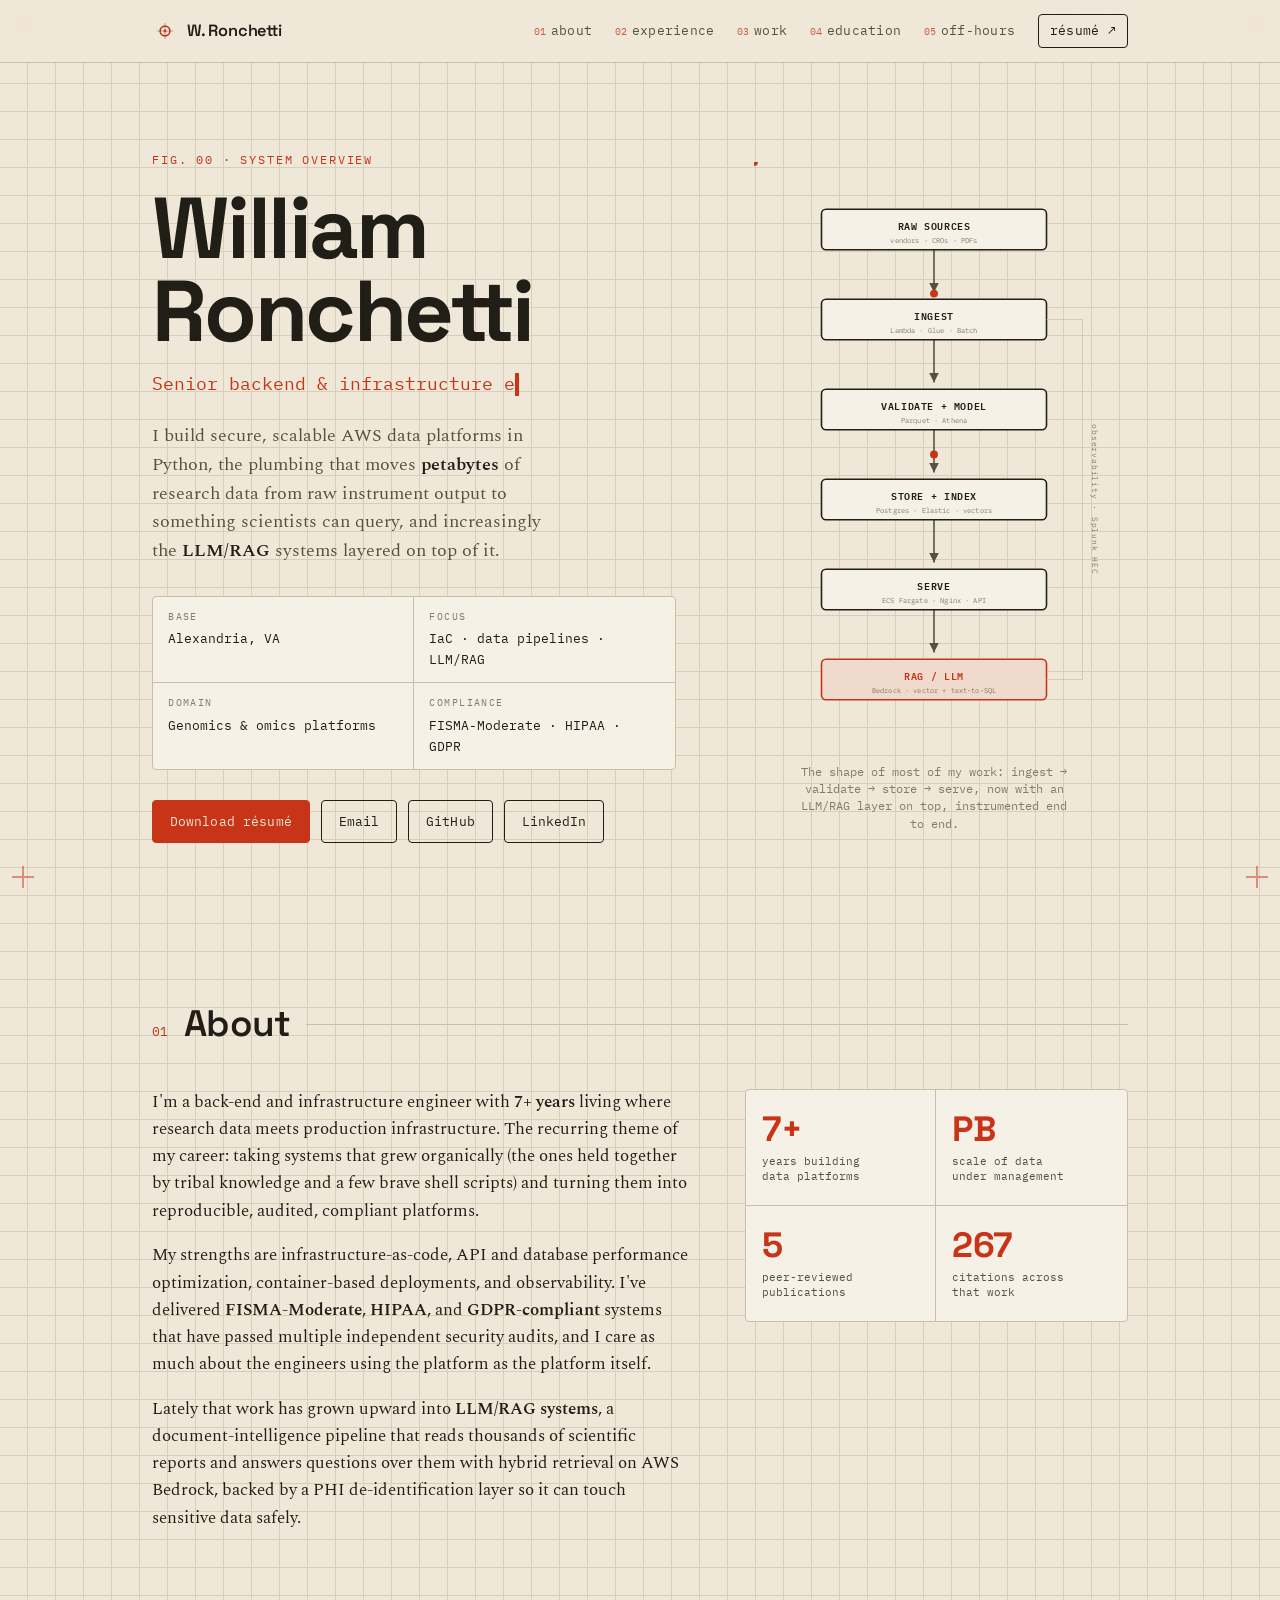
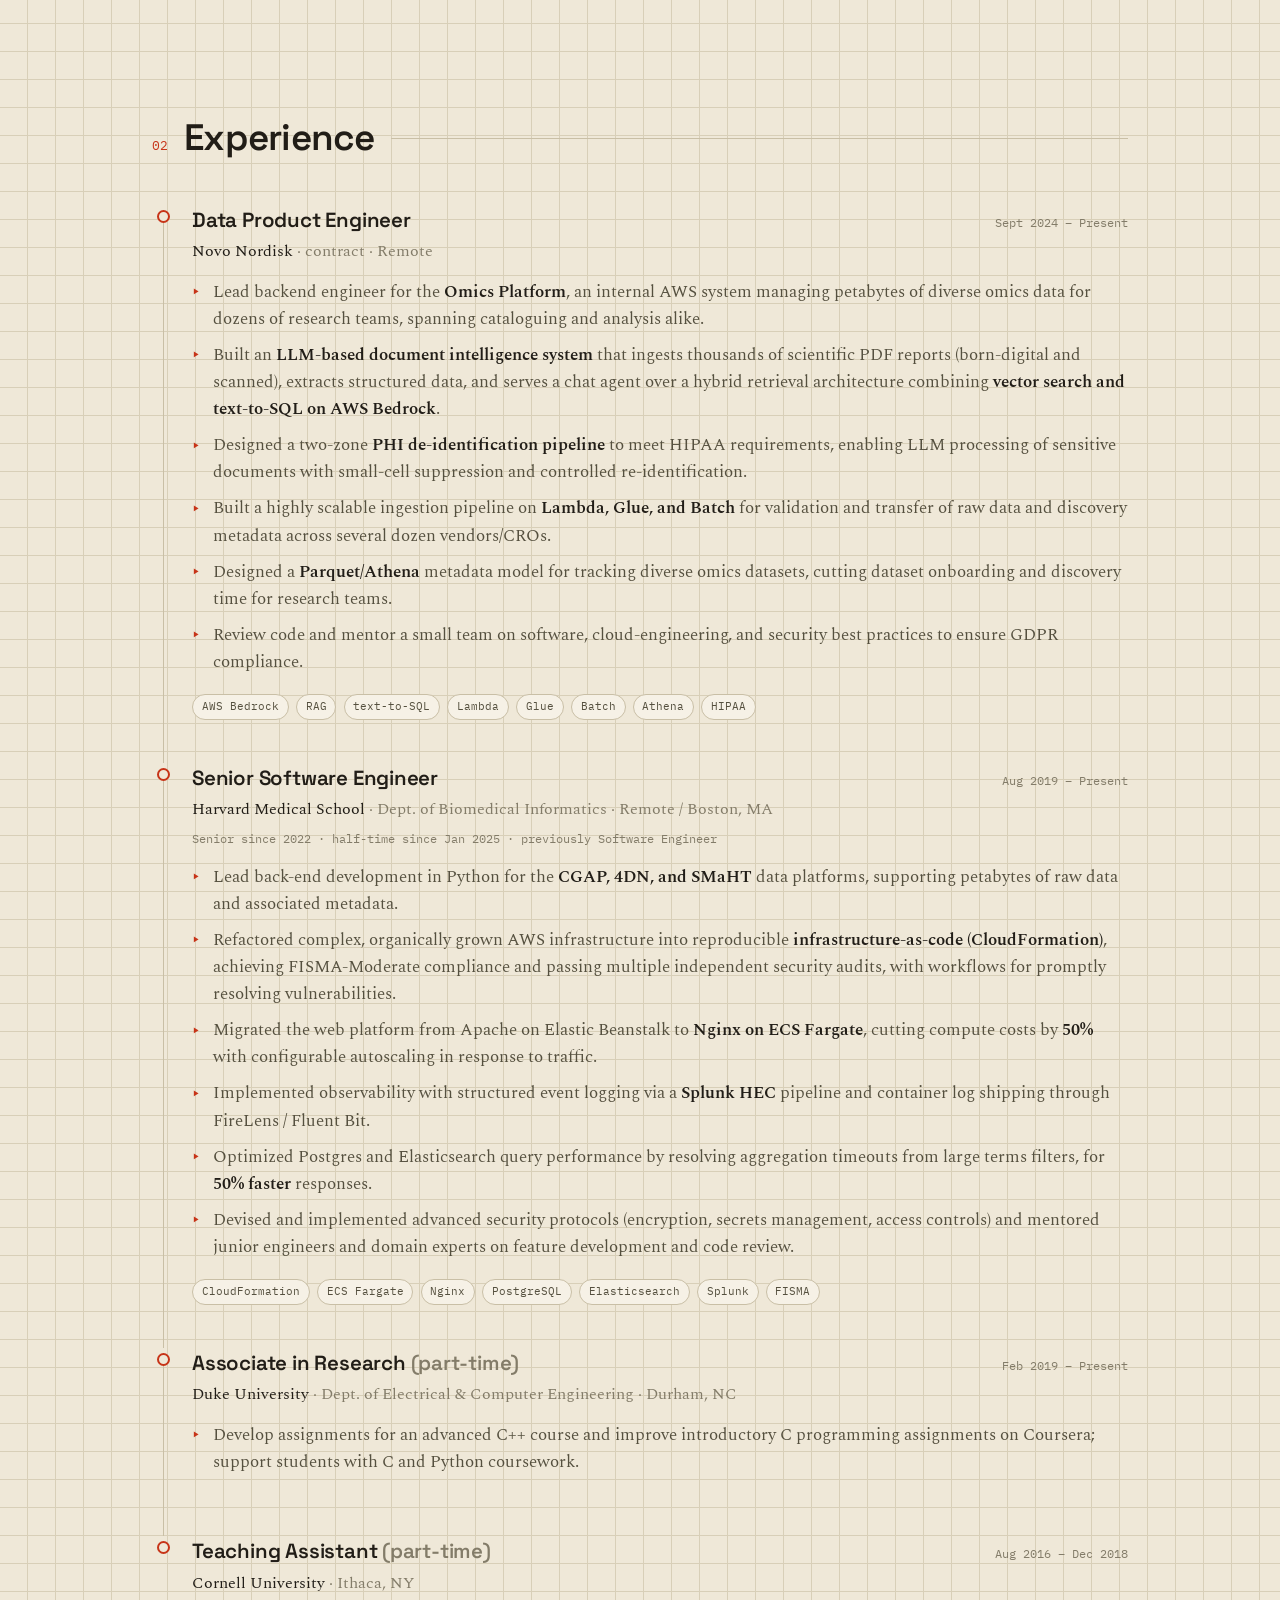
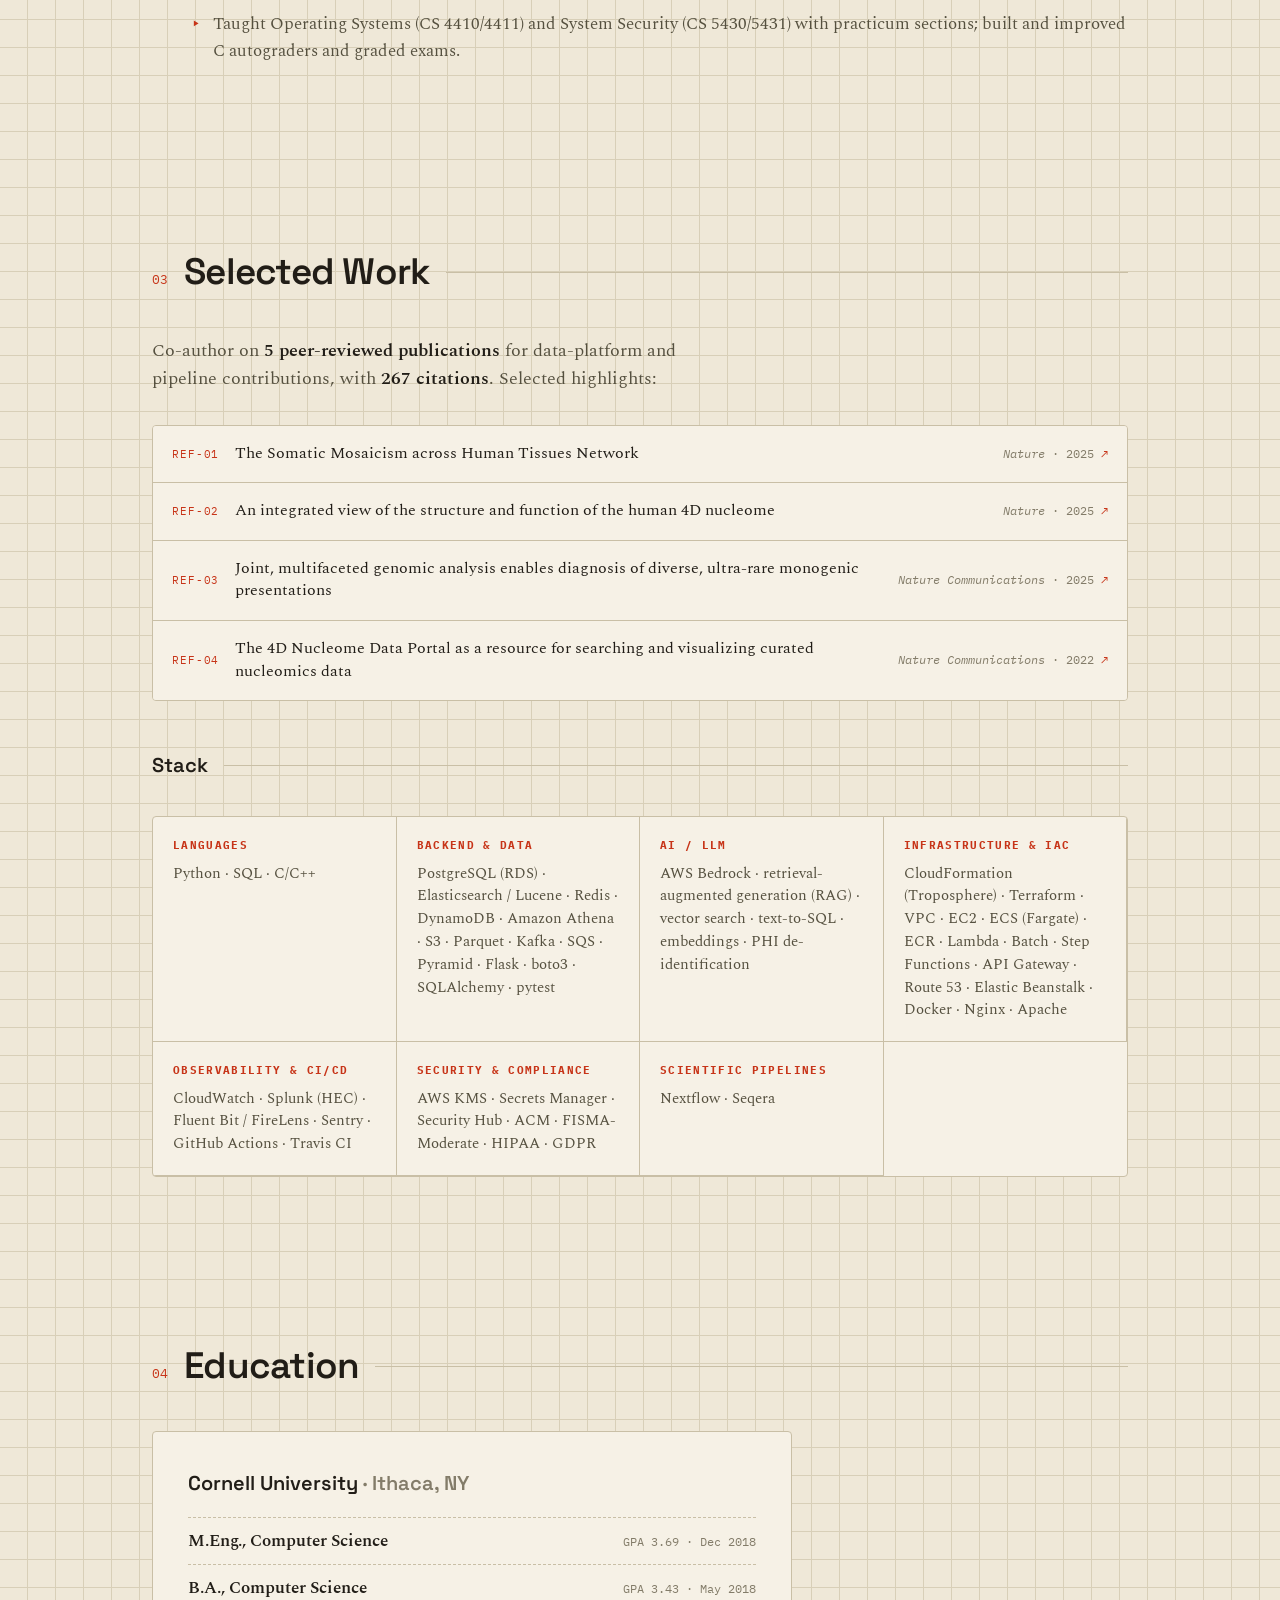
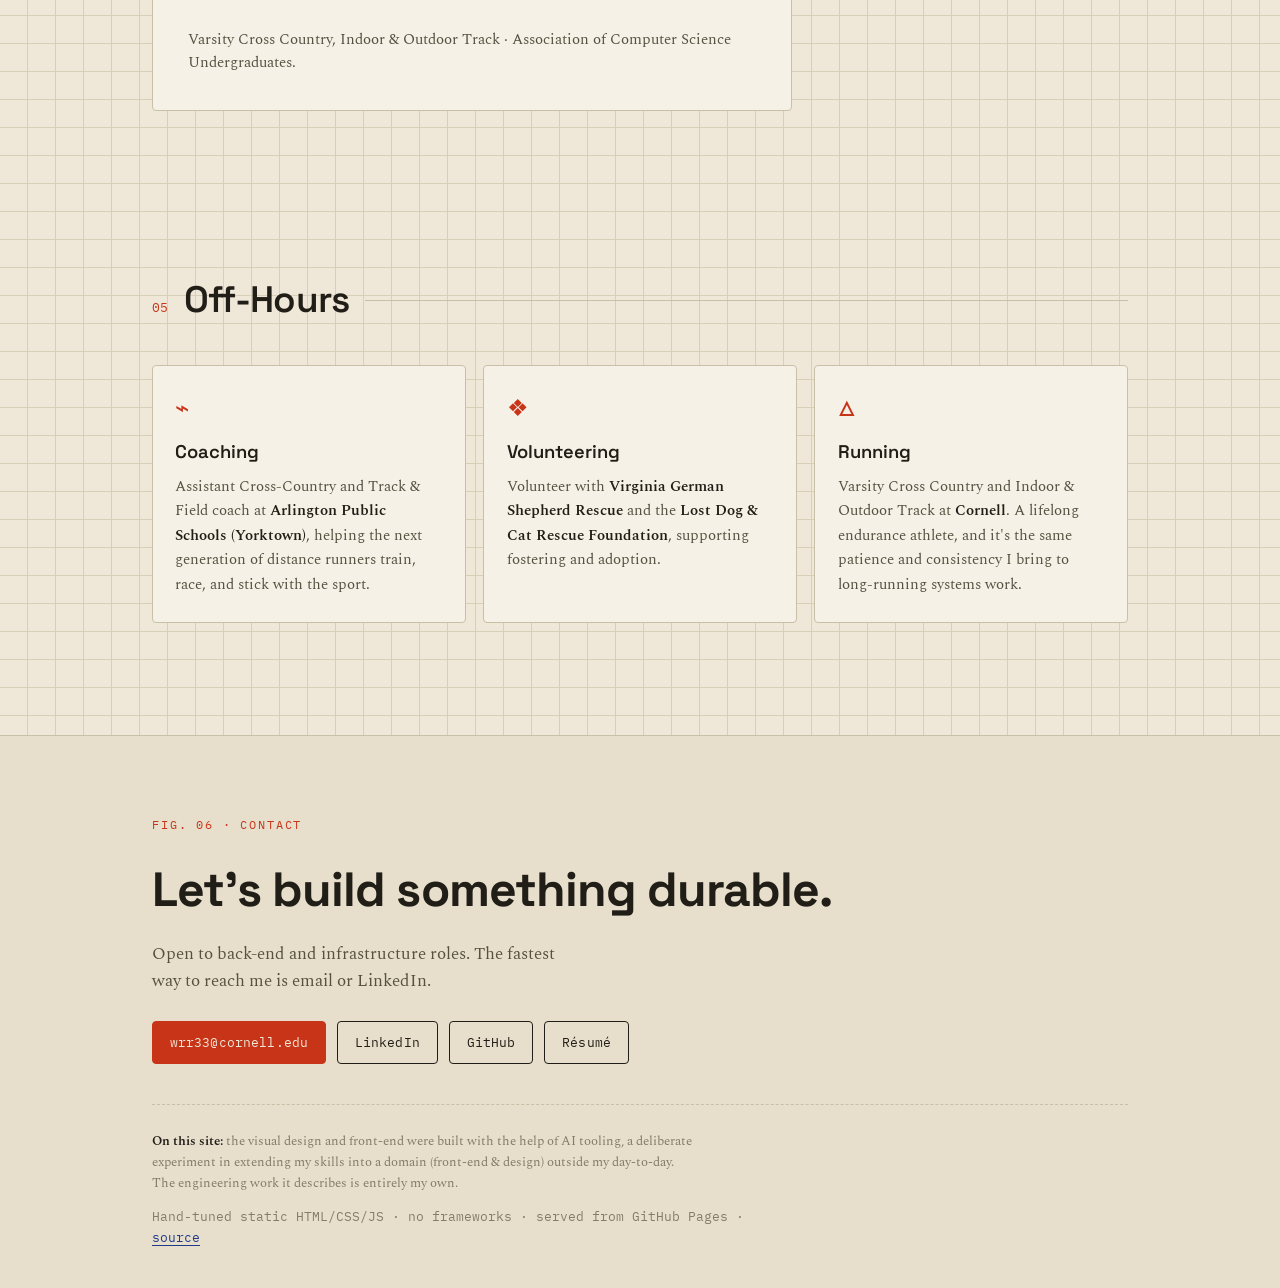
==== commit 4a24db77: "fix wording" ====
--- a/index.html
+++ b/index.html
@@ -4,17 +4,17 @@
   <meta charset="UTF-8" />
   <meta name="viewport" content="width=device-width, initial-scale=1" />
   <meta name="google-site-verification" content="fsqjfqJuJ-EmX72QLYhUGze-leS01aYSm423zP2tuAg" />
-  <meta name="description" content="William Ronchetti — senior back-end and infrastructure engineer building secure, scalable AWS data platforms and LLM/RAG systems in Python at Novo Nordisk and Harvard Medical School." />
+  <meta name="description" content="William Ronchetti, senior back-end and infrastructure engineer building secure, scalable AWS data platforms and LLM/RAG systems in Python at Novo Nordisk and Harvard Medical School." />
   <meta name="color-scheme" content="light" />
   <meta name="theme-color" content="#efe8d8" />
 
   <!-- Open Graph -->
-  <meta property="og:title" content="William Ronchetti — Senior Backend & Infrastructure Engineer" />
+  <meta property="og:title" content="William Ronchetti · Senior Backend & Infrastructure Engineer" />
   <meta property="og:description" content="7+ years building secure, scalable AWS data platforms and LLM/RAG systems in Python. Novo Nordisk · Harvard Medical School." />
   <meta property="og:type" content="website" />
   <meta property="og:url" content="https://willronchetti.github.io" />
 
-  <title>William Ronchetti — Senior Backend & Infrastructure Engineer</title>
+  <title>William Ronchetti · Senior Backend & Infrastructure Engineer</title>
 
   <!-- Inline SVG favicon: schematic node -->
   <link rel="icon" href="data:image/svg+xml,%3Csvg xmlns='http://www.w3.org/2000/svg' viewBox='0 0 32 32'%3E%3Crect width='32' height='32' rx='4' fill='%23efe8d8'/%3E%3Cpath d='M6 16h20M16 6v20' stroke='%23b9ad92' stroke-width='1'/%3E%3Ccircle cx='16' cy='16' r='5.5' fill='none' stroke='%23c73418' stroke-width='2'/%3E%3Ccircle cx='16' cy='16' r='1.6' fill='%23c73418'/%3E%3C/svg%3E" />
@@ -66,11 +66,11 @@
     <section class="hero" aria-labelledby="hero-name">
       <div class="wrap hero__inner">
         <div class="hero__text">
-          <p class="plate">FIG. 00 — SYSTEM OVERVIEW</p>
+          <p class="plate">FIG. 00 · SYSTEM OVERVIEW</p>
           <h1 class="hero__name" id="hero-name">William<br>Ronchetti</h1>
           <p class="hero__role" id="hero-role" aria-live="polite">Senior backend &amp; infrastructure engineer</p>
           <p class="hero__lede">
-            I build secure, scalable AWS data platforms in Python — the plumbing that moves
+            I build secure, scalable AWS data platforms in Python, the plumbing that moves
             <strong>petabytes</strong> of research data from raw instrument output to something scientists can query,
             and increasingly the <strong>LLM/RAG</strong> systems layered on top of it.
           </p>
@@ -155,7 +155,7 @@
             </g>
             <text x="300" y="300" class="ann__t" font-family="var(--mono)" transform="rotate(90 300 300)">observability · Splunk HEC</text>
           </svg>
-          <figcaption id="schematic-cap" class="schematic__cap">The shape of most of my work: ingest &rarr; validate &rarr; store &rarr; serve, now with an LLM/RAG layer on top — instrumented end to end.</figcaption>
+          <figcaption id="schematic-cap" class="schematic__cap">The shape of most of my work: ingest &rarr; validate &rarr; store &rarr; serve, now with an LLM/RAG layer on top, instrumented end to end.</figcaption>
         </figure>
       </div>
     </section>
@@ -173,7 +173,7 @@
           <p>
             I'm a back-end and infrastructure engineer with <strong>7+ years</strong> living where research
             data meets production infrastructure. The recurring theme of my career: taking systems that grew
-            organically — the ones held together by tribal knowledge and a few brave shell scripts — and turning
+            organically (the ones held together by tribal knowledge and a few brave shell scripts) and turning
             them into reproducible, audited, compliant platforms.
           </p>
           <p>
@@ -183,7 +183,7 @@
             as much about the engineers using the platform as the platform itself.
           </p>
           <p>
-            Lately that work has grown upward into <strong>LLM/RAG systems</strong> — a document-intelligence pipeline
+            Lately that work has grown upward into <strong>LLM/RAG systems</strong>, a document-intelligence pipeline
             that reads thousands of scientific reports and answers questions over them with hybrid retrieval on AWS
             Bedrock, backed by a PHI de-identification layer so it can touch sensitive data safely.
           </p>
@@ -227,12 +227,12 @@
                 <h3 class="job__role">Data Product Engineer</h3>
                 <p class="job__org">Novo Nordisk <span class="muted">· contract · Remote</span></p>
               </div>
-              <span class="job__when">Sept 2024 — Present</span>
+              <span class="job__when">Sept 2024 &ndash; Present</span>
             </div>
             <ul class="job__points">
-              <li>Lead backend engineer for the <strong>Omics Platform</strong>, an internal AWS system managing petabytes of diverse omics data for dozens of research teams — cataloguing and analysis alike.</li>
+              <li>Lead backend engineer for the <strong>Omics Platform</strong>, an internal AWS system managing petabytes of diverse omics data for dozens of research teams, spanning cataloguing and analysis alike.</li>
               <li>Built an <strong>LLM-based document intelligence system</strong> that ingests thousands of scientific PDF reports (born-digital and scanned), extracts structured data, and serves a chat agent over a hybrid retrieval architecture combining <strong>vector search and text-to-SQL on AWS Bedrock</strong>.</li>
-              <li>Designed a two-zone <strong>PHI de-identification pipeline</strong> to meet HIPAA requirements — enabling LLM processing of sensitive documents with small-cell suppression and controlled re-identification.</li>
+              <li>Designed a two-zone <strong>PHI de-identification pipeline</strong> to meet HIPAA requirements, enabling LLM processing of sensitive documents with small-cell suppression and controlled re-identification.</li>
               <li>Built a highly scalable ingestion pipeline on <strong>Lambda, Glue, and Batch</strong> for validation and transfer of raw data and discovery metadata across several dozen vendors/CROs.</li>
               <li>Designed a <strong>Parquet/Athena</strong> metadata model for tracking diverse omics datasets, cutting dataset onboarding and discovery time for research teams.</li>
               <li>Review code and mentor a small team on software, cloud-engineering, and security best practices to ensure GDPR compliance.</li>
@@ -249,16 +249,16 @@
                 <h3 class="job__role">Senior Software Engineer</h3>
                 <p class="job__org">Harvard Medical School <span class="muted">· Dept. of Biomedical Informatics · Remote / Boston, MA</span></p>
               </div>
-              <span class="job__when">Aug 2019 — Present</span>
+              <span class="job__when">Aug 2019 &ndash; Present</span>
             </div>
             <p class="job__note">Senior since 2022 · half-time since Jan 2025 · previously Software Engineer</p>
             <ul class="job__points">
               <li>Lead back-end development in Python for the <strong>CGAP, 4DN, and SMaHT</strong> data platforms, supporting petabytes of raw data and associated metadata.</li>
-              <li>Refactored complex, organically grown AWS infrastructure into reproducible <strong>infrastructure-as-code (CloudFormation)</strong>, achieving FISMA-Moderate compliance and passing multiple independent security audits — with workflows for promptly resolving vulnerabilities.</li>
+              <li>Refactored complex, organically grown AWS infrastructure into reproducible <strong>infrastructure-as-code (CloudFormation)</strong>, achieving FISMA-Moderate compliance and passing multiple independent security audits, with workflows for promptly resolving vulnerabilities.</li>
               <li>Migrated the web platform from Apache on Elastic Beanstalk to <strong>Nginx on ECS Fargate</strong>, cutting compute costs by <strong>50%</strong> with configurable autoscaling in response to traffic.</li>
               <li>Implemented observability with structured event logging via a <strong>Splunk HEC</strong> pipeline and container log shipping through FireLens / Fluent Bit.</li>
-              <li>Optimized Postgres and Elasticsearch query performance by resolving aggregation timeouts from large terms filters — <strong>50% faster</strong> responses.</li>
-              <li>Devised and implemented advanced security protocols — encryption, secrets management, access controls — and mentored junior engineers and domain experts on feature development and code review.</li>
+              <li>Optimized Postgres and Elasticsearch query performance by resolving aggregation timeouts from large terms filters, for <strong>50% faster</strong> responses.</li>
+              <li>Devised and implemented advanced security protocols (encryption, secrets management, access controls) and mentored junior engineers and domain experts on feature development and code review.</li>
             </ul>
             <ul class="tags"><li>CloudFormation</li><li>ECS Fargate</li><li>Nginx</li><li>PostgreSQL</li><li>Elasticsearch</li><li>Splunk</li><li>FISMA</li></ul>
           </div>
@@ -272,7 +272,7 @@
                 <h3 class="job__role">Associate in Research <span class="muted">(part-time)</span></h3>
                 <p class="job__org">Duke University <span class="muted">· Dept. of Electrical &amp; Computer Engineering · Durham, NC</span></p>
               </div>
-              <span class="job__when">Feb 2019 — Present</span>
+              <span class="job__when">Feb 2019 &ndash; Present</span>
             </div>
             <ul class="job__points">
               <li>Develop assignments for an advanced C++ course and improve introductory C programming assignments on Coursera; support students with C and Python coursework.</li>
@@ -288,7 +288,7 @@
                 <h3 class="job__role">Teaching Assistant <span class="muted">(part-time)</span></h3>
                 <p class="job__org">Cornell University <span class="muted">· Ithaca, NY</span></p>
               </div>
-              <span class="job__when">Aug 2016 — Dec 2018</span>
+              <span class="job__when">Aug 2016 &ndash; Dec 2018</span>
             </div>
             <ul class="job__points">
               <li>Taught Operating Systems (CS 4410/4411) and System Security (CS 5430/5431) with practicum sections; built and improved C autograders and graded exams.</li>
@@ -411,7 +411,7 @@
         <article class="card">
           <span class="card__icon" aria-hidden="true">⌁</span>
           <h3 class="card__title">Coaching</h3>
-          <p>Assistant Cross-Country and Track &amp; Field coach at <strong>Arlington Public Schools (Yorktown)</strong> — helping the next generation of distance runners train, race, and stick with the sport.</p>
+          <p>Assistant Cross-Country and Track &amp; Field coach at <strong>Arlington Public Schools (Yorktown)</strong>, helping the next generation of distance runners train, race, and stick with the sport.</p>
         </article>
         <article class="card">
           <span class="card__icon" aria-hidden="true">❖</span>
@@ -421,7 +421,7 @@
         <article class="card">
           <span class="card__icon" aria-hidden="true">△</span>
           <h3 class="card__title">Running</h3>
-          <p>Varsity Cross Country and Indoor &amp; Outdoor Track at <strong>Cornell</strong>. A lifelong endurance athlete — the same patience and consistency I bring to long-running systems work.</p>
+          <p>Varsity Cross Country and Indoor &amp; Outdoor Track at <strong>Cornell</strong>. A lifelong endurance athlete, and it's the same patience and consistency I bring to long-running systems work.</p>
         </article>
       </div>
     </section>
@@ -432,7 +432,7 @@
   <footer class="footer" id="contact">
     <div class="wrap footer__inner">
       <div class="footer__cta">
-        <p class="plate">FIG. 06 — CONTACT</p>
+        <p class="plate">FIG. 06 · CONTACT</p>
         <h2 class="footer__title">Let's build something durable.</h2>
         <p class="footer__text">Open to back-end and infrastructure roles. The fastest way to reach me is email or LinkedIn.</p>
         <div class="footer__links">
@@ -446,7 +446,7 @@
       <div class="footer__note">
         <p class="muted">
           <strong>On this site:</strong> the visual design and front-end were built with the help of AI
-          tooling — a deliberate experiment in extending my skills into a domain (front-end &amp; design) outside
+          tooling, a deliberate experiment in extending my skills into a domain (front-end &amp; design) outside
           my day-to-day. The engineering work it describes is entirely my own.
         </p>
         <p class="muted footer__colophon">
--- a/css/style.css
+++ b/css/style.css
@@ -1,11 +1,11 @@
 /* ===========================================================
-   William Ronchetti — personal site
+   William Ronchetti: personal site
    "Engineering schematic on drafting paper."
    Hand-tuned, no framework.
    =========================================================== */
 
 :root {
-  /* palette — warm drafting paper + ink + one plotter-pen accent */
+  /* palette: warm drafting paper + ink + one plotter-pen accent */
   --paper:     #efe8d8;
   --paper-2:   #e7dfcc;
   --card:      #f6f1e6;
